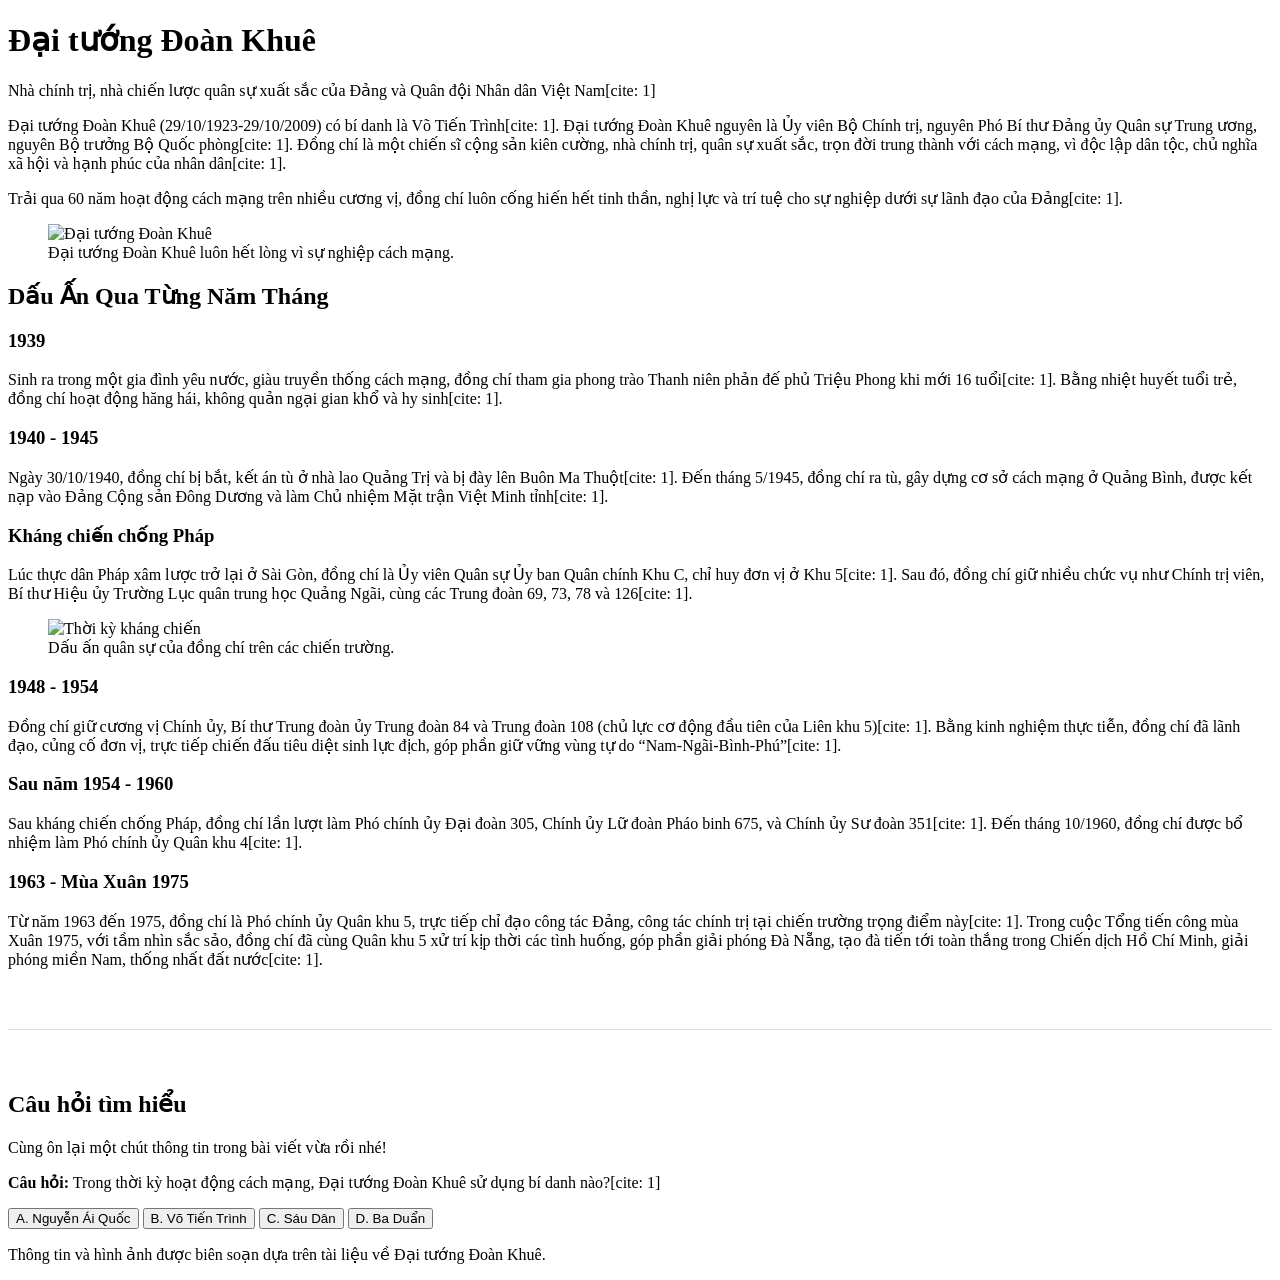
==== index.html @ 0790fe06 "Create index.html" ====
<!DOCTYPE html>
<html lang="vi">
<head>
    <meta charset="UTF-8">
    <meta name="viewport" content="width=device-width, initial-scale=1.0">
    <title>Đại tướng Đoàn Khuê - Một chặng đường mới</title>
    <!-- Nhúng file trang trí CSS -->
    <link rel="stylesheet" href="style.css">
    <!-- Phông chữ báo chí -->
    <link href="https://fonts.googleapis.com/css2?family=Lora:ital,wght@0,400;0,700;1,400&family=Playfair+Display:wght@600;800&display=swap" rel="stylesheet">
</head>
<body>

    <!-- Phần ảnh bìa lớn trên cùng -->
    <header class="anh-bia">
        <div class="loi-tu-a">
            <h1>Đại tướng Đoàn Khuê</h1>
            <p>Nhà chính trị, nhà chiến lược quân sự xuất sắc của Đảng và Quân đội Nhân dân Việt Nam[cite: 1]</p>
        </div>
    </header>

    <!-- Phần nội dung chính -->
    <main class="noi-dung-bai-viet">
        
        <div class="doan-mo-dau">
            <p><span class="chu-to">Ð</span>ại tướng Ðoàn Khuê (29/10/1923-29/10/2009) có bí danh là Võ Tiến Trình[cite: 1]. Ðại tướng Ðoàn Khuê nguyên là Ủy viên Bộ Chính trị, nguyên Phó Bí thư Ðảng ủy Quân sự Trung ương, nguyên Bộ trưởng Bộ Quốc phòng[cite: 1]. Đồng chí là một chiến sĩ cộng sản kiên cường, nhà chính trị, quân sự xuất sắc, trọn đời trung thành với cách mạng, vì độc lập dân tộc, chủ nghĩa xã hội và hạnh phúc của nhân dân[cite: 1].</p>
            
            <p>Trải qua 60 năm hoạt động cách mạng trên nhiều cương vị, đồng chí luôn cống hiến hết tinh thần, nghị lực và trí tuệ cho sự nghiệp dưới sự lãnh đạo của Ðảng[cite: 1].</p>
        </div>

        <!-- Ảnh minh họa 1 -->
        <figure class="anh-minh-hoa">
            <img src="https://placehold.co/1000x600/e9ecef/495057?text=Anh+1+-+Dien+link+anh+tu+trang+Nhan+Dan" alt="Đại tướng Đoàn Khuê">
            <figcaption>Đại tướng Đoàn Khuê luôn hết lòng vì sự nghiệp cách mạng.</figcaption>
        </figure>

        <h2 class="tieu-de-nho">Dấu Ấn Qua Từng Năm Tháng</h2>
        
        <!-- Trục thời gian kể chuyện -->
        <div class="truc-thoi-gian">
            
            <div class="cot-moc">
                <h3 class="nam">1939</h3>
                <div class="cau-chuyen">
                    <p>Sinh ra trong một gia đình yêu nước, giàu truyền thống cách mạng, đồng chí tham gia phong trào Thanh niên phản đế phủ Triệu Phong khi mới 16 tuổi[cite: 1]. Bằng nhiệt huyết tuổi trẻ, đồng chí hoạt động hăng hái, không quản ngại gian khổ và hy sinh[cite: 1].</p>
                </div>
            </div>

            <div class="cot-moc">
                <h3 class="nam">1940 - 1945</h3>
                <div class="cau-chuyen">
                    <p>Ngày 30/10/1940, đồng chí bị bắt, kết án tù ở nhà lao Quảng Trị và bị đày lên Buôn Ma Thuột[cite: 1]. Đến tháng 5/1945, đồng chí ra tù, gây dựng cơ sở cách mạng ở Quảng Bình, được kết nạp vào Ðảng Cộng sản Ðông Dương và làm Chủ nhiệm Mặt trận Việt Minh tỉnh[cite: 1].</p>
                </div>
            </div>

            <div class="cot-moc">
                <h3 class="nam">Kháng chiến chống Pháp</h3>
                <div class="cau-chuyen">
                    <p>Lúc thực dân Pháp xâm lược trở lại ở Sài Gòn, đồng chí là Ủy viên Quân sự Ủy ban Quân chính Khu C, chỉ huy đơn vị ở Khu 5[cite: 1]. Sau đó, đồng chí giữ nhiều chức vụ như Chính trị viên, Bí thư Hiệu ủy Trường Lục quân trung học Quảng Ngãi, cùng các Trung đoàn 69, 73, 78 và 126[cite: 1].</p>
                </div>
            </div>

            <!-- Ảnh minh họa 2 -->
            <figure class="anh-minh-hoa">
                <img src="https://placehold.co/1000x600/e9ecef/495057?text=Anh+2+-+Dien+link+anh+tu+trang+Nhan+Dan" alt="Thời kỳ kháng chiến">
                <figcaption>Dấu ấn quân sự của đồng chí trên các chiến trường.</figcaption>
            </figure>

            <div class="cot-moc">
                <h3 class="nam">1948 - 1954</h3>
                <div class="cau-chuyen">
                    <p>Đồng chí giữ cương vị Chính ủy, Bí thư Trung đoàn ủy Trung đoàn 84 và Trung đoàn 108 (chủ lực cơ động đầu tiên của Liên khu 5)[cite: 1]. Bằng kinh nghiệm thực tiễn, đồng chí đã lãnh đạo, củng cố đơn vị, trực tiếp chiến đấu tiêu diệt sinh lực địch, góp phần giữ vững vùng tự do “Nam-Ngãi-Bình-Phú”[cite: 1].</p>
                </div>
            </div>

            <div class="cot-moc">
                <h3 class="nam">Sau năm 1954 - 1960</h3>
                <div class="cau-chuyen">
                    <p>Sau kháng chiến chống Pháp, đồng chí lần lượt làm Phó chính ủy Đại đoàn 305, Chính ủy Lữ đoàn Pháo binh 675, và Chính ủy Sư đoàn 351[cite: 1]. Đến tháng 10/1960, đồng chí được bổ nhiệm làm Phó chính ủy Quân khu 4[cite: 1].</p>
                </div>
            </div>

            <div class="cot-moc">
                <h3 class="nam">1963 - Mùa Xuân 1975</h3>
                <div class="cau-chuyen">
                    <p>Từ năm 1963 đến 1975, đồng chí là Phó chính ủy Quân khu 5, trực tiếp chỉ đạo công tác Đảng, công tác chính trị tại chiến trường trọng điểm này[cite: 1]. Trong cuộc Tổng tiến công mùa Xuân 1975, với tầm nhìn sắc sảo, đồng chí đã cùng Quân khu 5 xử trí kịp thời các tình huống, góp phần giải phóng Đà Nẵng, tạo đà tiến tới toàn thắng trong Chiến dịch Hồ Chí Minh, giải phóng miền Nam, thống nhất đất nước[cite: 1].</p>
                </div>
            </div>

        </div>

        <hr style="border: 0; border-top: 1px solid #ddd; margin: 60px 0;">

        <!-- PHẦN CÂU HỎI NGẮN (MỚI THÊM) -->
        <div class="phan-cau-hoi">
            <h2 class="tieu-de-nho" style="margin-top: 0;">Câu hỏi tìm hiểu</h2>
            <p class="mo-ta-cau-hoi">Cùng ôn lại một chút thông tin trong bài viết vừa rồi nhé!</p>
            
            <div class="hop-cau-hoi">
                <p class="noi-dung-cau-hoi"><strong>Câu hỏi:</strong> Trong thời kỳ hoạt động cách mạng, Đại tướng Đoàn Khuê sử dụng bí danh nào?[cite: 1]</p>
                
                <div class="danh-sach-dap-an">
                    <button class="nut-dap-an" onclick="kiemTra(false, this)">A. Nguyễn Ái Quốc</button>
                    <button class="nut-dap-an" onclick="kiemTra(true, this)">B. Võ Tiến Trình</button>
                    <button class="nut-dap-an" onclick="kiemTra(false, this)">C. Sáu Dân</button>
                    <button class="nut-dap-an" onclick="kiemTra(false, this)">D. Ba Duẩn</button>
                </div>

                <!-- Dòng chữ hiện ra kết quả đúng/sai -->
                <p id="hien-thi-ket-qua" class="ket-qua-an"></p>
            </div>
        </div>

    </main>

    <footer class="chan-trang">
        <p>Thông tin và hình ảnh được biên soạn dựa trên tài liệu về Đại tướng Đoàn Khuê.</p>
    </footer>

    <!-- Đoạn mã nhỏ giúp nút bấm phản hồi đúng/sai -->
    <script>
        function kiemTra(laDapAnDung, nutDuocBam) {
            // Lấy chỗ để hiển thị kết quả
            var hienThi = document.getElementById("hien-thi-ket-qua");
            
            // Xóa màu của tất cả các nút trước đó
            var cacNut = document.getElementsByClassName("nut-dap-an");
            for(var i = 0; i < cacNut.length; i++) {
                cacNut[i].style.backgroundColor = "transparent";
                cacNut[i].style.color = "#333";
            }

            // Kiểm tra xem đúng hay sai để hiện màu và lời nhắn
            if(laDapAnDung) {
                nutDuocBam.style.backgroundColor = "#2e7d32"; // Màu xanh lá cây
                nutDuocBam.style.color = "#fff";
                hienThi.innerHTML = "🎉 Chính xác! Võ Tiến Trình là bí danh của Đại tướng Đoàn Khuê.";
                hienThi.style.color = "#2e7d32";
            } else {
                nutDuocBam.style.backgroundColor = "#c62828"; // Màu đỏ
                nutDuocBam.style.color = "#fff";
                hienThi.innerHTML = "Chưa đúng rồi, bạn thử chọn lại xem sao nhé!";
                hienThi.style.color = "#c62828";
            }
            
            // Hiển thị dòng kết quả ra
            hienThi.style.display = "block";
        }
    </script>
</body>
</html>
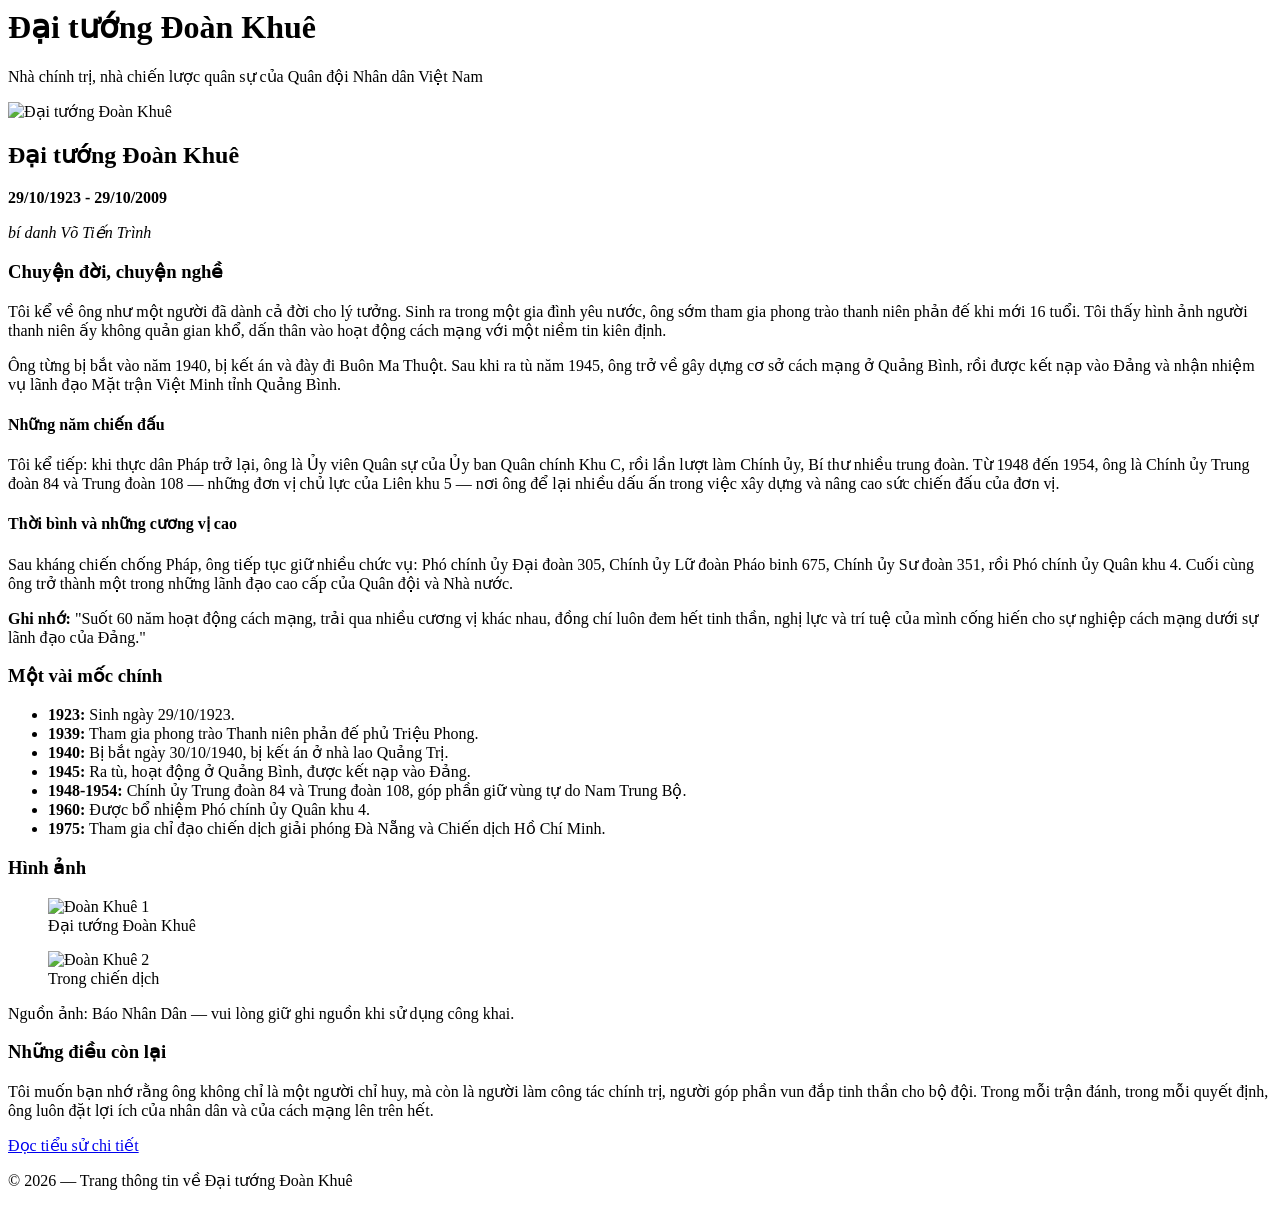
==== commit 245b7c29: "Update index.html" ====
--- a/index.html
+++ b/index.html
@@ -1,151 +1,84 @@
-<!DOCTYPE html>
 <html lang="vi">
 <head>
-    <meta charset="UTF-8">
-    <meta name="viewport" content="width=device-width, initial-scale=1.0">
-    <title>Đại tướng Đoàn Khuê - Một chặng đường mới</title>
-    <!-- Nhúng file trang trí CSS -->
-    <link rel="stylesheet" href="style.css">
-    <!-- Phông chữ báo chí -->
-    <link href="https://fonts.googleapis.com/css2?family=Lora:ital,wght@0,400;0,700;1,400&family=Playfair+Display:wght@600;800&display=swap" rel="stylesheet">
+  <meta charset="utf-8" />
+  <meta name="viewport" content="width=device-width,initial-scale=1" />
+  <title>Đại tướng Đoàn Khuê</title>
+  <link rel="stylesheet" href="assets/css/styles.css">
 </head>
 <body>
+  <header class="site-header">
+    <div class="container">
+      <h1>Đại tướng Đoàn Khuê</h1>
+      <p class="subtitle">Nhà chính trị, nhà chiến lược quân sự của Quân đội Nhân dân Việt Nam</p>
+    </div>
+  </header>
 
-    <!-- Phần ảnh bìa lớn trên cùng -->
-    <header class="anh-bia">
-        <div class="loi-tu-a">
-            <h1>Đại tướng Đoàn Khuê</h1>
-            <p>Nhà chính trị, nhà chiến lược quân sự xuất sắc của Đảng và Quân đội Nhân dân Việt Nam[cite: 1]</p>
-        </div>
-    </header>
+  <main class="container">
+    <section class="hero">
+      <img src="assets/images/doan_khue-hero.jpg" alt="Đại tướng Đoàn Khuê">
+      <div class="hero-text">
+        <h2>Ðại tướng Ðoàn Khuê</h2>
+        <p><strong>29/10/1923 - 29/10/2009</strong></p>
+        <p><em>bí danh Võ Tiến Trình</em></p>
+      </div>
+    </section>
 
-    <!-- Phần nội dung chính -->
-    <main class="noi-dung-bai-viet">
-        
-        <div class="doan-mo-dau">
-            <p><span class="chu-to">Ð</span>ại tướng Ðoàn Khuê (29/10/1923-29/10/2009) có bí danh là Võ Tiến Trình[cite: 1]. Ðại tướng Ðoàn Khuê nguyên là Ủy viên Bộ Chính trị, nguyên Phó Bí thư Ðảng ủy Quân sự Trung ương, nguyên Bộ trưởng Bộ Quốc phòng[cite: 1]. Đồng chí là một chiến sĩ cộng sản kiên cường, nhà chính trị, quân sự xuất sắc, trọn đời trung thành với cách mạng, vì độc lập dân tộc, chủ nghĩa xã hội và hạnh phúc của nhân dân[cite: 1].</p>
-            
-            <p>Trải qua 60 năm hoạt động cách mạng trên nhiều cương vị, đồng chí luôn cống hiến hết tinh thần, nghị lực và trí tuệ cho sự nghiệp dưới sự lãnh đạo của Ðảng[cite: 1].</p>
-        </div>
+    <section id="story">
+      <h3>Chuyện đời, chuyện nghề</h3>
+      <p>Tôi kể về ông như một người đã dành cả đời cho lý tưởng. Sinh ra trong một gia đình yêu nước, ông sớm tham gia phong trào thanh niên phản đế khi mới 16 tuổi. Tôi thấy hình ảnh người thanh niên ấy không quản gian khổ, dấn thân vào hoạt động cách mạng với một niềm tin kiên định.</p>
 
-        <!-- Ảnh minh họa 1 -->
-        <figure class="anh-minh-hoa">
-            <img src="https://placehold.co/1000x600/e9ecef/495057?text=Anh+1+-+Dien+link+anh+tu+trang+Nhan+Dan" alt="Đại tướng Đoàn Khuê">
-            <figcaption>Đại tướng Đoàn Khuê luôn hết lòng vì sự nghiệp cách mạng.</figcaption>
+      <p>Ông từng bị bắt vào năm 1940, bị kết án và đày đi Buôn Ma Thuột. Sau khi ra tù năm 1945, ông trở về gây dựng cơ sở cách mạng ở Quảng Bình, rồi được kết nạp vào Đảng và nhận nhiệm vụ lãnh đạo Mặt trận Việt Minh tỉnh Quảng Bình.</p>
+
+      <h4>Những năm chiến đấu</h4>
+      <p>Tôi kể tiếp: khi thực dân Pháp trở lại, ông là Ủy viên Quân sự của Ủy ban Quân chính Khu C, rồi lần lượt làm Chính ủy, Bí thư nhiều trung đoàn. Từ 1948 đến 1954, ông là Chính ủy Trung đoàn 84 và Trung đoàn 108 — những đơn vị chủ lực của Liên khu 5 — nơi ông để lại nhiều dấu ấn trong việc xây dựng và nâng cao sức chiến đấu của đơn vị.</p>
+
+      <h4>Thời bình và những cương vị cao</h4>
+      <p>Sau kháng chiến chống Pháp, ông tiếp tục giữ nhiều chức vụ: Phó chính ủy Đại đoàn 305, Chính ủy Lữ đoàn Pháo binh 675, Chính ủy Sư đoàn 351, rồi Phó chính ủy Quân khu 4. Cuối cùng ông trở thành một trong những lãnh đạo cao cấp của Quân đội và Nhà nước.</p>
+
+      <p><strong>Ghi nhớ:</strong> "Suốt 60 năm hoạt động cách mạng, trải qua nhiều cương vị khác nhau, đồng chí luôn đem hết tinh thần, nghị lực và trí tuệ của mình cống hiến cho sự nghiệp cách mạng dưới sự lãnh đạo của Ðảng."</p>
+    </section>
+
+    <section id="timeline">
+      <h3>Một vài mốc chính</h3>
+      <ul class="timeline">
+        <li><strong>1923:</strong> Sinh ngày 29/10/1923.</li>
+        <li><strong>1939:</strong> Tham gia phong trào Thanh niên phản đế phủ Triệu Phong.</li>
+        <li><strong>1940:</strong> Bị bắt ngày 30/10/1940, bị kết án ở nhà lao Quảng Trị.</li>
+        <li><strong>1945:</strong> Ra tù, hoạt động ở Quảng Bình, được kết nạp vào Đảng.</li>
+        <li><strong>1948-1954:</strong> Chính ủy Trung đoàn 84 và Trung đoàn 108, góp phần giữ vùng tự do Nam Trung Bộ.</li>
+        <li><strong>1960:</strong> Được bổ nhiệm Phó chính ủy Quân khu 4.</li>
+        <li><strong>1975:</strong> Tham gia chỉ đạo chiến dịch giải phóng Đà Nẵng và Chiến dịch Hồ Chí Minh.</li>
+      </ul>
+    </section>
+
+    <section id="gallery">
+      <h3>Hình ảnh</h3>
+      <div class="grid">
+        <figure>
+          <img src="assets/images/doan_khue-1.jpg" alt="Đoàn Khuê 1">
+          <figcaption>Đại tướng Đoàn Khuê</figcaption>
         </figure>
+        <figure>
+          <img src="assets/images/doan_khue-2.jpg" alt="Đoàn Khuê 2">
+          <figcaption>Trong chiến dịch</figcaption>
+        </figure>
+      </div>
+      <p class="credit">Nguồn ảnh: Báo Nhân Dân — vui lòng giữ ghi nguồn khi sử dụng công khai.</p>
+    </section>
 
-        <h2 class="tieu-de-nho">Dấu Ấn Qua Từng Năm Tháng</h2>
-        
-        <!-- Trục thời gian kể chuyện -->
-        <div class="truc-thoi-gian">
-            
-            <div class="cot-moc">
-                <h3 class="nam">1939</h3>
-                <div class="cau-chuyen">
-                    <p>Sinh ra trong một gia đình yêu nước, giàu truyền thống cách mạng, đồng chí tham gia phong trào Thanh niên phản đế phủ Triệu Phong khi mới 16 tuổi[cite: 1]. Bằng nhiệt huyết tuổi trẻ, đồng chí hoạt động hăng hái, không quản ngại gian khổ và hy sinh[cite: 1].</p>
-                </div>
-            </div>
+    <section id="more">
+      <h3>Những điều còn lại</h3>
+      <p>Tôi muốn bạn nhớ rằng ông không chỉ là một người chỉ huy, mà còn là người làm công tác chính trị, người góp phần vun đắp tinh thần cho bộ đội. Trong mỗi trận đánh, trong mỗi quyết định, ông luôn đặt lợi ích của nhân dân và của cách mạng lên trên hết.</p>
+      <a class="btn" href="about.html">Đọc tiểu sử chi tiết</a>
+    </section>
+  </main>
 
-            <div class="cot-moc">
-                <h3 class="nam">1940 - 1945</h3>
-                <div class="cau-chuyen">
-                    <p>Ngày 30/10/1940, đồng chí bị bắt, kết án tù ở nhà lao Quảng Trị và bị đày lên Buôn Ma Thuột[cite: 1]. Đến tháng 5/1945, đồng chí ra tù, gây dựng cơ sở cách mạng ở Quảng Bình, được kết nạp vào Ðảng Cộng sản Ðông Dương và làm Chủ nhiệm Mặt trận Việt Minh tỉnh[cite: 1].</p>
-                </div>
-            </div>
+  <footer class="site-footer">
+    <div class="container">
+      <p>&copy; 2026 — Trang thông tin về Đại tướng Đoàn Khuê</p>
+    </div>
+  </footer>
 
-            <div class="cot-moc">
-                <h3 class="nam">Kháng chiến chống Pháp</h3>
-                <div class="cau-chuyen">
-                    <p>Lúc thực dân Pháp xâm lược trở lại ở Sài Gòn, đồng chí là Ủy viên Quân sự Ủy ban Quân chính Khu C, chỉ huy đơn vị ở Khu 5[cite: 1]. Sau đó, đồng chí giữ nhiều chức vụ như Chính trị viên, Bí thư Hiệu ủy Trường Lục quân trung học Quảng Ngãi, cùng các Trung đoàn 69, 73, 78 và 126[cite: 1].</p>
-                </div>
-            </div>
-
-            <!-- Ảnh minh họa 2 -->
-            <figure class="anh-minh-hoa">
-                <img src="https://placehold.co/1000x600/e9ecef/495057?text=Anh+2+-+Dien+link+anh+tu+trang+Nhan+Dan" alt="Thời kỳ kháng chiến">
-                <figcaption>Dấu ấn quân sự của đồng chí trên các chiến trường.</figcaption>
-            </figure>
-
-            <div class="cot-moc">
-                <h3 class="nam">1948 - 1954</h3>
-                <div class="cau-chuyen">
-                    <p>Đồng chí giữ cương vị Chính ủy, Bí thư Trung đoàn ủy Trung đoàn 84 và Trung đoàn 108 (chủ lực cơ động đầu tiên của Liên khu 5)[cite: 1]. Bằng kinh nghiệm thực tiễn, đồng chí đã lãnh đạo, củng cố đơn vị, trực tiếp chiến đấu tiêu diệt sinh lực địch, góp phần giữ vững vùng tự do “Nam-Ngãi-Bình-Phú”[cite: 1].</p>
-                </div>
-            </div>
-
-            <div class="cot-moc">
-                <h3 class="nam">Sau năm 1954 - 1960</h3>
-                <div class="cau-chuyen">
-                    <p>Sau kháng chiến chống Pháp, đồng chí lần lượt làm Phó chính ủy Đại đoàn 305, Chính ủy Lữ đoàn Pháo binh 675, và Chính ủy Sư đoàn 351[cite: 1]. Đến tháng 10/1960, đồng chí được bổ nhiệm làm Phó chính ủy Quân khu 4[cite: 1].</p>
-                </div>
-            </div>
-
-            <div class="cot-moc">
-                <h3 class="nam">1963 - Mùa Xuân 1975</h3>
-                <div class="cau-chuyen">
-                    <p>Từ năm 1963 đến 1975, đồng chí là Phó chính ủy Quân khu 5, trực tiếp chỉ đạo công tác Đảng, công tác chính trị tại chiến trường trọng điểm này[cite: 1]. Trong cuộc Tổng tiến công mùa Xuân 1975, với tầm nhìn sắc sảo, đồng chí đã cùng Quân khu 5 xử trí kịp thời các tình huống, góp phần giải phóng Đà Nẵng, tạo đà tiến tới toàn thắng trong Chiến dịch Hồ Chí Minh, giải phóng miền Nam, thống nhất đất nước[cite: 1].</p>
-                </div>
-            </div>
-
-        </div>
-
-        <hr style="border: 0; border-top: 1px solid #ddd; margin: 60px 0;">
-
-        <!-- PHẦN CÂU HỎI NGẮN (MỚI THÊM) -->
-        <div class="phan-cau-hoi">
-            <h2 class="tieu-de-nho" style="margin-top: 0;">Câu hỏi tìm hiểu</h2>
-            <p class="mo-ta-cau-hoi">Cùng ôn lại một chút thông tin trong bài viết vừa rồi nhé!</p>
-            
-            <div class="hop-cau-hoi">
-                <p class="noi-dung-cau-hoi"><strong>Câu hỏi:</strong> Trong thời kỳ hoạt động cách mạng, Đại tướng Đoàn Khuê sử dụng bí danh nào?[cite: 1]</p>
-                
-                <div class="danh-sach-dap-an">
-                    <button class="nut-dap-an" onclick="kiemTra(false, this)">A. Nguyễn Ái Quốc</button>
-                    <button class="nut-dap-an" onclick="kiemTra(true, this)">B. Võ Tiến Trình</button>
-                    <button class="nut-dap-an" onclick="kiemTra(false, this)">C. Sáu Dân</button>
-                    <button class="nut-dap-an" onclick="kiemTra(false, this)">D. Ba Duẩn</button>
-                </div>
-
-                <!-- Dòng chữ hiện ra kết quả đúng/sai -->
-                <p id="hien-thi-ket-qua" class="ket-qua-an"></p>
-            </div>
-        </div>
-
-    </main>
-
-    <footer class="chan-trang">
-        <p>Thông tin và hình ảnh được biên soạn dựa trên tài liệu về Đại tướng Đoàn Khuê.</p>
-    </footer>
-
-    <!-- Đoạn mã nhỏ giúp nút bấm phản hồi đúng/sai -->
-    <script>
-        function kiemTra(laDapAnDung, nutDuocBam) {
-            // Lấy chỗ để hiển thị kết quả
-            var hienThi = document.getElementById("hien-thi-ket-qua");
-            
-            // Xóa màu của tất cả các nút trước đó
-            var cacNut = document.getElementsByClassName("nut-dap-an");
-            for(var i = 0; i < cacNut.length; i++) {
-                cacNut[i].style.backgroundColor = "transparent";
-                cacNut[i].style.color = "#333";
-            }
-
-            // Kiểm tra xem đúng hay sai để hiện màu và lời nhắn
-            if(laDapAnDung) {
-                nutDuocBam.style.backgroundColor = "#2e7d32"; // Màu xanh lá cây
-                nutDuocBam.style.color = "#fff";
-                hienThi.innerHTML = "🎉 Chính xác! Võ Tiến Trình là bí danh của Đại tướng Đoàn Khuê.";
-                hienThi.style.color = "#2e7d32";
-            } else {
-                nutDuocBam.style.backgroundColor = "#c62828"; // Màu đỏ
-                nutDuocBam.style.color = "#fff";
-                hienThi.innerHTML = "Chưa đúng rồi, bạn thử chọn lại xem sao nhé!";
-                hienThi.style.color = "#c62828";
-            }
-            
-            // Hiển thị dòng kết quả ra
-            hienThi.style.display = "block";
-        }
-    </script>
+  <script src="assets/js/script.js"></script>
 </body>
 </html>
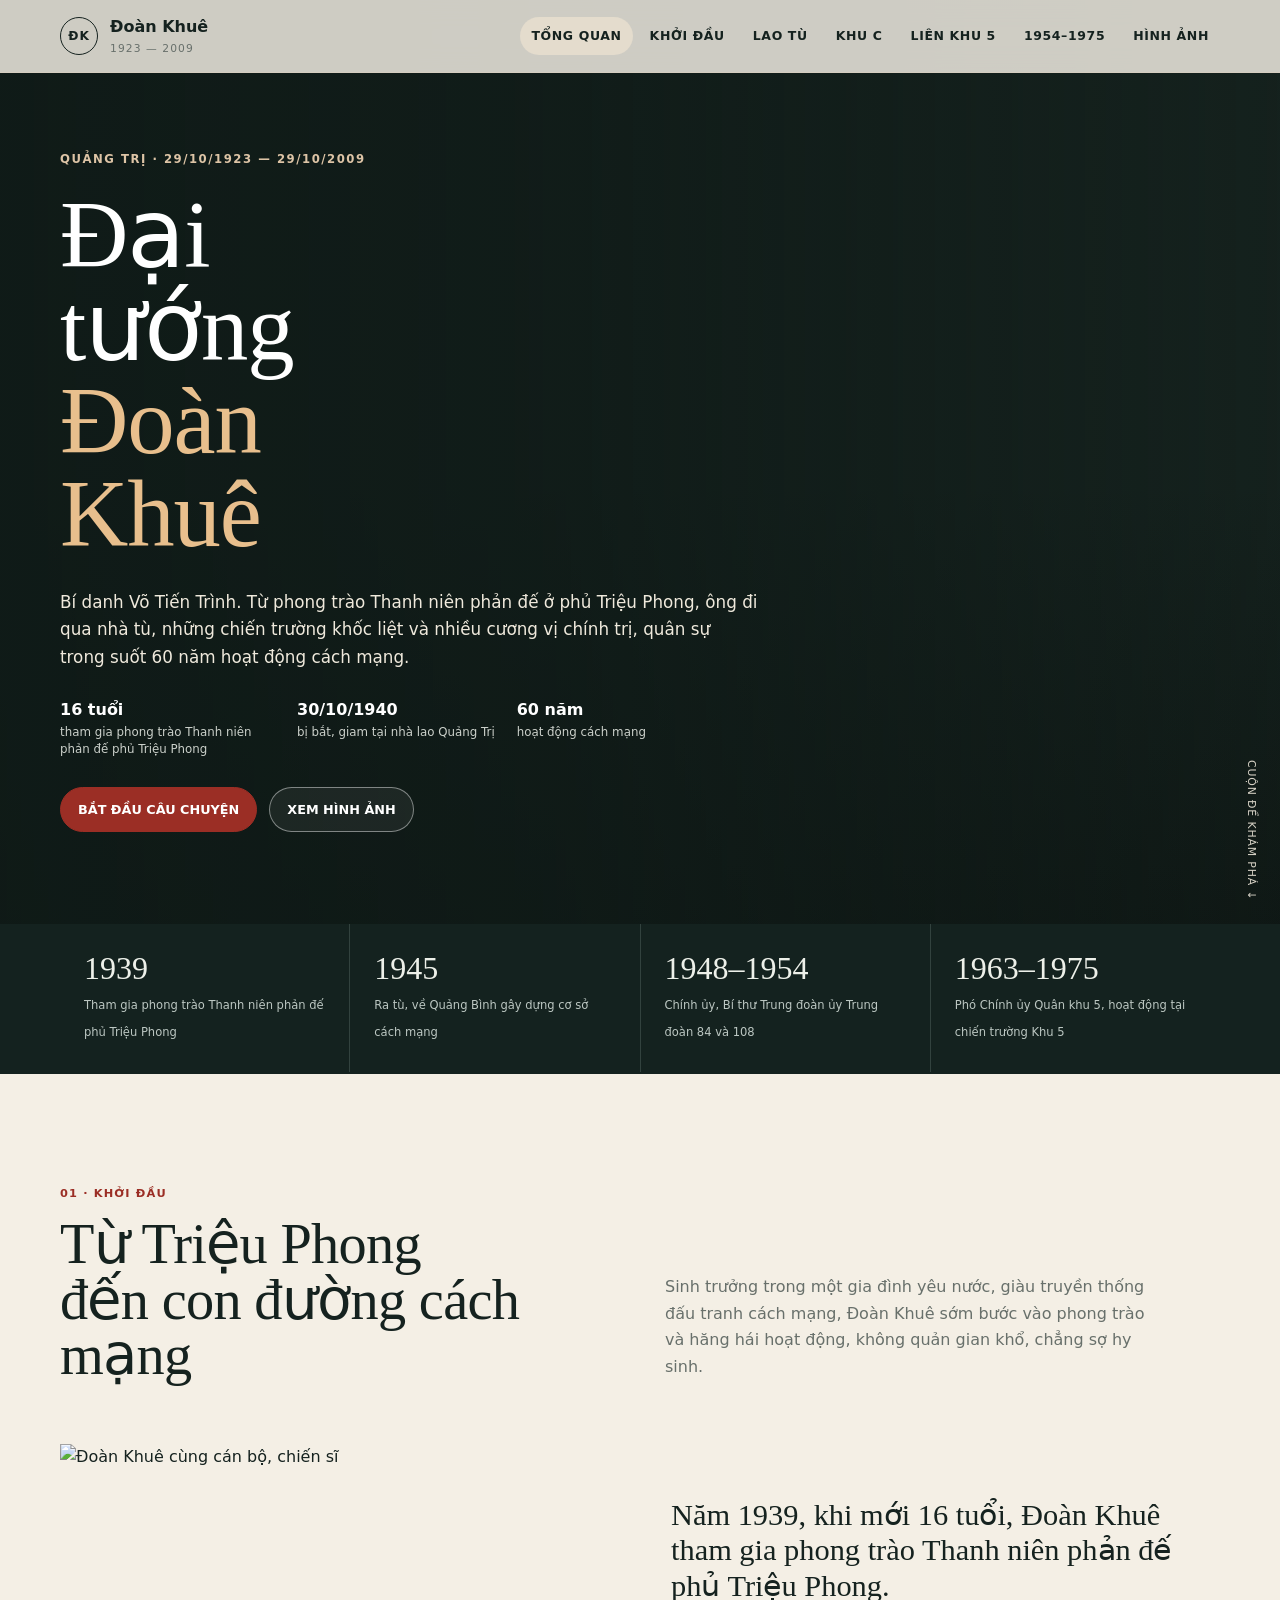
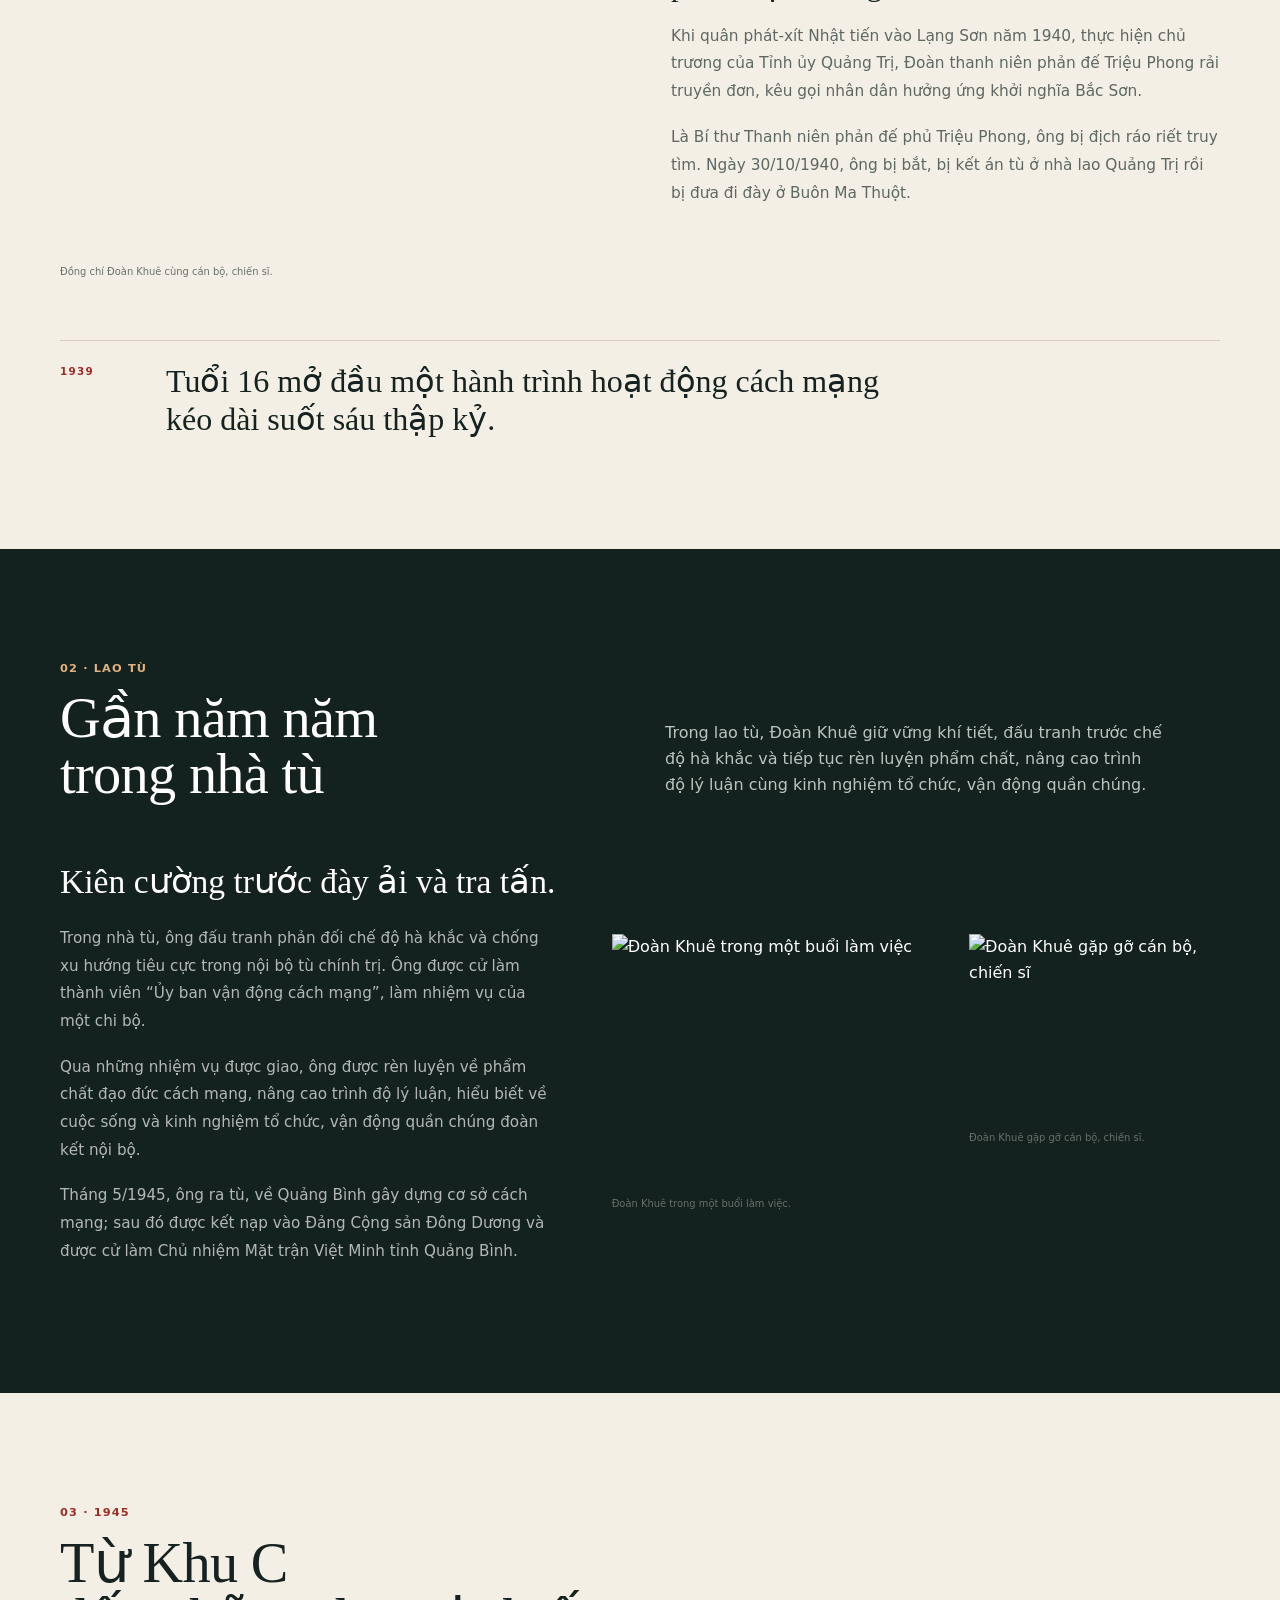
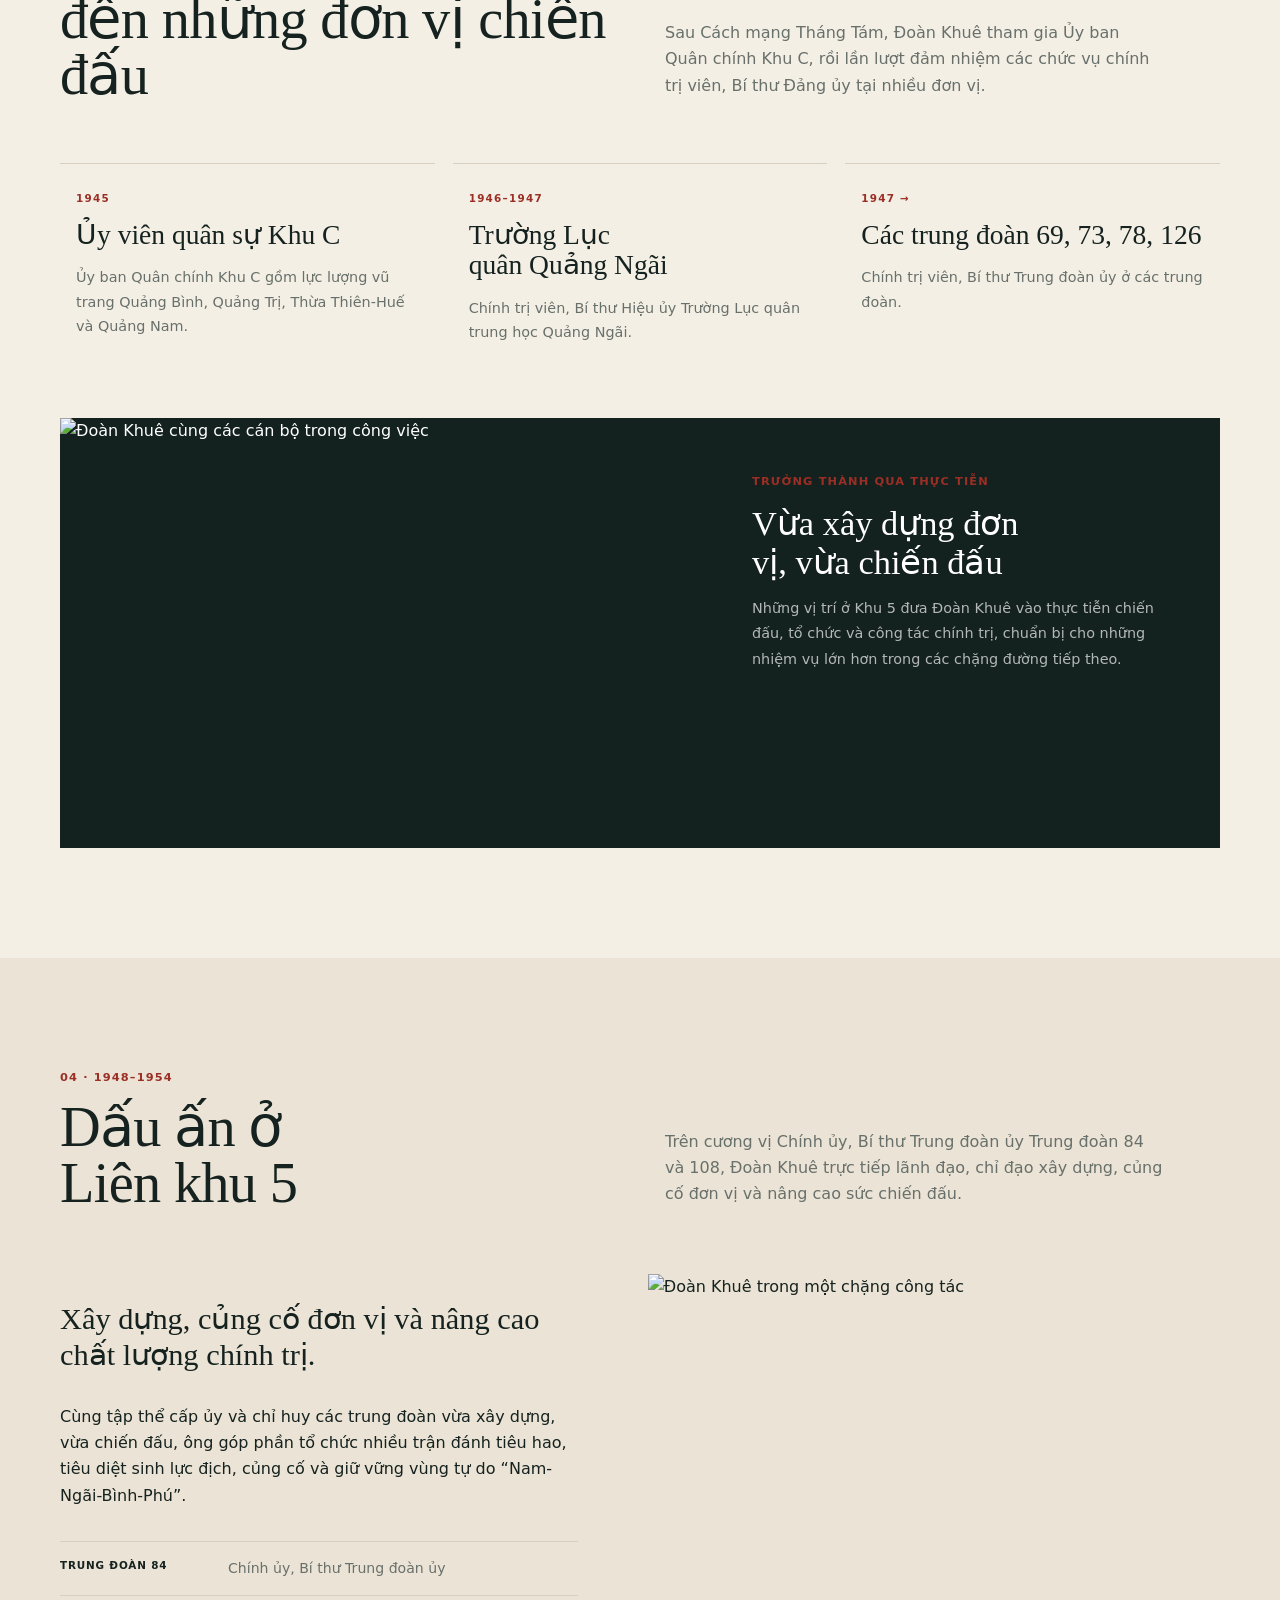
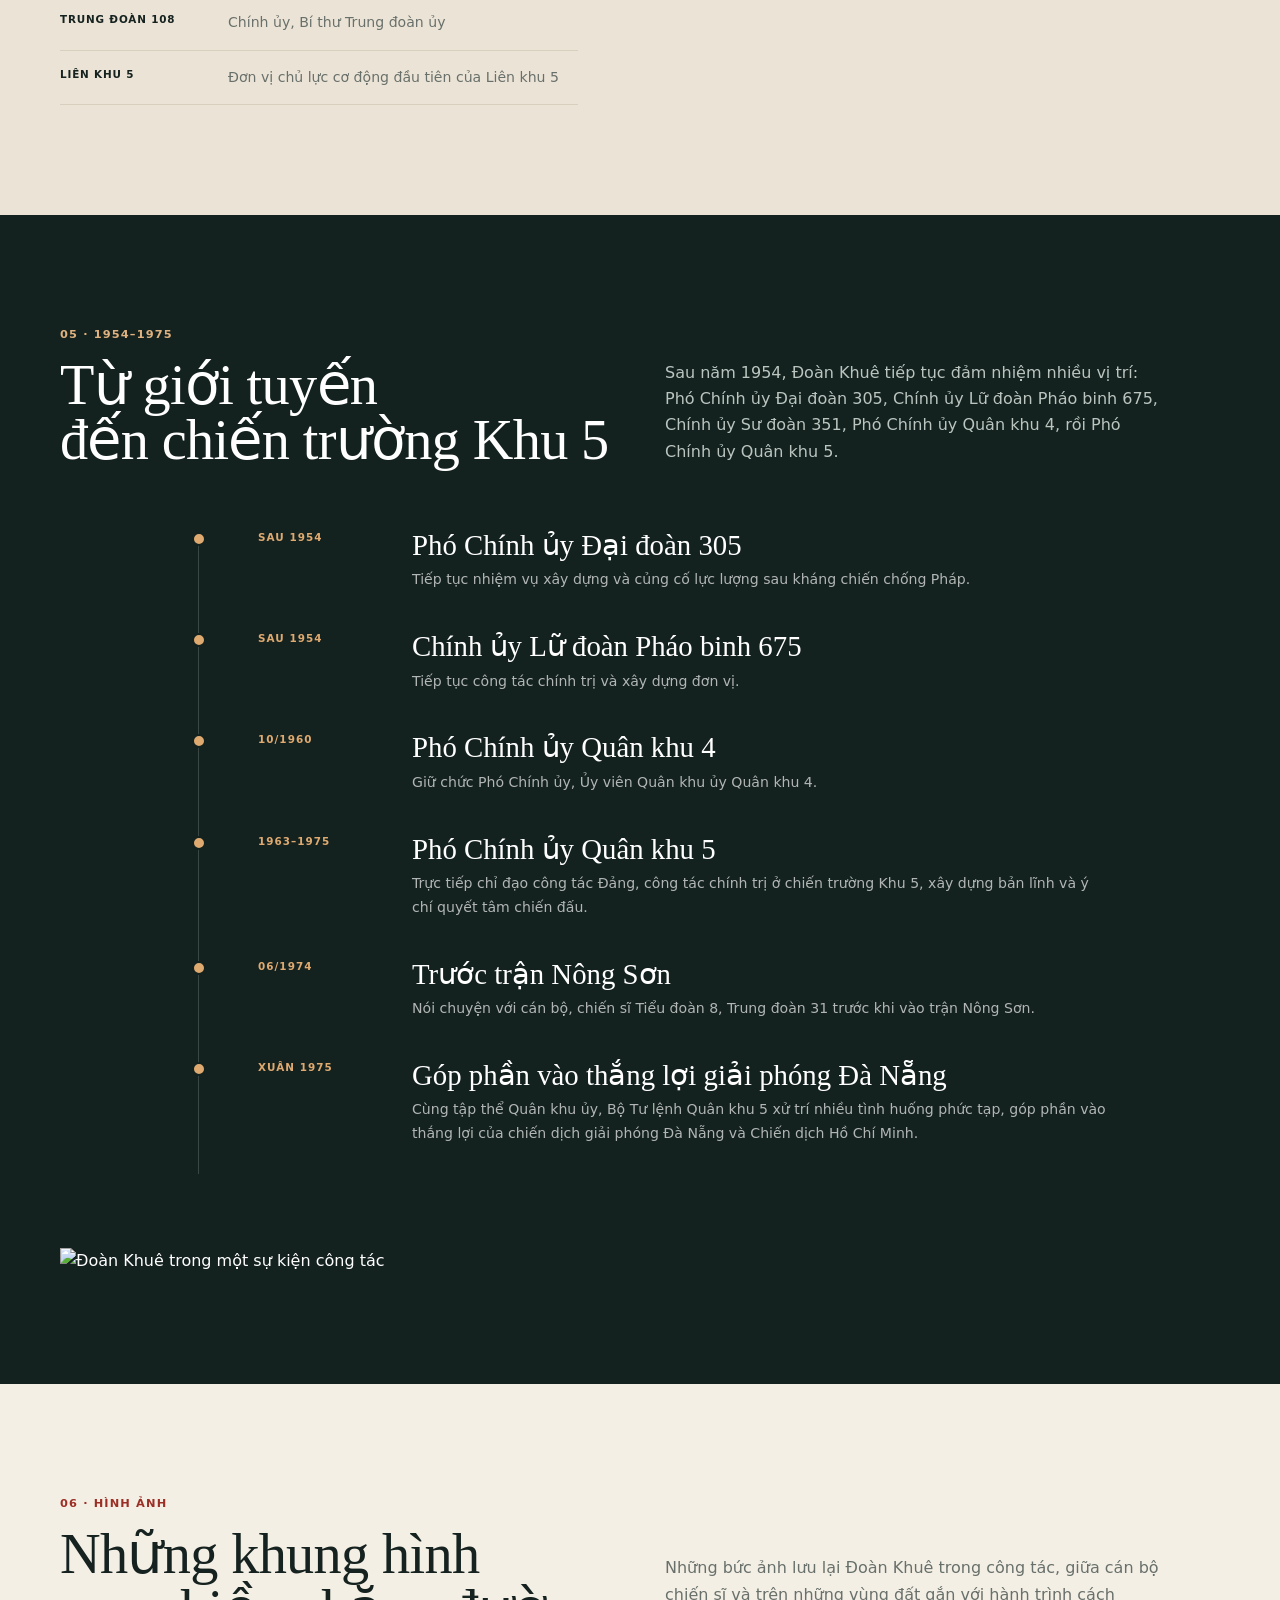
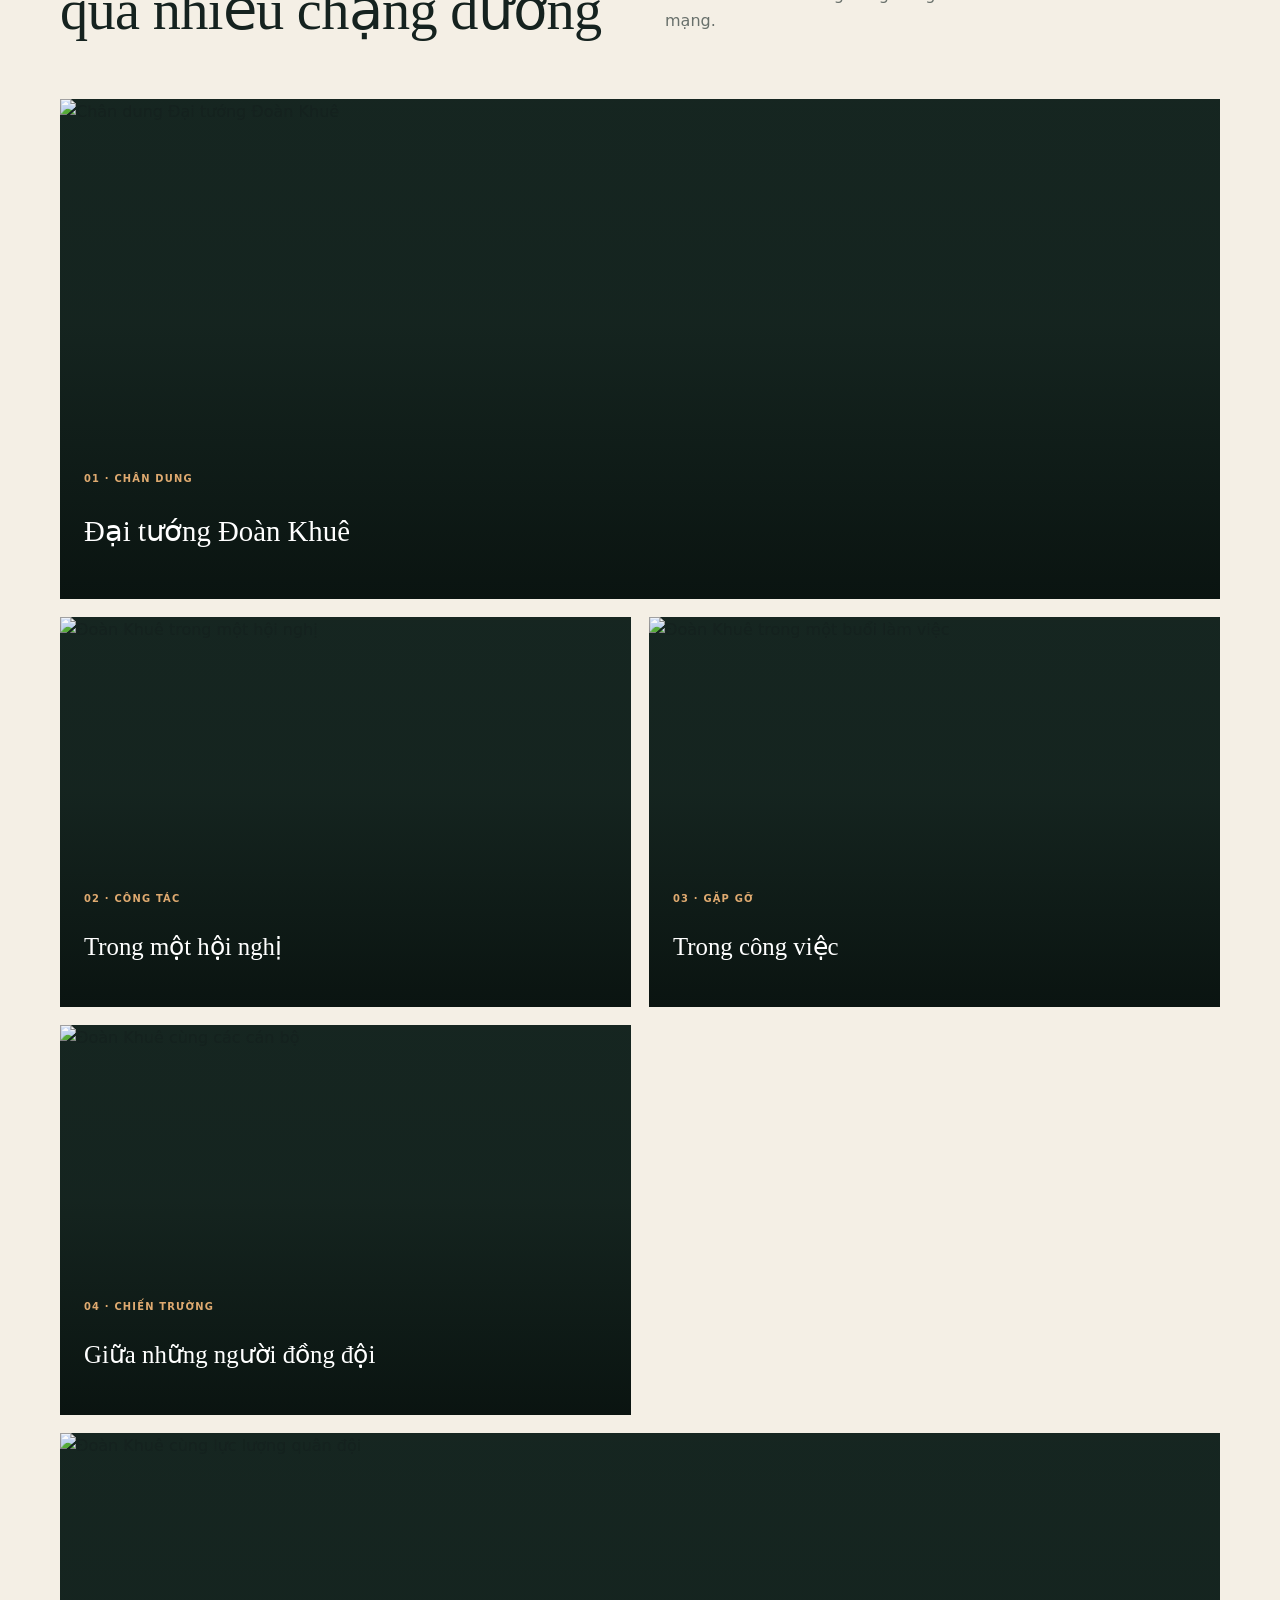
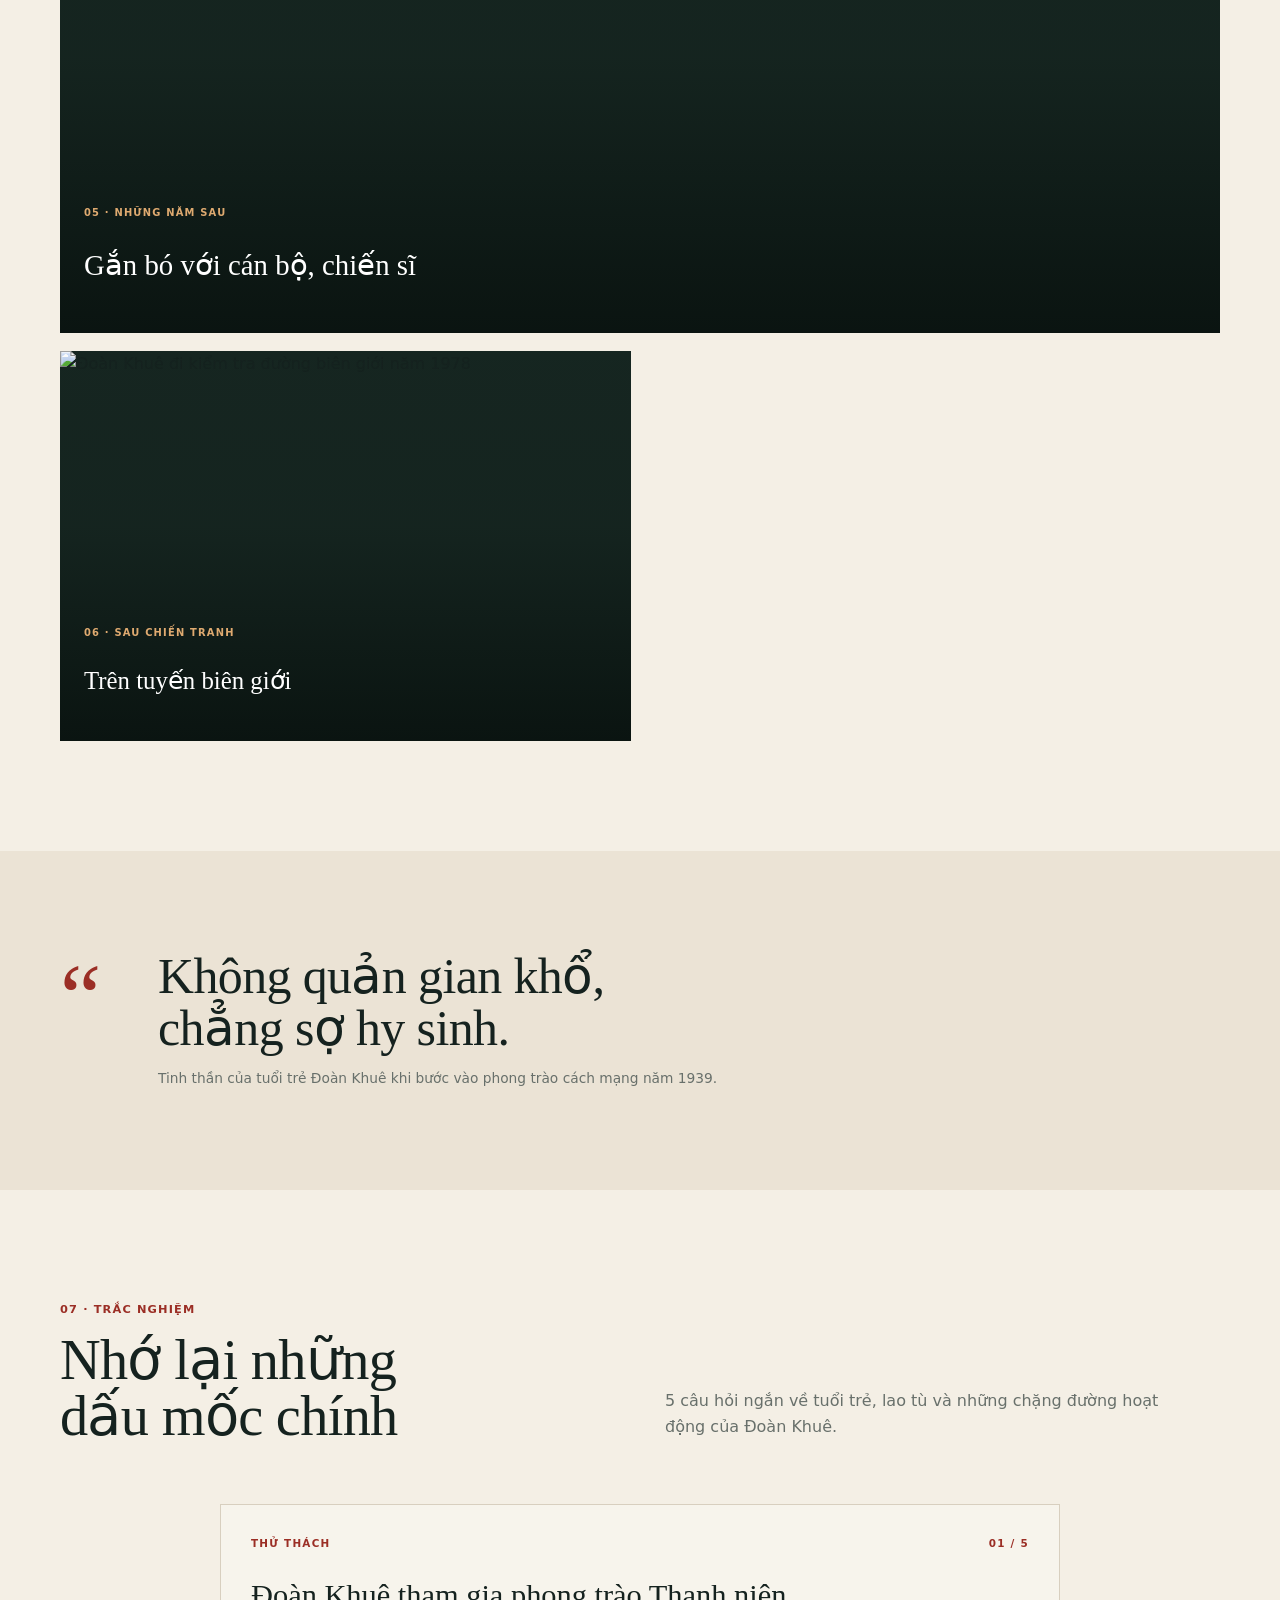
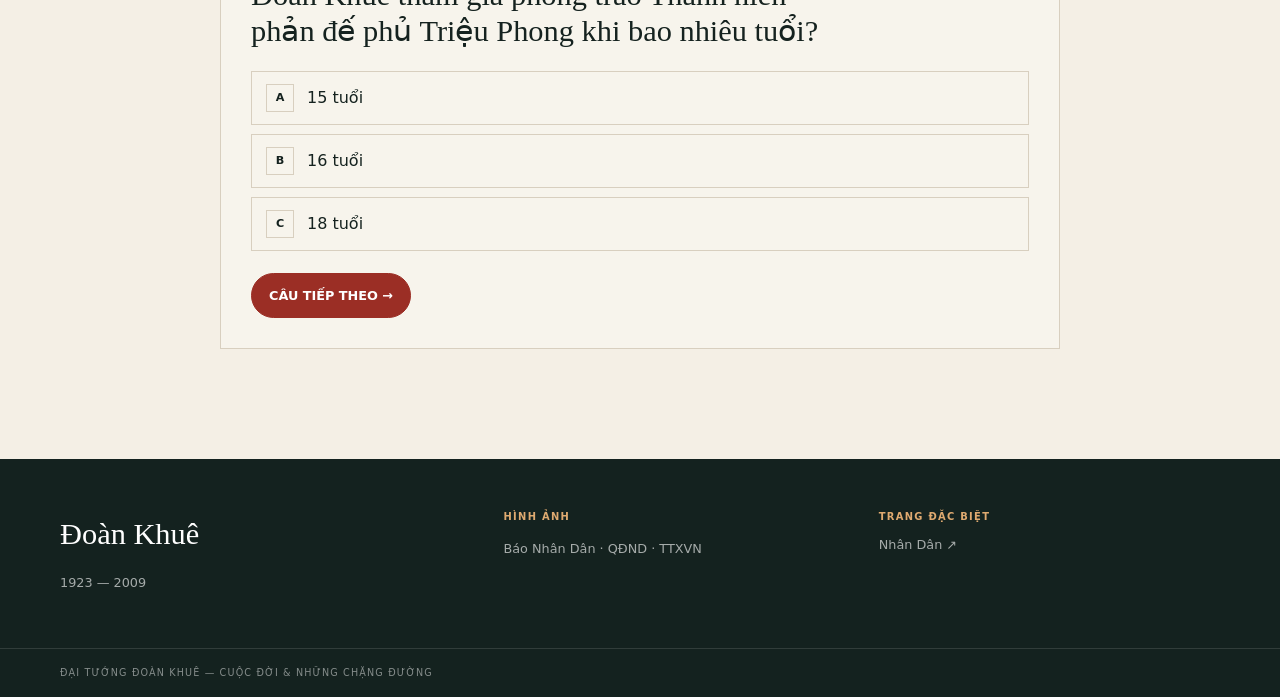
==== commit d49875fd: "Add files via upload" ====
--- a/index.html
+++ b/index.html
@@ -1,84 +1,302 @@
+<!doctype html>
 <html lang="vi">
 <head>
-  <meta charset="utf-8" />
-  <meta name="viewport" content="width=device-width,initial-scale=1" />
-  <title>Đại tướng Đoàn Khuê</title>
-  <link rel="stylesheet" href="assets/css/styles.css">
+  <meta charset="utf-8">
+  <meta name="viewport" content="width=device-width, initial-scale=1">
+  <meta name="description" content="Đại tướng Đoàn Khuê — cuộc đời, quá trình hoạt động cách mạng và những chặng đường quân sự từ Triệu Phong đến chiến trường Khu 5.">
+  <meta name="theme-color" content="#14221f">
+  <title>Đại tướng Đoàn Khuê — Cuộc đời &amp; những chặng đường</title>
+  <link rel="preload" href="https://special.nhandan.vn/Dai-tuong-Doan-Khue-nha-chinh-tri-quan-su-xuat-sac/assets/kDkP6POh8e/doan-khue-1-870x1170.jpg" as="image">
+  <link rel="stylesheet" href="./style.css">
 </head>
 <body>
-  <header class="site-header">
-    <div class="container">
-      <h1>Đại tướng Đoàn Khuê</h1>
-      <p class="subtitle">Nhà chính trị, nhà chiến lược quân sự của Quân đội Nhân dân Việt Nam</p>
-    </div>
-  </header>
-
-  <main class="container">
-    <section class="hero">
-      <img src="assets/images/doan_khue-hero.jpg" alt="Đại tướng Đoàn Khuê">
-      <div class="hero-text">
-        <h2>Ðại tướng Ðoàn Khuê</h2>
-        <p><strong>29/10/1923 - 29/10/2009</strong></p>
-        <p><em>bí danh Võ Tiến Trình</em></p>
-      </div>
-    </section>
-
-    <section id="story">
-      <h3>Chuyện đời, chuyện nghề</h3>
-      <p>Tôi kể về ông như một người đã dành cả đời cho lý tưởng. Sinh ra trong một gia đình yêu nước, ông sớm tham gia phong trào thanh niên phản đế khi mới 16 tuổi. Tôi thấy hình ảnh người thanh niên ấy không quản gian khổ, dấn thân vào hoạt động cách mạng với một niềm tin kiên định.</p>
-
-      <p>Ông từng bị bắt vào năm 1940, bị kết án và đày đi Buôn Ma Thuột. Sau khi ra tù năm 1945, ông trở về gây dựng cơ sở cách mạng ở Quảng Bình, rồi được kết nạp vào Đảng và nhận nhiệm vụ lãnh đạo Mặt trận Việt Minh tỉnh Quảng Bình.</p>
-
-      <h4>Những năm chiến đấu</h4>
-      <p>Tôi kể tiếp: khi thực dân Pháp trở lại, ông là Ủy viên Quân sự của Ủy ban Quân chính Khu C, rồi lần lượt làm Chính ủy, Bí thư nhiều trung đoàn. Từ 1948 đến 1954, ông là Chính ủy Trung đoàn 84 và Trung đoàn 108 — những đơn vị chủ lực của Liên khu 5 — nơi ông để lại nhiều dấu ấn trong việc xây dựng và nâng cao sức chiến đấu của đơn vị.</p>
-
-      <h4>Thời bình và những cương vị cao</h4>
-      <p>Sau kháng chiến chống Pháp, ông tiếp tục giữ nhiều chức vụ: Phó chính ủy Đại đoàn 305, Chính ủy Lữ đoàn Pháo binh 675, Chính ủy Sư đoàn 351, rồi Phó chính ủy Quân khu 4. Cuối cùng ông trở thành một trong những lãnh đạo cao cấp của Quân đội và Nhà nước.</p>
-
-      <p><strong>Ghi nhớ:</strong> "Suốt 60 năm hoạt động cách mạng, trải qua nhiều cương vị khác nhau, đồng chí luôn đem hết tinh thần, nghị lực và trí tuệ của mình cống hiến cho sự nghiệp cách mạng dưới sự lãnh đạo của Ðảng."</p>
-    </section>
-
-    <section id="timeline">
-      <h3>Một vài mốc chính</h3>
-      <ul class="timeline">
-        <li><strong>1923:</strong> Sinh ngày 29/10/1923.</li>
-        <li><strong>1939:</strong> Tham gia phong trào Thanh niên phản đế phủ Triệu Phong.</li>
-        <li><strong>1940:</strong> Bị bắt ngày 30/10/1940, bị kết án ở nhà lao Quảng Trị.</li>
-        <li><strong>1945:</strong> Ra tù, hoạt động ở Quảng Bình, được kết nạp vào Đảng.</li>
-        <li><strong>1948-1954:</strong> Chính ủy Trung đoàn 84 và Trung đoàn 108, góp phần giữ vùng tự do Nam Trung Bộ.</li>
-        <li><strong>1960:</strong> Được bổ nhiệm Phó chính ủy Quân khu 4.</li>
-        <li><strong>1975:</strong> Tham gia chỉ đạo chiến dịch giải phóng Đà Nẵng và Chiến dịch Hồ Chí Minh.</li>
-      </ul>
-    </section>
-
-    <section id="gallery">
-      <h3>Hình ảnh</h3>
-      <div class="grid">
-        <figure>
-          <img src="assets/images/doan_khue-1.jpg" alt="Đoàn Khuê 1">
-          <figcaption>Đại tướng Đoàn Khuê</figcaption>
+<header class="site-header" id="top">
+  <div class="nav-wrap">
+    <a class="brand" href="#top" aria-label="Về đầu trang">
+      <span class="brand-mark">ĐK</span>
+      <span>Đoàn Khuê <small>1923 — 2009</small></span>
+    </a>
+    <button class="nav-toggle" type="button" aria-controls="main-nav" aria-expanded="false" aria-label="Mở menu">
+      <span></span><span></span><span></span>
+    </button>
+    <nav class="main-nav" id="main-nav" aria-label="Điều hướng">
+      <a href="#gioi-thieu">Tổng quan</a>
+      <a href="#khoi-dau">Khởi đầu</a>
+      <a href="#lao-tu">Lao tù</a>
+      <a href="#khu-c">Khu C</a>
+      <a href="#lien-khu-5">Liên khu 5</a>
+      <a href="#1954-1975">1954–1975</a>
+      <a href="#hinh-anh">Hình ảnh</a>
+    </nav>
+  </div>
+</header>
+
+<main>
+  <section class="hero" id="gioi-thieu">
+    <div class="hero-bg"></div>
+    <div class="hero-overlay"></div>
+    <div class="container hero-content reveal is-visible">
+      <p class="eyebrow">QUẢNG TRỊ · 29/10/1923 — 29/10/2009</p>
+      <h1>Đại tướng<br><em>Đoàn Khuê</em></h1>
+      <p class="hero-lead">
+        Bí danh Võ Tiến Trình. Từ phong trào Thanh niên phản đế ở phủ Triệu Phong,
+        ông đi qua nhà tù, những chiến trường khốc liệt và nhiều cương vị chính trị, quân sự
+        trong suốt 60 năm hoạt động cách mạng.
+      </p>
+      <div class="hero-facts">
+        <span><b>16 tuổi</b>tham gia phong trào Thanh niên phản đế phủ Triệu Phong</span>
+        <span><b>30/10/1940</b>bị bắt, giam tại nhà lao Quảng Trị</span>
+        <span><b>60 năm</b>hoạt động cách mạng</span>
+      </div>
+      <div class="hero-actions">
+        <a class="btn btn-primary" href="#khoi-dau">Bắt đầu câu chuyện</a>
+        <a class="btn btn-ghost" href="#hinh-anh">Xem hình ảnh</a>
+      </div>
+    </div>
+    <div class="hero-scroll">CUỘN ĐỂ KHÁM PHÁ ↓</div>
+  </section>
+
+  <section class="stats-section">
+    <div class="container stat-grid">
+      <article class="stat-card"><strong>1939</strong><span>Tham gia phong trào Thanh niên phản đế phủ Triệu Phong</span></article>
+      <article class="stat-card"><strong>1945</strong><span>Ra tù, về Quảng Bình gây dựng cơ sở cách mạng</span></article>
+      <article class="stat-card"><strong>1948–1954</strong><span>Chính ủy, Bí thư Trung đoàn ủy Trung đoàn 84 và 108</span></article>
+      <article class="stat-card"><strong>1963–1975</strong><span>Phó Chính ủy Quân khu 5, hoạt động tại chiến trường Khu 5</span></article>
+    </div>
+  </section>
+
+  <section class="section" id="khoi-dau">
+    <div class="container">
+      <div class="section-head reveal">
+        <div>
+          <span class="section-no">01 · KHỞI ĐẦU</span>
+          <h2>Từ Triệu Phong<br>đến con đường cách mạng</h2>
+        </div>
+        <p>
+          Sinh trưởng trong một gia đình yêu nước, giàu truyền thống đấu tranh cách mạng,
+          Đoàn Khuê sớm bước vào phong trào và hăng hái hoạt động, không quản gian khổ, chẳng sợ hy sinh.
+        </p>
+      </div>
+
+      <div class="story-grid">
+        <figure class="story-image reveal">
+          <img src="https://special.nhandan.vn/Dai-tuong-Doan-Khue-nha-chinh-tri-quan-su-xuat-sac/assets/Tpy4tb2zQA/doan-khue-991x592.jpg" alt="Đoàn Khuê cùng cán bộ, chiến sĩ" loading="lazy">
+          <figcaption>Đồng chí Đoàn Khuê cùng cán bộ, chiến sĩ.</figcaption>
         </figure>
-        <figure>
-          <img src="assets/images/doan_khue-2.jpg" alt="Đoàn Khuê 2">
-          <figcaption>Trong chiến dịch</figcaption>
-        </figure>
-      </div>
-      <p class="credit">Nguồn ảnh: Báo Nhân Dân — vui lòng giữ ghi nguồn khi sử dụng công khai.</p>
-    </section>
-
-    <section id="more">
-      <h3>Những điều còn lại</h3>
-      <p>Tôi muốn bạn nhớ rằng ông không chỉ là một người chỉ huy, mà còn là người làm công tác chính trị, người góp phần vun đắp tinh thần cho bộ đội. Trong mỗi trận đánh, trong mỗi quyết định, ông luôn đặt lợi ích của nhân dân và của cách mạng lên trên hết.</p>
-      <a class="btn" href="about.html">Đọc tiểu sử chi tiết</a>
-    </section>
-  </main>
-
-  <footer class="site-footer">
-    <div class="container">
-      <p>&copy; 2026 — Trang thông tin về Đại tướng Đoàn Khuê</p>
-    </div>
-  </footer>
-
-  <script src="assets/js/script.js"></script>
+        <div class="story-copy reveal">
+          <p class="lead-copy">Năm 1939, khi mới 16 tuổi, Đoàn Khuê tham gia phong trào Thanh niên phản đế phủ Triệu Phong.</p>
+          <p>
+            Khi quân phát-xít Nhật tiến vào Lạng Sơn năm 1940, thực hiện chủ trương của Tỉnh ủy Quảng Trị,
+            Đoàn thanh niên phản đế Triệu Phong rải truyền đơn, kêu gọi nhân dân hưởng ứng khởi nghĩa Bắc Sơn.
+          </p>
+          <p>
+            Là Bí thư Thanh niên phản đế phủ Triệu Phong, ông bị địch ráo riết truy tìm.
+            Ngày 30/10/1940, ông bị bắt, bị kết án tù ở nhà lao Quảng Trị rồi bị đưa đi đày ở Buôn Ma Thuột.
+          </p>
+        </div>
+      </div>
+
+      <div class="pull-quote reveal">
+        <span>1939</span>
+        <p>Tuổi 16 mở đầu một hành trình hoạt động cách mạng kéo dài suốt sáu thập kỷ.</p>
+      </div>
+    </div>
+  </section>
+
+  <section class="section section-dark" id="lao-tu">
+    <div class="container">
+      <div class="section-head section-head-light reveal">
+        <div>
+          <span class="section-no">02 · LAO TÙ</span>
+          <h2>Gần năm năm<br>trong nhà tù</h2>
+        </div>
+        <p>
+          Trong lao tù, Đoàn Khuê giữ vững khí tiết, đấu tranh trước chế độ hà khắc và tiếp tục
+          rèn luyện phẩm chất, nâng cao trình độ lý luận cùng kinh nghiệm tổ chức, vận động quần chúng.
+        </p>
+      </div>
+
+      <div class="dark-grid">
+        <div class="dark-copy reveal">
+          <p class="big-copy">Kiên cường trước đày ải và tra tấn.</p>
+          <p>
+            Trong nhà tù, ông đấu tranh phản đối chế độ hà khắc và chống xu hướng tiêu cực trong nội bộ
+            tù chính trị. Ông được cử làm thành viên “Ủy ban vận động cách mạng”, làm nhiệm vụ của một chi bộ.
+          </p>
+          <p>
+            Qua những nhiệm vụ được giao, ông được rèn luyện về phẩm chất đạo đức cách mạng,
+            nâng cao trình độ lý luận, hiểu biết về cuộc sống và kinh nghiệm tổ chức, vận động quần chúng đoàn kết nội bộ.
+          </p>
+          <p>
+            Tháng 5/1945, ông ra tù, về Quảng Bình gây dựng cơ sở cách mạng; sau đó được kết nạp vào
+            Đảng Cộng sản Đông Dương và được cử làm Chủ nhiệm Mặt trận Việt Minh tỉnh Quảng Bình.
+          </p>
+        </div>
+
+        <div class="prison-images reveal">
+          <figure><img src="https://special.nhandan.vn/Dai-tuong-Doan-Khue-nha-chinh-tri-quan-su-xuat-sac/assets/h8Z2MHuhLA/doan-khue-29102023123234-665x430.jpg" alt="Đoàn Khuê trong một buổi làm việc" loading="lazy"><figcaption>Đoàn Khuê trong một buổi làm việc.</figcaption></figure>
+          <figure><img src="https://special.nhandan.vn/Dai-tuong-Doan-Khue-nha-chinh-tri-quan-su-xuat-sac/assets/M69CsZD1Nr/doan-khue-4-350x249.jpg" alt="Đoàn Khuê gặp gỡ cán bộ, chiến sĩ" loading="lazy"><figcaption>Đoàn Khuê gặp gỡ cán bộ, chiến sĩ.</figcaption></figure>
+        </div>
+      </div>
+    </div>
+  </section>
+
+  <section class="section" id="khu-c">
+    <div class="container">
+      <div class="section-head reveal">
+        <div>
+          <span class="section-no">03 · 1945</span>
+          <h2>Từ Khu C<br>đến những đơn vị chiến đấu</h2>
+        </div>
+        <p>
+          Sau Cách mạng Tháng Tám, Đoàn Khuê tham gia Ủy ban Quân chính Khu C,
+          rồi lần lượt đảm nhiệm các chức vụ chính trị viên, Bí thư Đảng ủy tại nhiều đơn vị.
+        </p>
+      </div>
+
+      <div class="milestone-grid">
+        <article class="milestone reveal"><span>1945</span><h3>Ủy viên quân sự Khu C</h3><p>Ủy ban Quân chính Khu C gồm lực lượng vũ trang Quảng Bình, Quảng Trị, Thừa Thiên-Huế và Quảng Nam.</p></article>
+        <article class="milestone reveal"><span>1946–1947</span><h3>Trường Lục quân Quảng Ngãi</h3><p>Chính trị viên, Bí thư Hiệu ủy Trường Lục quân trung học Quảng Ngãi.</p></article>
+        <article class="milestone reveal"><span>1947 →</span><h3>Các trung đoàn 69, 73, 78, 126</h3><p>Chính trị viên, Bí thư Trung đoàn ủy ở các trung đoàn.</p></article>
+      </div>
+
+      <div class="feature-banner reveal">
+        <img src="https://special.nhandan.vn/Dai-tuong-Doan-Khue-nha-chinh-tri-quan-su-xuat-sac/assets/taEOgEL1yd/doan-khue-5-1665x1032.jpg" alt="Đoàn Khuê cùng các cán bộ trong công việc" loading="lazy">
+        <div>
+          <span class="section-no">TRƯỞNG THÀNH QUA THỰC TIỄN</span>
+          <h3>Vừa xây dựng đơn vị, vừa chiến đấu</h3>
+          <p>
+            Những vị trí ở Khu 5 đưa Đoàn Khuê vào thực tiễn chiến đấu,
+            tổ chức và công tác chính trị, chuẩn bị cho những nhiệm vụ lớn hơn trong các chặng đường tiếp theo.
+          </p>
+        </div>
+      </div>
+    </div>
+  </section>
+
+  <section class="section section-tint" id="lien-khu-5">
+    <div class="container">
+      <div class="section-head reveal">
+        <div>
+          <span class="section-no">04 · 1948–1954</span>
+          <h2>Dấu ấn ở<br>Liên khu 5</h2>
+        </div>
+        <p>
+          Trên cương vị Chính ủy, Bí thư Trung đoàn ủy Trung đoàn 84 và 108,
+          Đoàn Khuê trực tiếp lãnh đạo, chỉ đạo xây dựng, củng cố đơn vị và nâng cao sức chiến đấu.
+        </p>
+      </div>
+
+      <div class="career-split">
+        <div class="career-copy reveal">
+          <p class="lead-copy">Xây dựng, củng cố đơn vị và nâng cao chất lượng chính trị.</p>
+          <p>
+            Cùng tập thể cấp ủy và chỉ huy các trung đoàn vừa xây dựng, vừa chiến đấu,
+            ông góp phần tổ chức nhiều trận đánh tiêu hao, tiêu diệt sinh lực địch,
+            củng cố và giữ vững vùng tự do “Nam-Ngãi-Bình-Phú”.
+          </p>
+          <div class="career-list">
+            <div><strong>Trung đoàn 84</strong><span>Chính ủy, Bí thư Trung đoàn ủy</span></div>
+            <div><strong>Trung đoàn 108</strong><span>Chính ủy, Bí thư Trung đoàn ủy</span></div>
+            <div><strong>Liên khu 5</strong><span>Đơn vị chủ lực cơ động đầu tiên của Liên khu 5</span></div>
+          </div>
+        </div>
+        <figure class="career-image reveal"><img src="https://special.nhandan.vn/Dai-tuong-Doan-Khue-nha-chinh-tri-quan-su-xuat-sac/assets/Uxow1zYxYR/doan-khue-7-992x696.jpg" alt="Đoàn Khuê trong một chặng công tác" loading="lazy"></figure>
+      </div>
+    </div>
+  </section>
+
+  <section class="section section-dark" id="1954-1975">
+    <div class="container">
+      <div class="section-head section-head-light reveal">
+        <div>
+          <span class="section-no">05 · 1954–1975</span>
+          <h2>Từ giới tuyến<br>đến chiến trường Khu 5</h2>
+        </div>
+        <p>
+          Sau năm 1954, Đoàn Khuê tiếp tục đảm nhiệm nhiều vị trí: Phó Chính ủy Đại đoàn 305,
+          Chính ủy Lữ đoàn Pháo binh 675, Chính ủy Sư đoàn 351, Phó Chính ủy Quân khu 4,
+          rồi Phó Chính ủy Quân khu 5.
+        </p>
+      </div>
+
+      <div class="dark-timeline">
+        <article class="dark-timeline-item reveal"><span>Sau 1954</span><div><h3>Phó Chính ủy Đại đoàn 305</h3><p>Tiếp tục nhiệm vụ xây dựng và củng cố lực lượng sau kháng chiến chống Pháp.</p></div></article>
+        <article class="dark-timeline-item reveal"><span>Sau 1954</span><div><h3>Chính ủy Lữ đoàn Pháo binh 675</h3><p>Tiếp tục công tác chính trị và xây dựng đơn vị.</p></div></article>
+        <article class="dark-timeline-item reveal"><span>10/1960</span><div><h3>Phó Chính ủy Quân khu 4</h3><p>Giữ chức Phó Chính ủy, Ủy viên Quân khu ủy Quân khu 4.</p></div></article>
+        <article class="dark-timeline-item reveal"><span>1963–1975</span><div><h3>Phó Chính ủy Quân khu 5</h3><p>Trực tiếp chỉ đạo công tác Đảng, công tác chính trị ở chiến trường Khu 5, xây dựng bản lĩnh và ý chí quyết tâm chiến đấu.</p></div></article>
+        <article class="dark-timeline-item reveal"><span>06/1974</span><div><h3>Trước trận Nông Sơn</h3><p>Nói chuyện với cán bộ, chiến sĩ Tiểu đoàn 8, Trung đoàn 31 trước khi vào trận Nông Sơn.</p></div></article>
+        <article class="dark-timeline-item reveal"><span>Xuân 1975</span><div><h3>Góp phần vào thắng lợi giải phóng Đà Nẵng</h3><p>Cùng tập thể Quân khu ủy, Bộ Tư lệnh Quân khu 5 xử trí nhiều tình huống phức tạp, góp phần vào thắng lợi của chiến dịch giải phóng Đà Nẵng và Chiến dịch Hồ Chí Minh.</p></div></article>
+      </div>
+
+      <figure class="wide-image reveal"><img src="https://special.nhandan.vn/Dai-tuong-Doan-Khue-nha-chinh-tri-quan-su-xuat-sac/assets/wxGe4iJE8G/doan-khue-2-665x440.jpg" alt="Đoàn Khuê trong một sự kiện công tác" loading="lazy"></figure>
+    </div>
+  </section>
+
+  <section class="section" id="hinh-anh">
+    <div class="container">
+      <div class="section-head reveal">
+        <div>
+          <span class="section-no">06 · HÌNH ẢNH</span>
+          <h2>Những khung hình<br>qua nhiều chặng đường</h2>
+        </div>
+        <p>Những bức ảnh lưu lại Đoàn Khuê trong công tác, giữa cán bộ chiến sĩ và trên những vùng đất gắn với hành trình cách mạng.</p>
+      </div>
+
+      <div class="gallery-grid">
+        <figure class="gallery-card gallery-wide reveal"><img src="https://special.nhandan.vn/Dai-tuong-Doan-Khue-nha-chinh-tri-quan-su-xuat-sac/assets/kDkP6POh8e/doan-khue-1-870x1170.jpg" alt="Chân dung Đại tướng Đoàn Khuê" loading="lazy"><figcaption><span>01 · CHÂN DUNG</span><h3>Đại tướng Đoàn Khuê</h3></figcaption></figure>
+        <figure class="gallery-card reveal"><img src="https://special.nhandan.vn/Dai-tuong-Doan-Khue-nha-chinh-tri-quan-su-xuat-sac/assets/wxGe4iJE8G/doan-khue-2-665x440.jpg" alt="Đoàn Khuê trong một hội nghị" loading="lazy"><figcaption><span>02 · CÔNG TÁC</span><h3>Trong một hội nghị</h3></figcaption></figure>
+        <figure class="gallery-card reveal"><img src="https://special.nhandan.vn/Dai-tuong-Doan-Khue-nha-chinh-tri-quan-su-xuat-sac/assets/h8Z2MHuhLA/doan-khue-29102023123234-665x430.jpg" alt="Đoàn Khuê trong một buổi làm việc" loading="lazy"><figcaption><span>03 · GẶP GỠ</span><h3>Trong công việc</h3></figcaption></figure>
+        <figure class="gallery-card reveal"><img src="https://special.nhandan.vn/Dai-tuong-Doan-Khue-nha-chinh-tri-quan-su-xuat-sac/assets/taEOgEL1yd/doan-khue-5-1665x1032.jpg" alt="Đoàn Khuê cùng các cán bộ" loading="lazy"><figcaption><span>04 · CHIẾN TRƯỜNG</span><h3>Giữa những người đồng đội</h3></figcaption></figure>
+        <figure class="gallery-card gallery-wide reveal"><img src="https://special.nhandan.vn/Dai-tuong-Doan-Khue-nha-chinh-tri-quan-su-xuat-sac/assets/YfswvPX4eZ/doan-khue-8-1600x1089.jpg" alt="Đoàn Khuê cùng lực lượng quân đội" loading="lazy"><figcaption><span>05 · NHỮNG NĂM SAU</span><h3>Gắn bó với cán bộ, chiến sĩ</h3></figcaption></figure>
+        <figure class="gallery-card reveal"><img src="https://special.nhandan.vn/Dai-tuong-Doan-Khue-nha-chinh-tri-quan-su-xuat-sac/assets/Uxow1zYxYR/doan-khue-7-992x696.jpg" alt="Đoàn Khuê đi kiểm tra đường biên giới năm 1978" loading="lazy"><figcaption><span>06 · SAU CHIẾN TRANH</span><h3>Trên tuyến biên giới</h3></figcaption></figure>
+      </div>
+    </div>
+  </section>
+
+  <section class="quote-section">
+    <div class="container quote-wrap reveal">
+      <div class="quote-symbol" aria-hidden="true">“</div>
+      <div>
+        <p class="quote-main">Không quản gian khổ,<br>chẳng sợ hy sinh.</p>
+        <p class="quote-sub">Tinh thần của tuổi trẻ Đoàn Khuê khi bước vào phong trào cách mạng năm 1939.</p>
+      </div>
+    </div>
+  </section>
+
+  <section class="section quiz-section" id="trac-nghiem">
+    <div class="container">
+      <div class="section-head reveal">
+        <div>
+          <span class="section-no">07 · TRẮC NGHIỆM</span>
+          <h2>Nhớ lại những<br>dấu mốc chính</h2>
+        </div>
+        <p>5 câu hỏi ngắn về tuổi trẻ, lao tù và những chặng đường hoạt động của Đoàn Khuê.</p>
+      </div>
+
+      <div class="quiz-card reveal">
+        <div class="quiz-top"><span>THỬ THÁCH</span><strong id="quiz-progress">01 / 05</strong></div>
+        <div id="quiz-box" aria-live="polite"></div>
+        <div class="quiz-controls">
+          <button class="btn btn-primary" id="quiz-next" type="button">Câu tiếp theo →</button>
+          <button class="btn btn-secondary hidden" id="quiz-restart" type="button">Làm lại</button>
+        </div>
+        <div id="quiz-result" class="quiz-result hidden" aria-live="polite"></div>
+      </div>
+    </div>
+  </section>
+</main>
+
+<footer class="site-footer">
+  <div class="container footer-grid">
+    <div><strong>Đoàn Khuê</strong><p>1923 — 2009</p></div>
+    <div><span>Hình ảnh</span><p>Báo Nhân Dân · QĐND · TTXVN</p></div>
+    <div><span>Trang đặc biệt</span><a href="https://special.nhandan.vn/Dai-tuong-Doan-Khue-nha-chinh-tri-quan-su-xuat-sac/index.html" target="_blank" rel="noopener noreferrer">Nhân Dân ↗</a></div>
+  </div>
+  <div class="footer-bottom"><div class="container">Đại tướng Đoàn Khuê — Cuộc đời &amp; những chặng đường</div></div>
+</footer>
+
+<button class="to-top" id="to-top" type="button" aria-label="Về đầu trang">↑</button>
+<script src="./script.js" defer></script>
 </body>
-</html>
+</html>
--- a/style.css
+++ b/style.css
@@ -0,0 +1,43 @@
+@font-face{font-family:"Noto Sans Local";src:url("./font/NotoSans-Regular.woff2") format("woff2");font-weight:400;font-style:normal;font-display:swap}
+@font-face{font-family:"Noto Sans Local";src:url("./font/NotoSans-Medium.woff2") format("woff2");font-weight:500;font-style:normal;font-display:swap}
+@font-face{font-family:"Noto Sans Local";src:url("./font/NotoSans-SemiBold.woff2") format("woff2");font-weight:600;font-style:normal;font-display:swap}
+@font-face{font-family:"Noto Sans Local";src:url("./font/NotoSans-Bold.woff2") format("woff2");font-weight:700 900;font-style:normal;font-display:swap}
+@font-face{font-family:"Noto Serif Display Local";src:url("./font/NotoSerifDisplay-Regular.woff2") format("woff2");font-weight:400;font-style:normal;font-display:swap}
+@font-face{font-family:"Noto Serif Display Local";src:url("./font/NotoSerifDisplay-Medium.woff2") format("woff2");font-weight:500;font-style:normal;font-display:swap}
+@font-face{font-family:"Noto Serif Display Local";src:url("./font/NotoSerifDisplay-SemiBold.woff2") format("woff2");font-weight:600;font-style:normal;font-display:swap}
+@font-face{font-family:"Noto Serif Display Local";src:url("./font/NotoSerifDisplay-Bold.woff2") format("woff2");font-weight:700 900;font-style:normal;font-display:swap}
+:root{--paper:#f4efe5;--paper-2:#ebe3d5;--ink:#15221f;--muted:#68706b;--accent:#9b2e25;--gold:#dfb27f;--line:#d8cfbf;--dark:#14221f;--white:#fffdf8;--max:1160px}
+*{box-sizing:border-box}
+html{scroll-behavior:smooth;overflow-x:hidden}
+body{margin:0;width:100%;overflow-x:hidden;background:var(--paper);color:var(--ink);font-family:"Noto Sans Local",system-ui,-apple-system,"Segoe UI",Arial,sans-serif;line-height:1.65;font-synthesis:none;text-rendering:optimizeLegibility;-webkit-font-smoothing:antialiased}
+h1,h2,h3{font-family:"Noto Serif Display Local",Georgia,serif;font-weight:400;overflow-wrap:normal;word-break:normal;text-wrap:balance}
+p{overflow-wrap:break-word}
+img{display:block;max-width:100%}
+a{color:inherit;text-decoration:none}
+button{font:inherit}
+.container{width:min(var(--max),calc(100% - 36px));margin-inline:auto}
+.hidden{display:none!important}
+.site-header{position:fixed;inset:0 0 auto;z-index:50;background:rgba(244,239,229,.84);backdrop-filter:blur(14px);border-bottom:1px solid rgba(216,207,191,.72)}
+.nav-wrap{width:min(var(--max),calc(100% - 36px));margin:auto;min-height:72px;display:flex;align-items:center;justify-content:space-between;gap:20px}
+.brand{display:flex;align-items:center;gap:12px;font-weight:700}.brand small{display:block;color:var(--muted);font-size:.67rem;letter-spacing:.1em;text-transform:uppercase;font-weight:500}.brand-mark{width:38px;height:38px;border:1px solid var(--ink);border-radius:50%;display:grid;place-items:center;font-size:.76rem;letter-spacing:.08em}
+.main-nav{display:flex;gap:6px;flex-wrap:wrap;justify-content:flex-end}.main-nav a{font-size:.78rem;font-weight:600;text-transform:uppercase;letter-spacing:.05em;padding:9px 11px;border-radius:999px}.main-nav a:hover,.main-nav a.active{background:#e4dccd}.nav-toggle{display:none;border:0;background:none;padding:7px}.nav-toggle span{display:block;width:24px;height:1px;background:var(--ink);margin:5px}
+.hero{min-height:92vh;position:relative;display:grid;align-items:center;overflow:hidden;background:#16231f;color:#fff}.hero-bg{position:absolute;inset:0;background:url("https://special.nhandan.vn/Dai-tuong-Doan-Khue-nha-chinh-tri-quan-su-xuat-sac/assets/kDkP6POh8e/doan-khue-1-870x1170.jpg") center 30%/cover no-repeat;transform:scale(1.03)}.hero-overlay{position:absolute;inset:0;background:linear-gradient(90deg,rgba(15,26,23,.94),rgba(15,26,23,.78) 44%,rgba(15,26,23,.24) 100%),linear-gradient(0deg,rgba(10,15,13,.58),transparent 48%)}
+.hero-content{position:relative;z-index:2;padding:150px 0 92px;max-width:900px;margin-left:max(18px,calc((100% - var(--max))/2))}.eyebrow{font-size:.73rem;letter-spacing:.13em;color:#ddc4a6;font-weight:700;margin:0 0 20px}.hero h1{font-size:clamp(3.6rem,7.4vw,6.8rem);line-height:.98;letter-spacing:-.012em;margin:0 0 28px;max-width:8.5ch}.hero h1 em{font-weight:400;color:#e8bf8d;font-style:normal}.hero-lead{max-width:700px;font-size:1.05rem;color:#efe9dc;margin:0 0 26px}.hero-facts{display:flex;flex-wrap:wrap;gap:12px 22px;margin:0 0 28px}.hero-facts span{max-width:215px;font-size:.74rem;color:#cbd0ca;line-height:1.5}.hero-facts b{display:block;font-size:1rem;color:#fff;margin-bottom:2px}.hero-actions{display:flex;flex-wrap:wrap;gap:12px}.btn{border:1px solid transparent;border-radius:999px;padding:11px 17px;font-size:.8rem;font-weight:700;text-transform:uppercase;cursor:pointer}.btn-primary{background:var(--accent);border-color:var(--accent);color:#fff}.btn-ghost{border-color:rgba(255,255,255,.44);background:rgba(255,255,255,.06);color:#fff}.hero-scroll{position:absolute;right:20px;bottom:24px;z-index:2;writing-mode:vertical-rl;color:#d8d3c7;font-size:.68rem;letter-spacing:.08em}
+.stats-section{background:var(--dark);color:#edf0e9;padding:0 0 2px}.stat-grid{display:grid;grid-template-columns:repeat(4,1fr);gap:1px;background:#32423e}.stat-card{padding:28px 24px;background:var(--dark);min-height:140px}.stat-card strong{display:block;font-family:"Noto Serif Display Local",Georgia,serif;font-size:2rem;line-height:1;font-weight:500;margin-bottom:7px}.stat-card span{font-size:.72rem;color:#bcc7c2;line-height:1.45}
+.section{padding:110px 0}.section-tint{background:var(--paper-2)}.section-dark{background:var(--dark);color:#fff}.section-head{display:grid;grid-template-columns:1fr 1fr;gap:50px;align-items:end;margin-bottom:60px}.section-no{display:block;color:var(--accent);font-size:.71rem;font-weight:800;letter-spacing:.1em;margin-bottom:14px}.section-head h2{margin:0;font-size:clamp(2.45rem,4.4vw,4.6rem);line-height:.99;letter-spacing:-.012em;font-weight:500}.section-head>p{color:var(--muted);max-width:500px;margin:0 0 4px;font-size:1rem}.section-head-light .section-no{color:var(--gold)}.section-head-light>p{color:#bac5c0}
+.story-grid{display:grid;grid-template-columns:1fr 1fr;gap:62px;align-items:center}.story-image{margin:0}.story-image img{width:100%;aspect-ratio:4/3;object-fit:cover}.story-image figcaption,.career-image figcaption,.prison-images figcaption,.wide-image figcaption{font-size:.62rem;color:var(--muted);margin-top:8px}.story-copy{max-width:590px}.story-copy p{font-size:.96rem;line-height:1.82;color:#5e6863;margin:0 0 18px}.lead-copy{font-family:"Noto Serif Display Local",Georgia,serif;color:var(--ink)!important;font-size:1.9rem!important;line-height:1.17!important}
+.pull-quote{display:grid;grid-template-columns:80px 1fr;gap:26px;border-top:1px solid var(--line);margin-top:60px;padding-top:22px}.pull-quote span{color:var(--accent);font-size:.65rem;font-weight:800;letter-spacing:.12em;text-transform:uppercase}.pull-quote p{font-family:"Noto Serif Display Local",Georgia,serif;font-size:2rem;line-height:1.18;margin:0;max-width:760px}
+.dark-grid{display:grid;grid-template-columns:.9fr 1.1fr;gap:54px;align-items:center}.dark-copy{max-width:590px}.dark-copy p{font-size:.95rem;line-height:1.82;color:rgba(255,255,255,.68);margin:0 0 18px}.dark-copy .big-copy{font-family:"Noto Serif Display Local",Georgia,serif;color:#fff;font-size:2.1rem;line-height:1.14;margin-bottom:24px}.prison-images{display:grid;grid-template-columns:1.15fr .85fr;gap:18px}.prison-images figure{margin:0}.prison-images img{width:100%;aspect-ratio:4/3;object-fit:cover}
+.milestone-grid{display:grid;grid-template-columns:repeat(3,1fr);gap:18px;margin-bottom:58px}.milestone{border-top:1px solid var(--line);padding:20px 16px 0}.milestone span{font-size:.65rem;font-weight:800;letter-spacing:.12em;text-transform:uppercase;color:var(--accent)}.milestone h3{font-size:1.72rem;line-height:1.12;margin:9px 0}.milestone p{font-size:.9rem;line-height:1.72;color:var(--muted)}
+.feature-banner{display:grid;grid-template-columns:1.1fr .9fr;background:var(--dark);color:#fff}.feature-banner img{width:100%;height:100%;min-height:430px;object-fit:cover}.feature-banner>div{padding:54px}.feature-banner h3{font-size:2.15rem;line-height:1.12;margin:13px 0 14px}.feature-banner p{font-size:.9rem;line-height:1.78;color:rgba(255,255,255,.68)}
+.career-split{display:grid;grid-template-columns:.95fr 1.05fr;gap:70px;align-items:center}.career-list{border-top:1px solid var(--line);margin-top:32px}.career-list div{display:grid;grid-template-columns:150px 1fr;gap:18px;border-bottom:1px solid var(--line);padding:15px 0}.career-list strong{color:var(--ink);font-size:.65rem;font-weight:800;letter-spacing:.08em;text-transform:uppercase}.career-list span{font-size:.88rem;line-height:1.65;color:var(--muted)}.career-image{margin:0}.career-image img{width:100%;aspect-ratio:4/3;object-fit:cover}
+.dark-timeline{position:relative;max-width:940px;margin:0 auto 64px;padding-left:88px}.dark-timeline::before{content:"";position:absolute;left:28px;top:10px;bottom:10px;width:1px;background:rgba(255,255,255,.17)}.dark-timeline-item{position:relative;display:grid;grid-template-columns:130px 1fr;gap:24px;padding:0 0 38px}.dark-timeline-item::before{content:"";position:absolute;left:-66px;top:3px;width:10px;height:10px;border:2px solid var(--dark);border-radius:50%;background:#dfaa70}.dark-timeline-item>span{color:#dfaa70;font-size:.65rem;font-weight:800;letter-spacing:.1em;text-transform:uppercase}.dark-timeline-item h3{font-size:1.8rem;line-height:1.12;margin:0 0 7px}.dark-timeline-item p{margin:0;color:rgba(255,255,255,.67);font-size:.88rem;line-height:1.7}.wide-image{margin:0}.wide-image img{width:100%;max-height:550px;object-fit:cover}
+.gallery-grid{display:grid;grid-template-columns:repeat(2,1fr);gap:18px}.gallery-card{position:relative;min-height:390px;margin:0;overflow:hidden;background:#162621}.gallery-card.gallery-wide{grid-column:span 2;min-height:500px}.gallery-card img{position:absolute;inset:0;width:100%;height:100%;object-fit:cover;transition:transform .45s ease}.gallery-card::after{content:"";position:absolute;inset:0;background:linear-gradient(180deg,rgba(9,18,15,.02),rgba(9,18,15,.1) 45%,rgba(9,18,15,.9) 100%)}.gallery-card:hover img{transform:scale(1.03)}.gallery-card figcaption{position:absolute;left:24px;right:24px;bottom:22px;z-index:2;color:#fff;margin:0}.gallery-card figcaption span{display:block;color:#dfaa70;font-size:.62rem;font-weight:800;letter-spacing:.12em;margin-bottom:5px}.gallery-card h3{color:#fff;font-size:1.8rem;line-height:1.1}.gallery-card:not(.gallery-wide) h3{font-size:1.55rem}
+.quote-section{background:var(--paper-2);padding:100px 0}.quote-wrap{display:grid;grid-template-columns:78px 1fr;gap:20px}.quote-symbol{font:400 5.8rem/1 Georgia,serif;color:var(--accent)}.quote-main{font-family:"Noto Serif Display Local",Georgia,serif;font-size:clamp(2.1rem,3.9vw,4rem);line-height:1.05;letter-spacing:-.012em;margin:0 0 12px}.quote-sub{margin:0;color:var(--muted);font-size:.86rem}
+.quiz-card{max-width:840px;margin:auto;border:1px solid var(--line);background:rgba(255,255,255,.28);padding:30px}.quiz-top{display:flex;justify-content:space-between;gap:20px;margin-bottom:26px;font-size:.65rem;font-weight:800;letter-spacing:.12em;text-transform:uppercase;color:var(--accent)}.quiz-question h3{font-size:1.9rem;line-height:1.16;margin:0 0 22px}.quiz-options{display:grid;gap:9px}.quiz-option{display:flex;align-items:center;gap:13px;width:100%;text-align:left;border:1px solid var(--line);background:transparent;padding:12px 14px;cursor:pointer;color:var(--ink)}.quiz-option:hover{border-color:var(--accent)}.quiz-option.selected{background:rgba(155,46,37,.07);border-color:var(--accent)}.quiz-option.correct{border-color:#4d7f5a;background:rgba(77,127,90,.08)}.quiz-option.wrong{border-color:var(--accent);background:rgba(155,46,37,.08)}.quiz-marker{width:28px;height:28px;border:1px solid var(--line);display:grid;place-items:center;font-size:.7rem;font-weight:800;flex:0 0 auto}.quiz-explanation{margin-top:18px;padding:13px 15px;background:var(--paper-2);font-size:.82rem;color:#5e6863}.quiz-controls{display:flex;gap:10px;margin-top:22px}.quiz-result{margin-top:18px;padding:14px;border-top:1px solid var(--line);font-size:.85rem}
+.site-footer{background:var(--dark);color:#fff;padding-top:50px}.footer-grid{display:grid;grid-template-columns:1.2fr 1fr 1fr;gap:34px;padding-bottom:42px}.footer-grid strong{font-family:"Noto Serif Display Local",Georgia,serif;font-size:1.9rem;font-weight:400}.footer-grid span{display:block;font-size:.62rem;color:#dfaa70;font-weight:800;letter-spacing:.13em;text-transform:uppercase;margin-bottom:6px}.footer-grid p,.footer-grid a{font-size:.8rem;color:rgba(255,255,255,.62)}.footer-bottom{border-top:1px solid rgba(255,255,255,.12);padding:16px 0;font-size:.6rem;letter-spacing:.12em;text-transform:uppercase;color:rgba(255,255,255,.48)}
+.to-top{position:fixed;right:24px;bottom:22px;z-index:45;width:52px;height:52px;border:1px solid rgba(20,34,31,.16);border-radius:50%;background:rgba(244,239,229,.92);color:var(--accent);font-size:24px;display:none;cursor:pointer}.to-top.show{display:grid;place-items:center}
+.reveal{opacity:0;transform:translateY(20px);transition:opacity .7s ease,transform .7s ease}.reveal.is-visible{opacity:1;transform:none}
+@media(max-width:980px){.container{width:min(var(--max),calc(100% - 44px))}.main-nav{gap:18px}.main-nav a{font-size:.68rem}.section-head{grid-template-columns:1fr;gap:22px}.story-grid,.dark-grid,.feature-banner,.career-split{grid-template-columns:1fr;gap:34px}.milestone-grid{grid-template-columns:1fr}.stat-grid{grid-template-columns:repeat(2,1fr)}.stat-card:nth-child(2){border-right:0}.gallery-card.gallery-wide{min-height:440px}}
+@media(max-width:720px){.nav-toggle{display:block}.main-nav{position:absolute;top:66px;left:16px;right:16px;display:none;flex-direction:column;align-items:stretch;gap:0;padding:8px;background:var(--paper);border:1px solid var(--line);box-shadow:0 10px 26px rgba(0,0,0,.1)}.main-nav.open{display:flex}.main-nav a{padding:12px 14px;border-bottom:1px solid var(--line)}.hero{min-height:94vh}.hero-content{padding-top:105px}.hero h1{font-size:clamp(3rem,14vw,5rem);max-width:7.5ch}.hero-lead{font-size:.96rem}.hero-scroll{right:12px}.stat-grid{grid-template-columns:1fr}.stat-card{border-right:0;border-bottom:1px solid rgba(255,255,255,.12)}.section{padding:82px 0}.section-head{margin-bottom:48px}.section-head h2{font-size:clamp(2.35rem,10vw,3.45rem)}.pull-quote{grid-template-columns:1fr;gap:8px}.pull-quote p{font-size:1.72rem}.prison-images{grid-template-columns:1fr}.feature-banner>div{padding:30px}.feature-banner h3{font-size:1.85rem}.career-list div{grid-template-columns:1fr;gap:4px}.dark-timeline{padding-left:54px}.dark-timeline::before{left:16px}.dark-timeline-item{grid-template-columns:1fr;gap:5px}.dark-timeline-item::before{left:-46px}.gallery-grid{grid-template-columns:1fr}.gallery-card,.gallery-card.gallery-wide{grid-column:auto;min-height:350px}.gallery-card h3,.gallery-card:not(.gallery-wide) h3{font-size:1.45rem}.quote-wrap{grid-template-columns:42px 1fr}.quote-symbol{font-size:4.5rem}.quote-main{font-size:1.95rem}.quiz-card{padding:22px}.quiz-question h3{font-size:1.52rem}.footer-grid{grid-template-columns:1fr}}
+@media(prefers-reduced-motion:reduce){html{scroll-behavior:auto}.reveal{opacity:1;transform:none;transition:none}.gallery-card img,.btn{transition:none}}
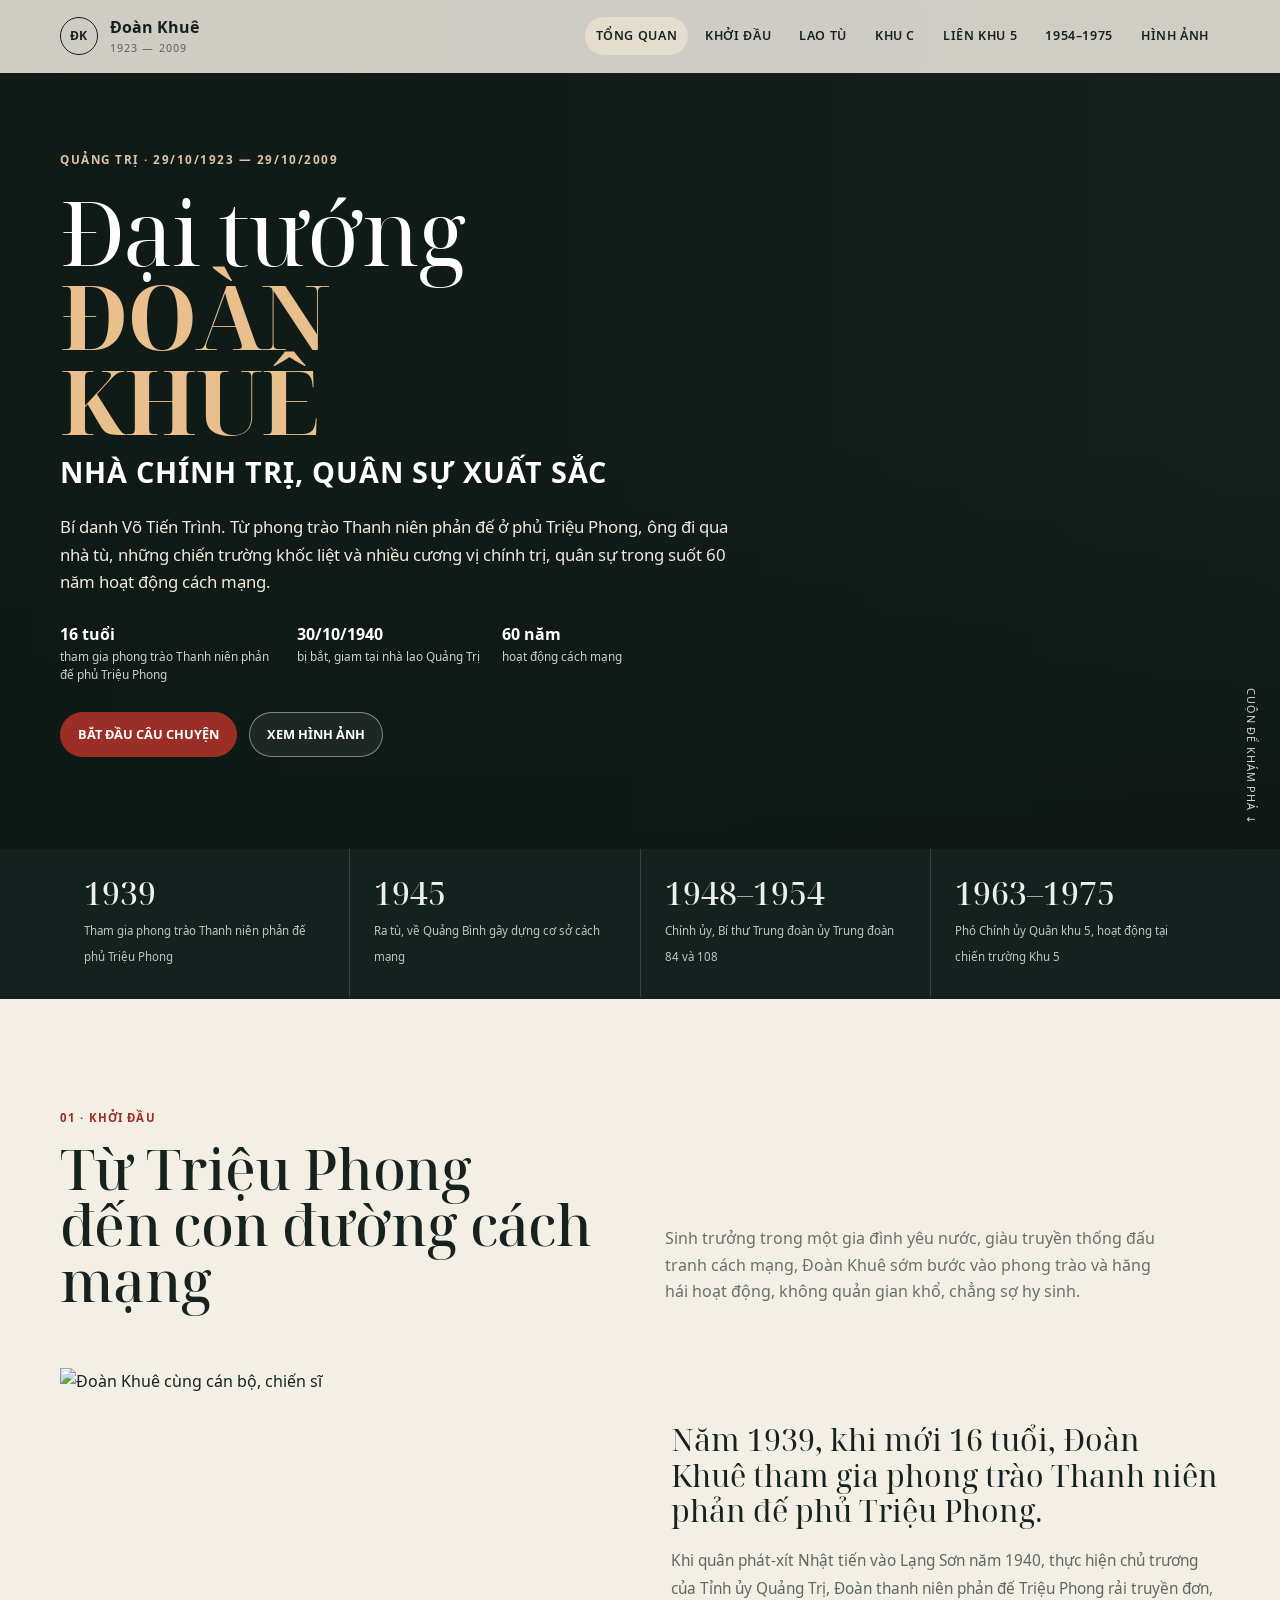
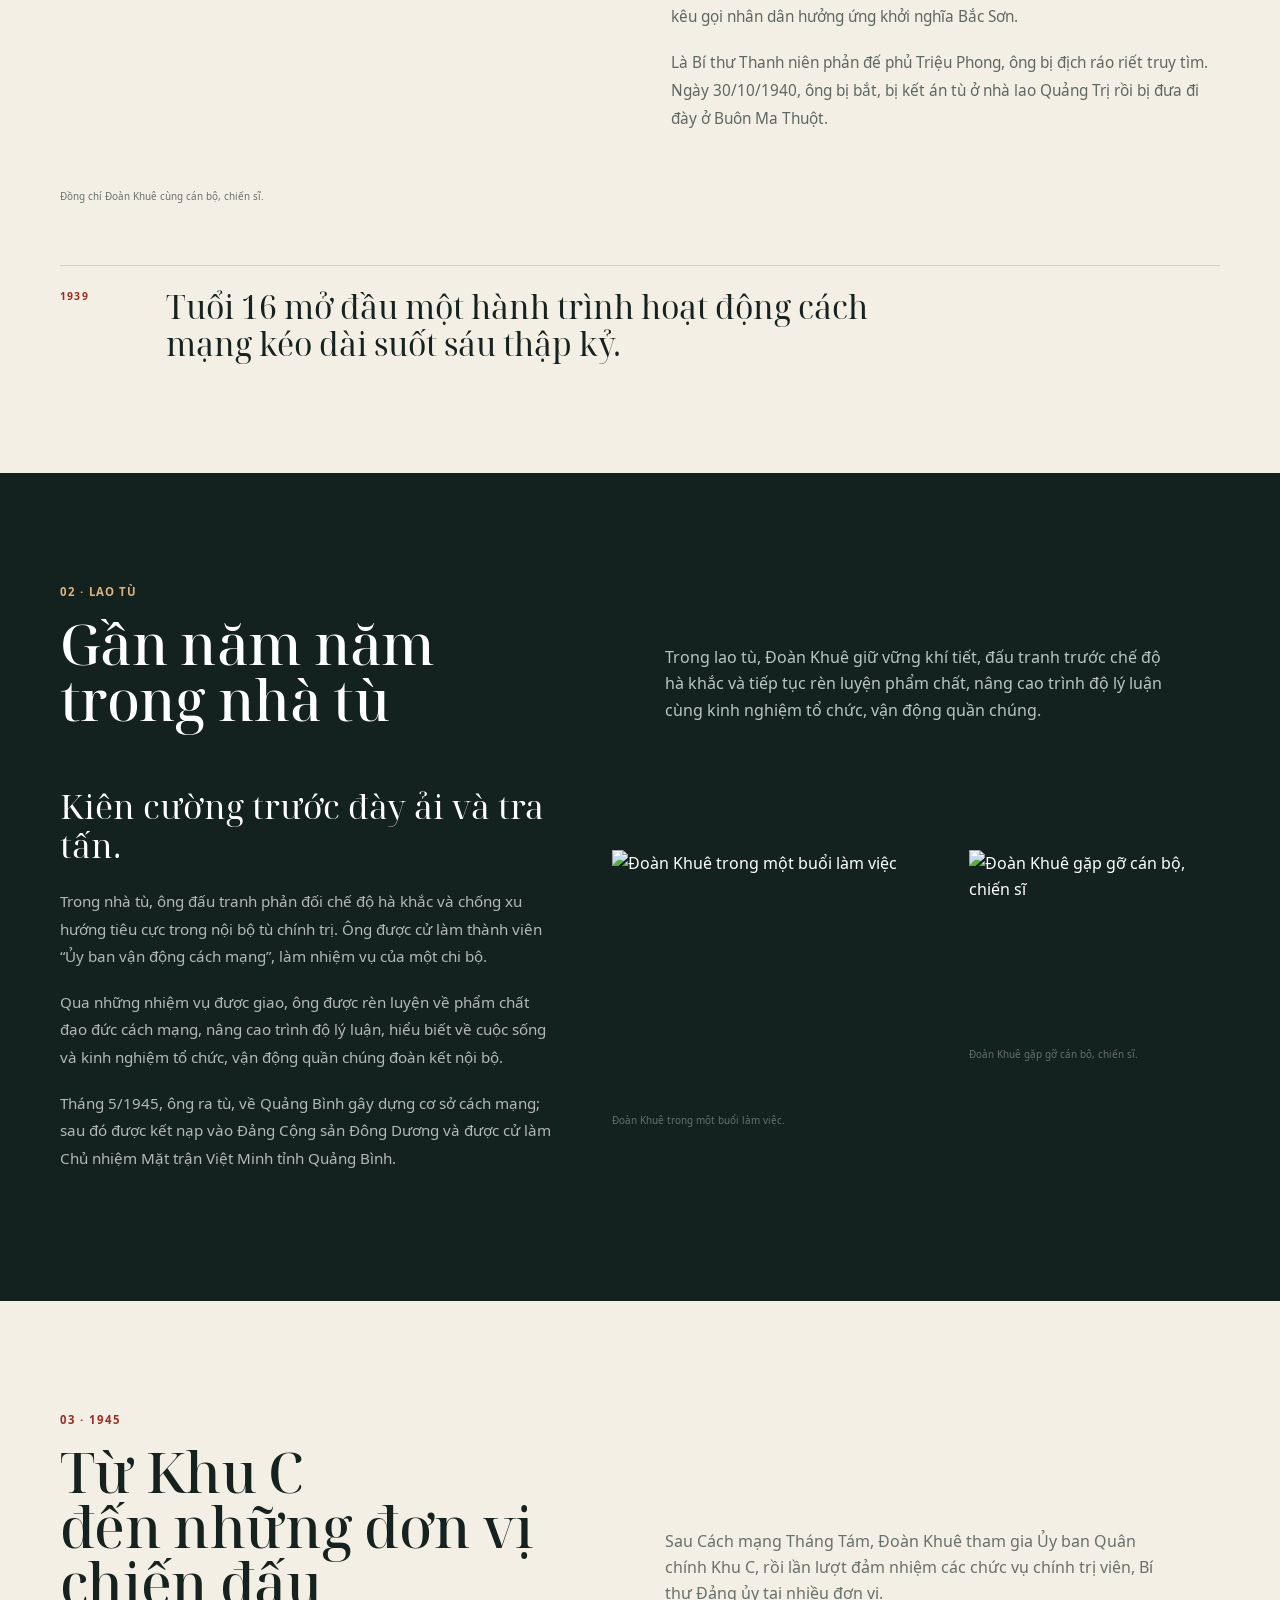
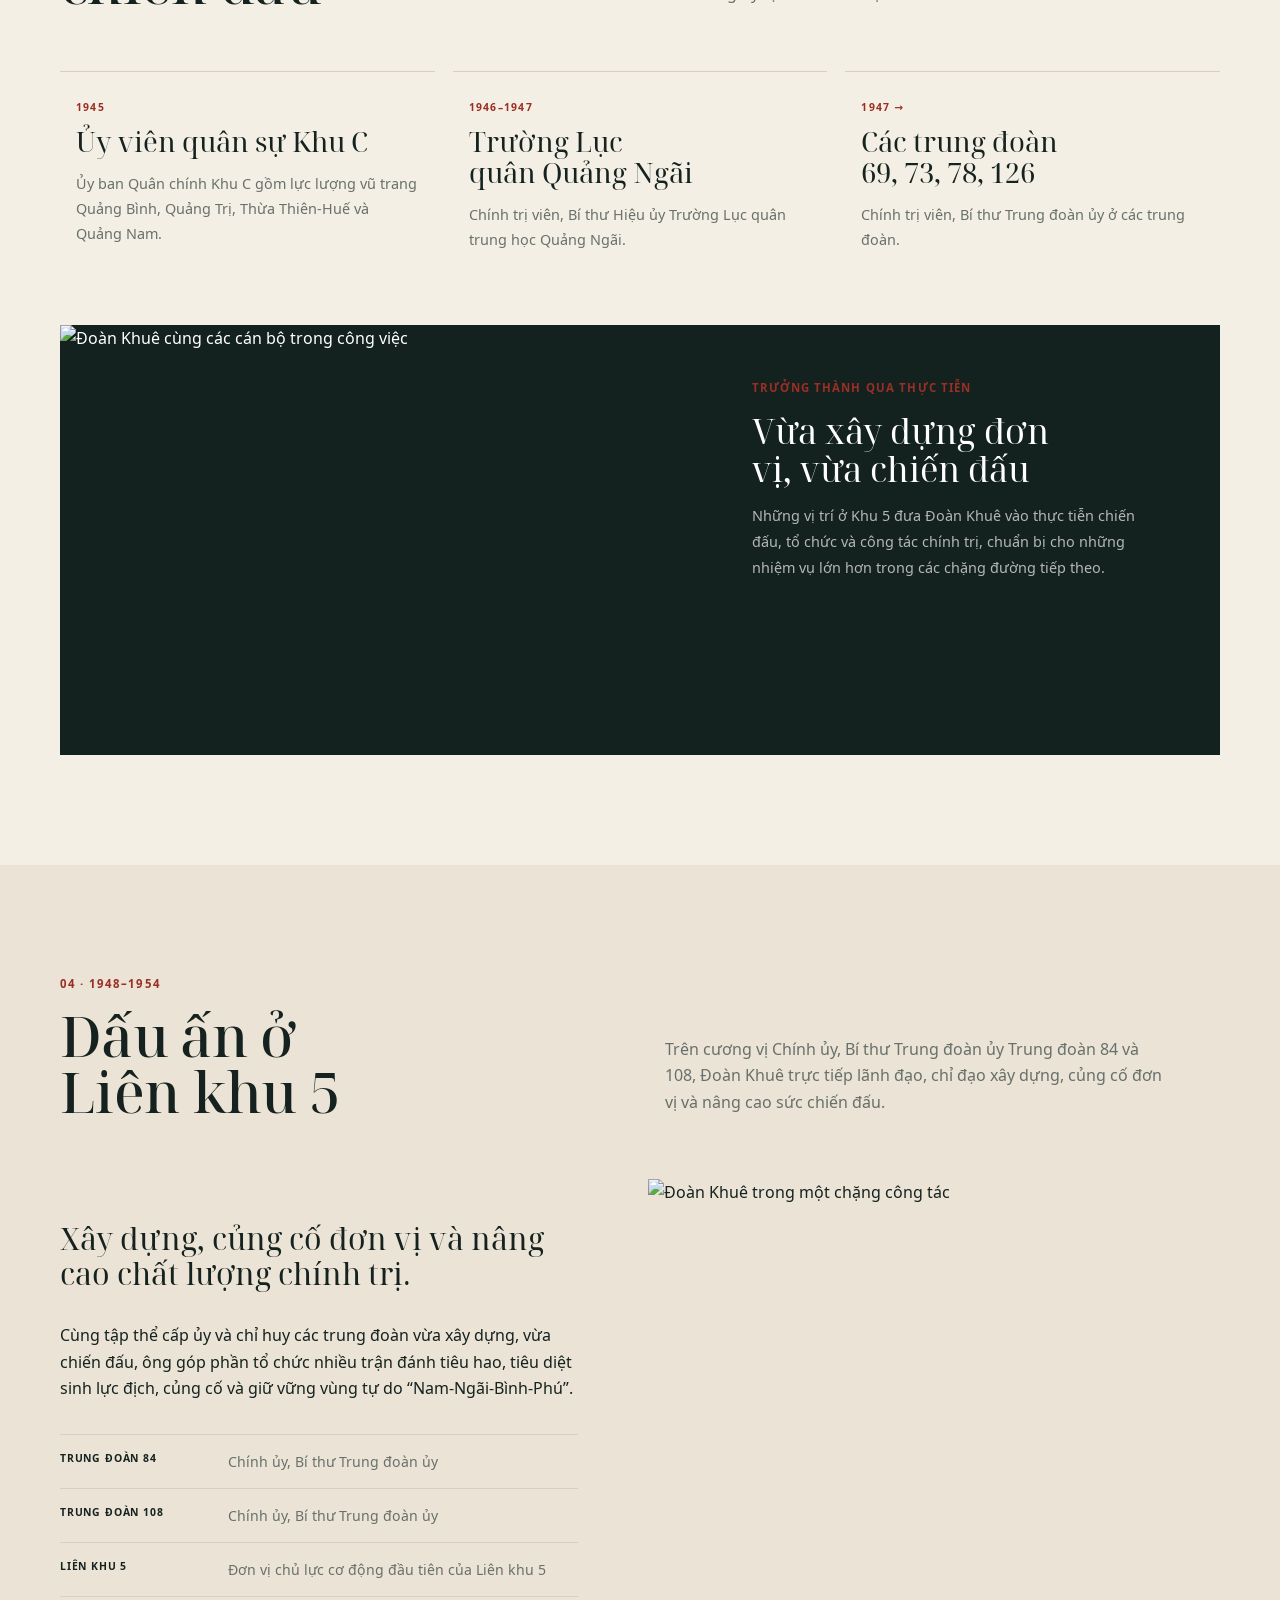
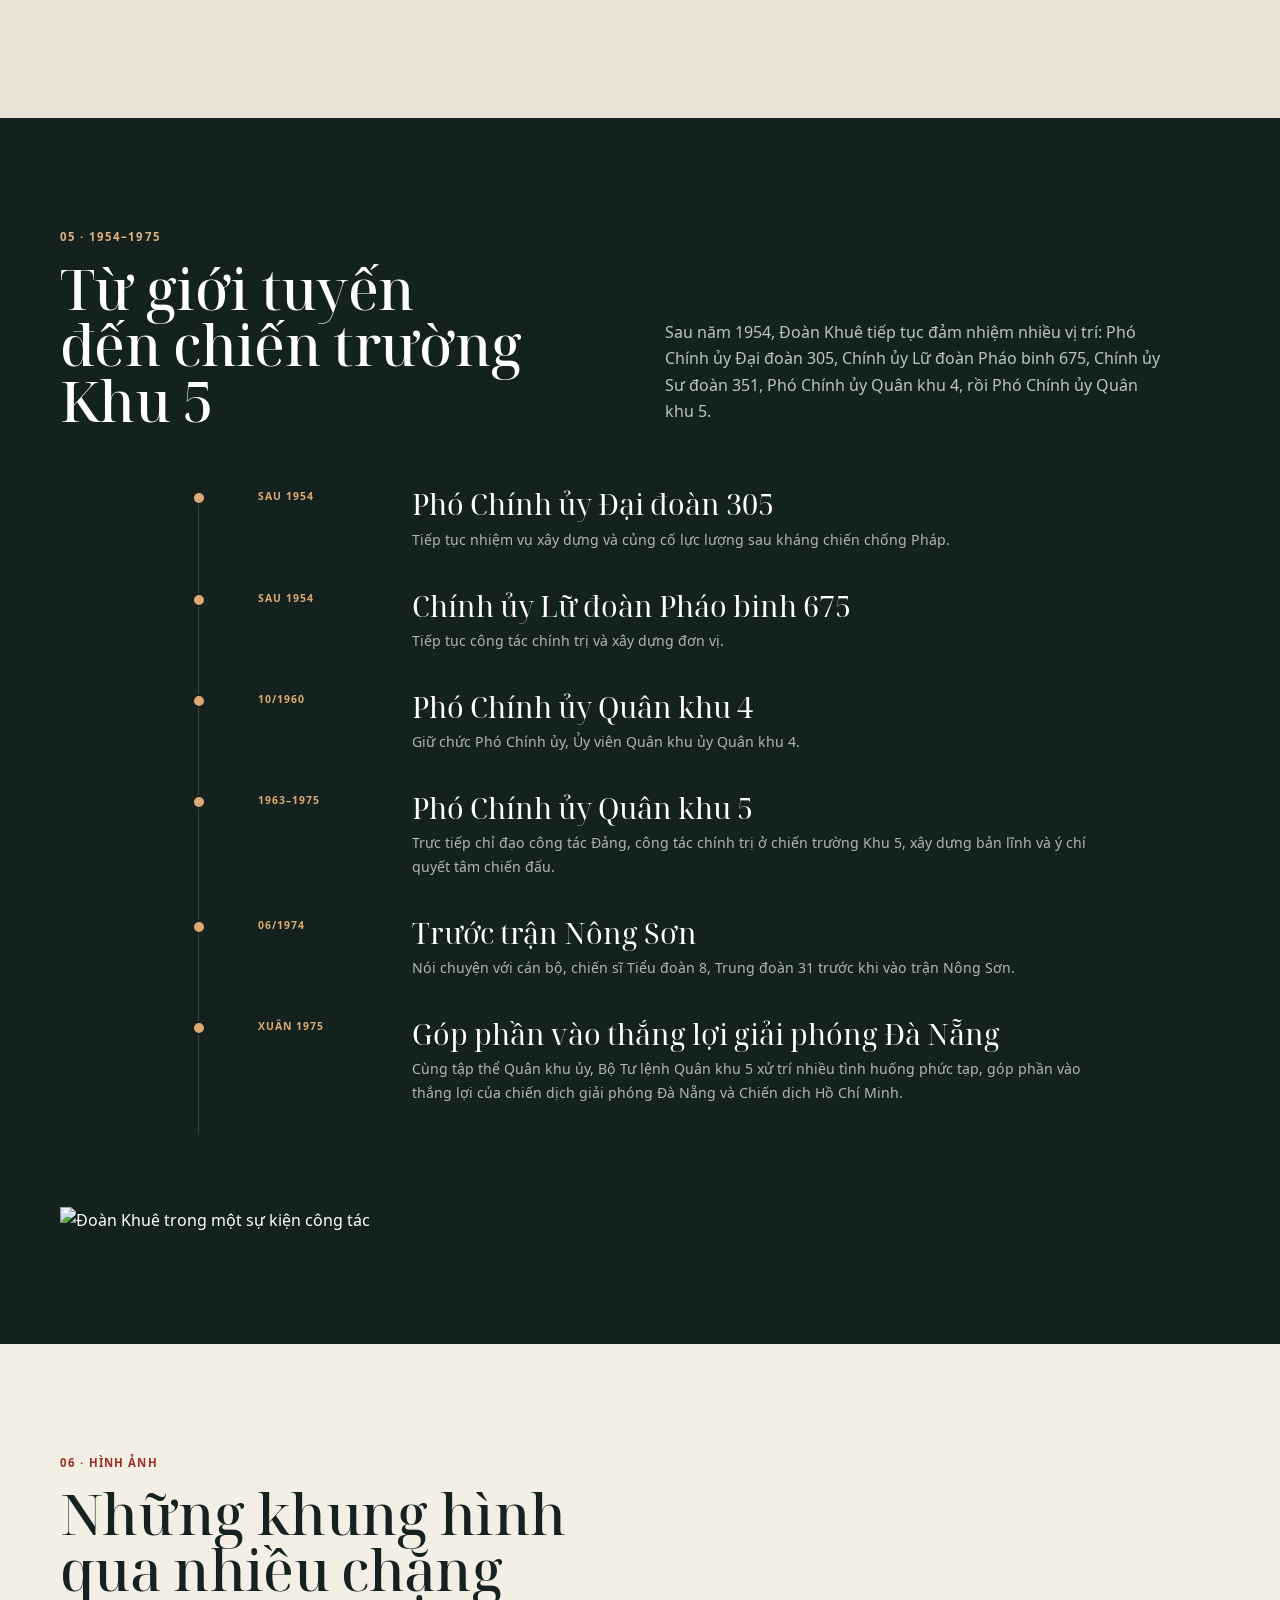
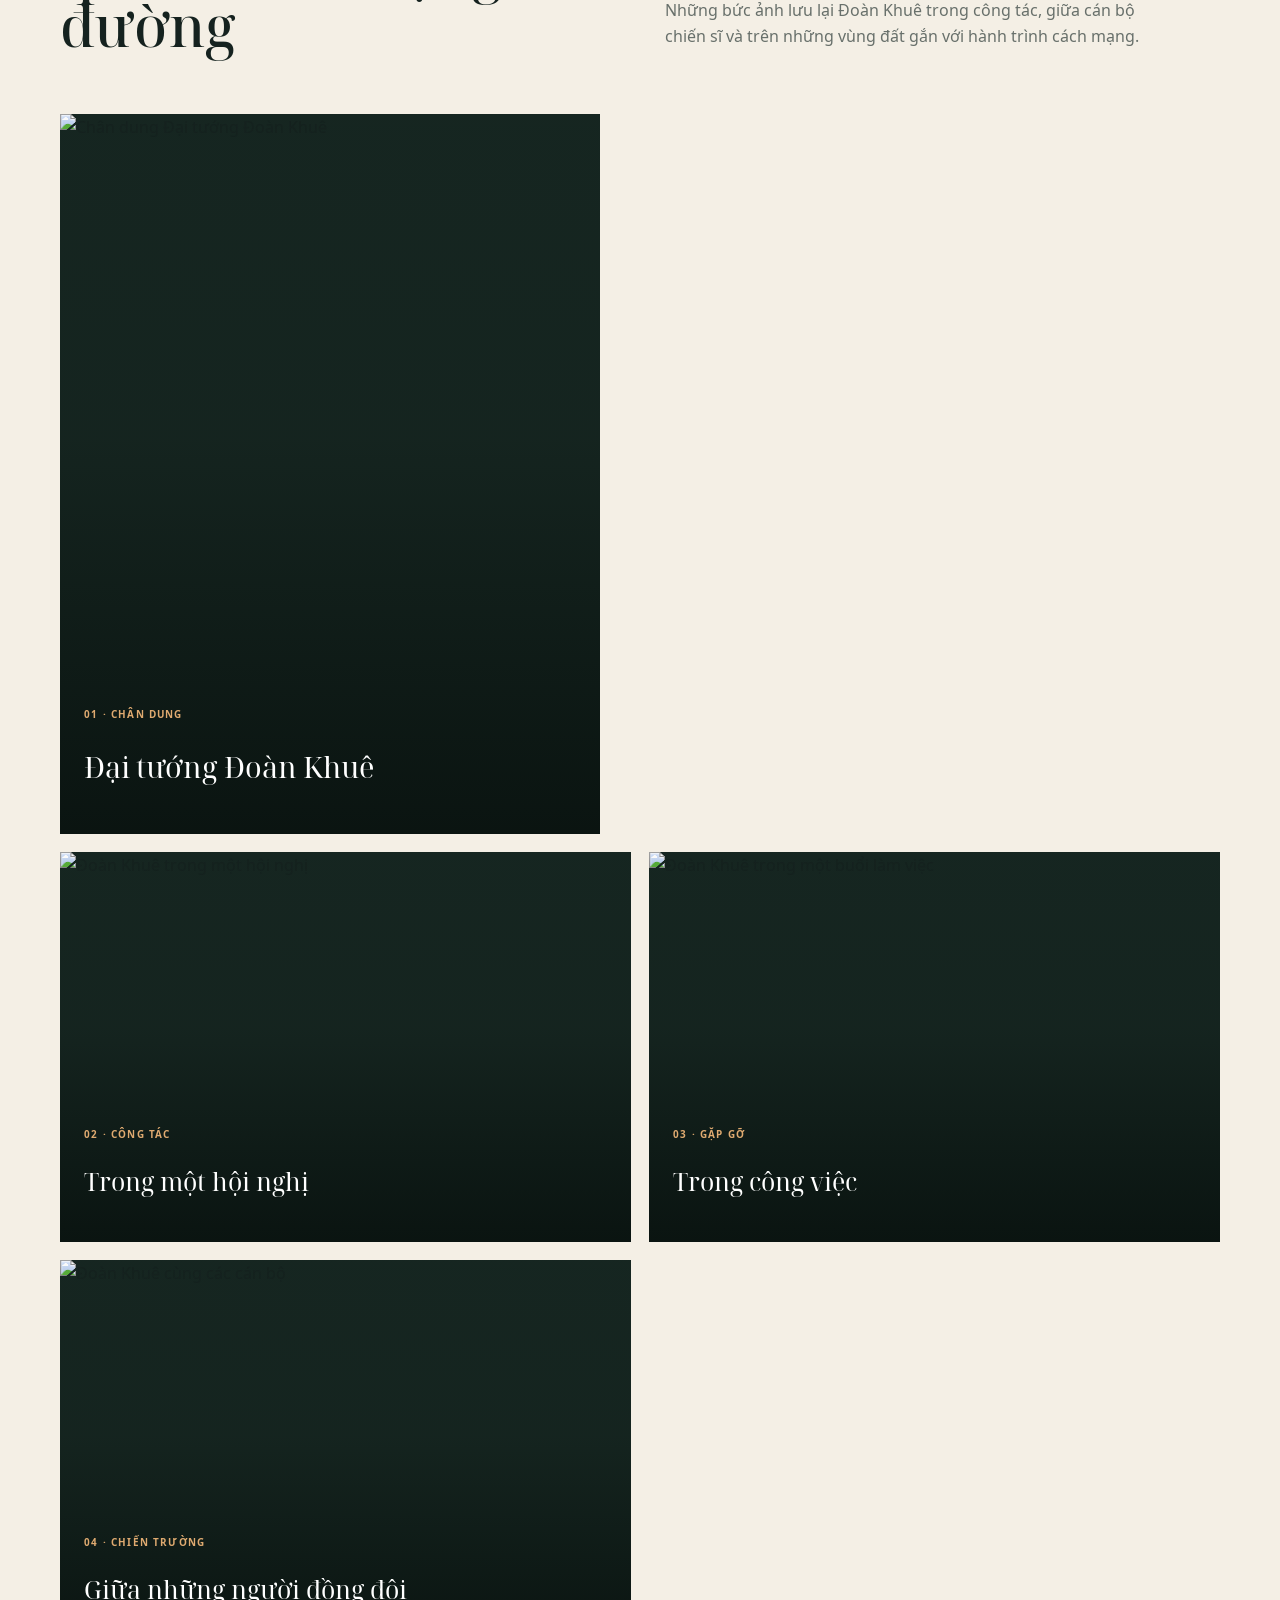
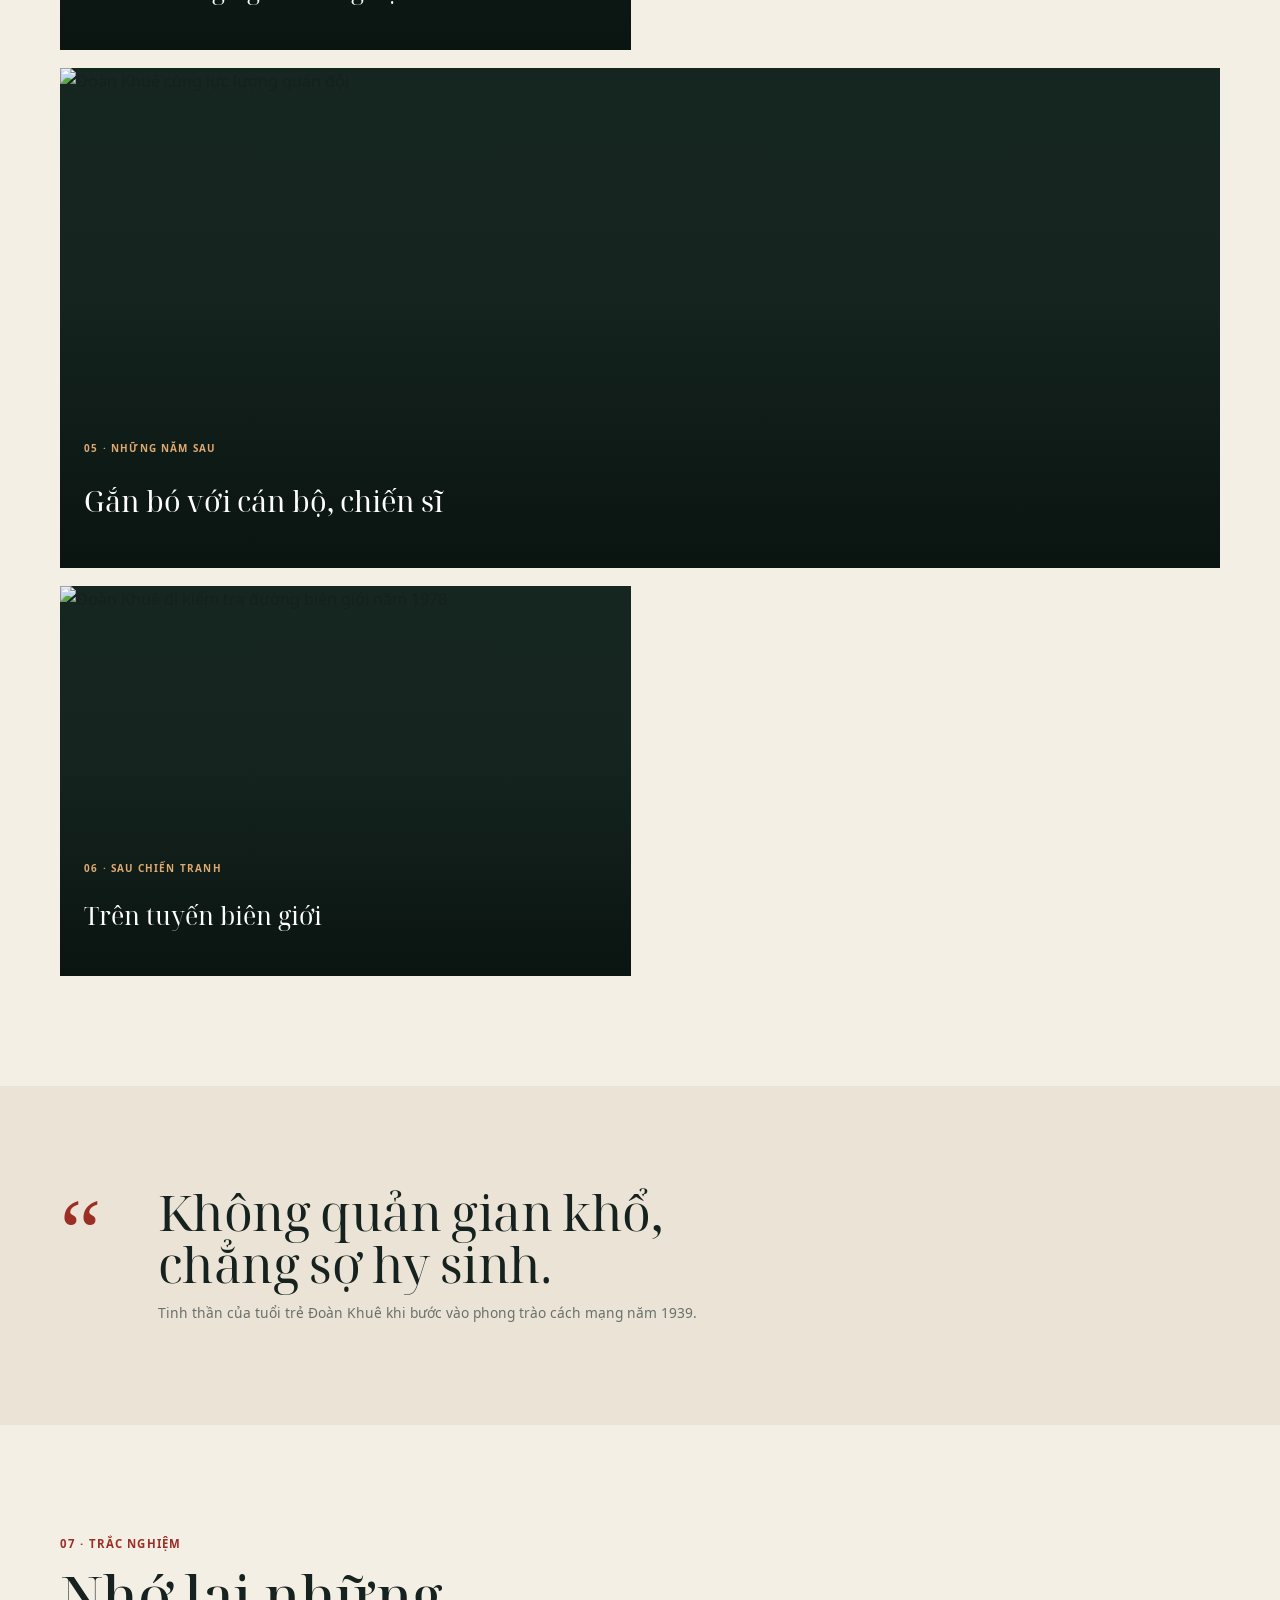
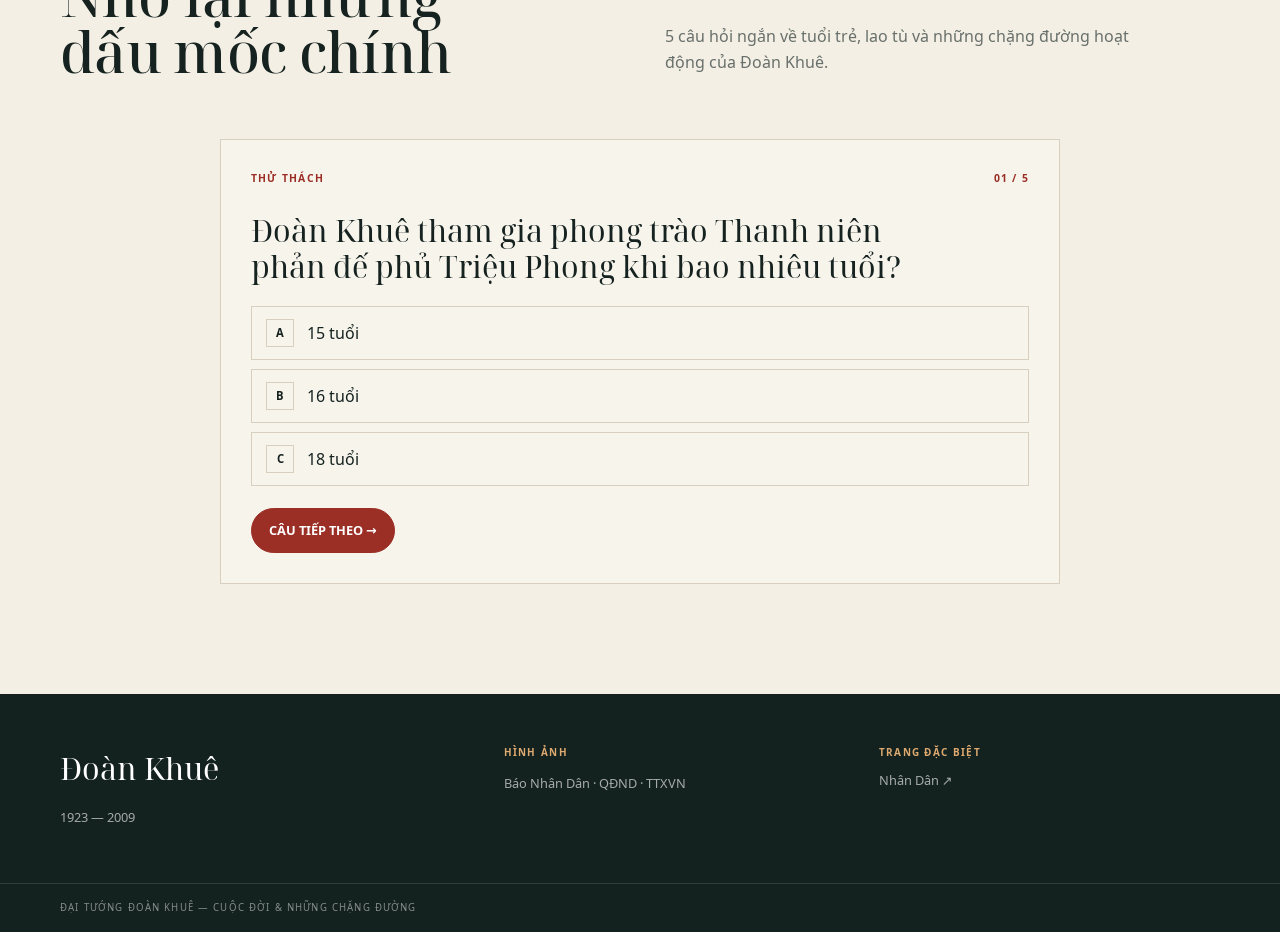
==== commit 077bb987: "Add files via upload" ====
--- a/index.html
+++ b/index.html
@@ -38,6 +38,7 @@
     <div class="container hero-content reveal is-visible">
       <p class="eyebrow">QUẢNG TRỊ · 29/10/1923 — 29/10/2009</p>
       <h1>Đại tướng<br><em>Đoàn Khuê</em></h1>
+      <p class="hero-slogan">NHÀ CHÍNH TRỊ, QUÂN SỰ XUẤT SẮC</p>
       <p class="hero-lead">
         Bí danh Võ Tiến Trình. Từ phong trào Thanh niên phản đế ở phủ Triệu Phong,
         ông đi qua nhà tù, những chiến trường khốc liệt và nhiều cương vị chính trị, quân sự
@@ -244,7 +245,7 @@
       </div>
 
       <div class="gallery-grid">
-        <figure class="gallery-card gallery-wide reveal"><img src="https://special.nhandan.vn/Dai-tuong-Doan-Khue-nha-chinh-tri-quan-su-xuat-sac/assets/kDkP6POh8e/doan-khue-1-870x1170.jpg" alt="Chân dung Đại tướng Đoàn Khuê" loading="lazy"><figcaption><span>01 · CHÂN DUNG</span><h3>Đại tướng Đoàn Khuê</h3></figcaption></figure>
+        <figure class="gallery-card gallery-wide gallery-portrait reveal"><img src="https://special.nhandan.vn/Dai-tuong-Doan-Khue-nha-chinh-tri-quan-su-xuat-sac/assets/kDkP6POh8e/doan-khue-1-870x1170.jpg" alt="Chân dung Đại tướng Đoàn Khuê" loading="lazy"><figcaption><span>01 · CHÂN DUNG</span><h3>Đại tướng Đoàn Khuê</h3></figcaption></figure>
         <figure class="gallery-card reveal"><img src="https://special.nhandan.vn/Dai-tuong-Doan-Khue-nha-chinh-tri-quan-su-xuat-sac/assets/wxGe4iJE8G/doan-khue-2-665x440.jpg" alt="Đoàn Khuê trong một hội nghị" loading="lazy"><figcaption><span>02 · CÔNG TÁC</span><h3>Trong một hội nghị</h3></figcaption></figure>
         <figure class="gallery-card reveal"><img src="https://special.nhandan.vn/Dai-tuong-Doan-Khue-nha-chinh-tri-quan-su-xuat-sac/assets/h8Z2MHuhLA/doan-khue-29102023123234-665x430.jpg" alt="Đoàn Khuê trong một buổi làm việc" loading="lazy"><figcaption><span>03 · GẶP GỠ</span><h3>Trong công việc</h3></figcaption></figure>
         <figure class="gallery-card reveal"><img src="https://special.nhandan.vn/Dai-tuong-Doan-Khue-nha-chinh-tri-quan-su-xuat-sac/assets/taEOgEL1yd/doan-khue-5-1665x1032.jpg" alt="Đoàn Khuê cùng các cán bộ" loading="lazy"><figcaption><span>04 · CHIẾN TRƯỜNG</span><h3>Giữa những người đồng đội</h3></figcaption></figure>
--- a/style.css
+++ b/style.css
@@ -22,7 +22,7 @@
 .brand{display:flex;align-items:center;gap:12px;font-weight:700}.brand small{display:block;color:var(--muted);font-size:.67rem;letter-spacing:.1em;text-transform:uppercase;font-weight:500}.brand-mark{width:38px;height:38px;border:1px solid var(--ink);border-radius:50%;display:grid;place-items:center;font-size:.76rem;letter-spacing:.08em}
 .main-nav{display:flex;gap:6px;flex-wrap:wrap;justify-content:flex-end}.main-nav a{font-size:.78rem;font-weight:600;text-transform:uppercase;letter-spacing:.05em;padding:9px 11px;border-radius:999px}.main-nav a:hover,.main-nav a.active{background:#e4dccd}.nav-toggle{display:none;border:0;background:none;padding:7px}.nav-toggle span{display:block;width:24px;height:1px;background:var(--ink);margin:5px}
 .hero{min-height:92vh;position:relative;display:grid;align-items:center;overflow:hidden;background:#16231f;color:#fff}.hero-bg{position:absolute;inset:0;background:url("https://special.nhandan.vn/Dai-tuong-Doan-Khue-nha-chinh-tri-quan-su-xuat-sac/assets/kDkP6POh8e/doan-khue-1-870x1170.jpg") center 30%/cover no-repeat;transform:scale(1.03)}.hero-overlay{position:absolute;inset:0;background:linear-gradient(90deg,rgba(15,26,23,.94),rgba(15,26,23,.78) 44%,rgba(15,26,23,.24) 100%),linear-gradient(0deg,rgba(10,15,13,.58),transparent 48%)}
-.hero-content{position:relative;z-index:2;padding:150px 0 92px;max-width:900px;margin-left:max(18px,calc((100% - var(--max))/2))}.eyebrow{font-size:.73rem;letter-spacing:.13em;color:#ddc4a6;font-weight:700;margin:0 0 20px}.hero h1{font-size:clamp(3.6rem,7.4vw,6.8rem);line-height:.98;letter-spacing:-.012em;margin:0 0 28px;max-width:8.5ch}.hero h1 em{font-weight:400;color:#e8bf8d;font-style:normal}.hero-lead{max-width:700px;font-size:1.05rem;color:#efe9dc;margin:0 0 26px}.hero-facts{display:flex;flex-wrap:wrap;gap:12px 22px;margin:0 0 28px}.hero-facts span{max-width:215px;font-size:.74rem;color:#cbd0ca;line-height:1.5}.hero-facts b{display:block;font-size:1rem;color:#fff;margin-bottom:2px}.hero-actions{display:flex;flex-wrap:wrap;gap:12px}.btn{border:1px solid transparent;border-radius:999px;padding:11px 17px;font-size:.8rem;font-weight:700;text-transform:uppercase;cursor:pointer}.btn-primary{background:var(--accent);border-color:var(--accent);color:#fff}.btn-ghost{border-color:rgba(255,255,255,.44);background:rgba(255,255,255,.06);color:#fff}.hero-scroll{position:absolute;right:20px;bottom:24px;z-index:2;writing-mode:vertical-rl;color:#d8d3c7;font-size:.68rem;letter-spacing:.08em}
+.hero-content{position:relative;z-index:2;padding:150px 0 92px;max-width:900px;margin-left:max(18px,calc((100% - var(--max))/2))}.eyebrow{font-size:.73rem;letter-spacing:.13em;color:#ddc4a6;font-weight:700;margin:0 0 20px}.hero h1{font-size:clamp(3.4rem,7vw,6.2rem);line-height:.94;letter-spacing:-.018em;margin:0 0 14px;max-width:9ch}.hero h1 em{font-weight:700;color:#e8bf8d;font-style:normal;text-transform:uppercase}.hero-slogan{display:block;margin:0 0 26px;max-width:820px;font-family:"Noto Sans Local",system-ui,sans-serif;font-size:clamp(1.08rem,2.25vw,2rem);line-height:1.08;letter-spacing:.035em;text-transform:uppercase;font-weight:800;color:#fff;overflow-wrap:normal;word-break:normal;text-wrap:balance}.hero-lead{max-width:700px;font-size:1.05rem;color:#efe9dc;margin:0 0 26px}.hero-facts{display:flex;flex-wrap:wrap;gap:12px 22px;margin:0 0 28px}.hero-facts span{max-width:215px;font-size:.74rem;color:#cbd0ca;line-height:1.5}.hero-facts b{display:block;font-size:1rem;color:#fff;margin-bottom:2px}.hero-actions{display:flex;flex-wrap:wrap;gap:12px}.btn{border:1px solid transparent;border-radius:999px;padding:11px 17px;font-size:.8rem;font-weight:700;text-transform:uppercase;cursor:pointer}.btn-primary{background:var(--accent);border-color:var(--accent);color:#fff}.btn-ghost{border-color:rgba(255,255,255,.44);background:rgba(255,255,255,.06);color:#fff}.hero-scroll{position:absolute;right:20px;bottom:24px;z-index:2;writing-mode:vertical-rl;color:#d8d3c7;font-size:.68rem;letter-spacing:.08em}
 .stats-section{background:var(--dark);color:#edf0e9;padding:0 0 2px}.stat-grid{display:grid;grid-template-columns:repeat(4,1fr);gap:1px;background:#32423e}.stat-card{padding:28px 24px;background:var(--dark);min-height:140px}.stat-card strong{display:block;font-family:"Noto Serif Display Local",Georgia,serif;font-size:2rem;line-height:1;font-weight:500;margin-bottom:7px}.stat-card span{font-size:.72rem;color:#bcc7c2;line-height:1.45}
 .section{padding:110px 0}.section-tint{background:var(--paper-2)}.section-dark{background:var(--dark);color:#fff}.section-head{display:grid;grid-template-columns:1fr 1fr;gap:50px;align-items:end;margin-bottom:60px}.section-no{display:block;color:var(--accent);font-size:.71rem;font-weight:800;letter-spacing:.1em;margin-bottom:14px}.section-head h2{margin:0;font-size:clamp(2.45rem,4.4vw,4.6rem);line-height:.99;letter-spacing:-.012em;font-weight:500}.section-head>p{color:var(--muted);max-width:500px;margin:0 0 4px;font-size:1rem}.section-head-light .section-no{color:var(--gold)}.section-head-light>p{color:#bac5c0}
 .story-grid{display:grid;grid-template-columns:1fr 1fr;gap:62px;align-items:center}.story-image{margin:0}.story-image img{width:100%;aspect-ratio:4/3;object-fit:cover}.story-image figcaption,.career-image figcaption,.prison-images figcaption,.wide-image figcaption{font-size:.62rem;color:var(--muted);margin-top:8px}.story-copy{max-width:590px}.story-copy p{font-size:.96rem;line-height:1.82;color:#5e6863;margin:0 0 18px}.lead-copy{font-family:"Noto Serif Display Local",Georgia,serif;color:var(--ink)!important;font-size:1.9rem!important;line-height:1.17!important}
@@ -32,12 +32,12 @@
 .feature-banner{display:grid;grid-template-columns:1.1fr .9fr;background:var(--dark);color:#fff}.feature-banner img{width:100%;height:100%;min-height:430px;object-fit:cover}.feature-banner>div{padding:54px}.feature-banner h3{font-size:2.15rem;line-height:1.12;margin:13px 0 14px}.feature-banner p{font-size:.9rem;line-height:1.78;color:rgba(255,255,255,.68)}
 .career-split{display:grid;grid-template-columns:.95fr 1.05fr;gap:70px;align-items:center}.career-list{border-top:1px solid var(--line);margin-top:32px}.career-list div{display:grid;grid-template-columns:150px 1fr;gap:18px;border-bottom:1px solid var(--line);padding:15px 0}.career-list strong{color:var(--ink);font-size:.65rem;font-weight:800;letter-spacing:.08em;text-transform:uppercase}.career-list span{font-size:.88rem;line-height:1.65;color:var(--muted)}.career-image{margin:0}.career-image img{width:100%;aspect-ratio:4/3;object-fit:cover}
 .dark-timeline{position:relative;max-width:940px;margin:0 auto 64px;padding-left:88px}.dark-timeline::before{content:"";position:absolute;left:28px;top:10px;bottom:10px;width:1px;background:rgba(255,255,255,.17)}.dark-timeline-item{position:relative;display:grid;grid-template-columns:130px 1fr;gap:24px;padding:0 0 38px}.dark-timeline-item::before{content:"";position:absolute;left:-66px;top:3px;width:10px;height:10px;border:2px solid var(--dark);border-radius:50%;background:#dfaa70}.dark-timeline-item>span{color:#dfaa70;font-size:.65rem;font-weight:800;letter-spacing:.1em;text-transform:uppercase}.dark-timeline-item h3{font-size:1.8rem;line-height:1.12;margin:0 0 7px}.dark-timeline-item p{margin:0;color:rgba(255,255,255,.67);font-size:.88rem;line-height:1.7}.wide-image{margin:0}.wide-image img{width:100%;max-height:550px;object-fit:cover}
-.gallery-grid{display:grid;grid-template-columns:repeat(2,1fr);gap:18px}.gallery-card{position:relative;min-height:390px;margin:0;overflow:hidden;background:#162621}.gallery-card.gallery-wide{grid-column:span 2;min-height:500px}.gallery-card img{position:absolute;inset:0;width:100%;height:100%;object-fit:cover;transition:transform .45s ease}.gallery-card::after{content:"";position:absolute;inset:0;background:linear-gradient(180deg,rgba(9,18,15,.02),rgba(9,18,15,.1) 45%,rgba(9,18,15,.9) 100%)}.gallery-card:hover img{transform:scale(1.03)}.gallery-card figcaption{position:absolute;left:24px;right:24px;bottom:22px;z-index:2;color:#fff;margin:0}.gallery-card figcaption span{display:block;color:#dfaa70;font-size:.62rem;font-weight:800;letter-spacing:.12em;margin-bottom:5px}.gallery-card h3{color:#fff;font-size:1.8rem;line-height:1.1}.gallery-card:not(.gallery-wide) h3{font-size:1.55rem}
+.gallery-grid{display:grid;grid-template-columns:repeat(2,1fr);gap:18px}.gallery-card{position:relative;min-height:390px;margin:0;overflow:hidden;background:#162621}.gallery-card.gallery-wide{grid-column:span 2;min-height:500px}.gallery-card.gallery-portrait{grid-column:span 2;aspect-ratio:3/4;min-height:520px;max-height:720px}.gallery-card img{position:absolute;inset:0;width:100%;height:100%;object-fit:cover;transition:transform .45s ease}.gallery-card.gallery-portrait img{object-position:center center}.gallery-card::after{content:"";position:absolute;inset:0;background:linear-gradient(180deg,rgba(9,18,15,.02),rgba(9,18,15,.1) 45%,rgba(9,18,15,.9) 100%)}.gallery-card:hover img{transform:scale(1.03)}.gallery-card figcaption{position:absolute;left:24px;right:24px;bottom:22px;z-index:2;color:#fff;margin:0}.gallery-card figcaption span{display:block;color:#dfaa70;font-size:.62rem;font-weight:800;letter-spacing:.12em;margin-bottom:5px}.gallery-card h3{color:#fff;font-size:1.8rem;line-height:1.1}.gallery-card:not(.gallery-wide) h3{font-size:1.55rem}
 .quote-section{background:var(--paper-2);padding:100px 0}.quote-wrap{display:grid;grid-template-columns:78px 1fr;gap:20px}.quote-symbol{font:400 5.8rem/1 Georgia,serif;color:var(--accent)}.quote-main{font-family:"Noto Serif Display Local",Georgia,serif;font-size:clamp(2.1rem,3.9vw,4rem);line-height:1.05;letter-spacing:-.012em;margin:0 0 12px}.quote-sub{margin:0;color:var(--muted);font-size:.86rem}
 .quiz-card{max-width:840px;margin:auto;border:1px solid var(--line);background:rgba(255,255,255,.28);padding:30px}.quiz-top{display:flex;justify-content:space-between;gap:20px;margin-bottom:26px;font-size:.65rem;font-weight:800;letter-spacing:.12em;text-transform:uppercase;color:var(--accent)}.quiz-question h3{font-size:1.9rem;line-height:1.16;margin:0 0 22px}.quiz-options{display:grid;gap:9px}.quiz-option{display:flex;align-items:center;gap:13px;width:100%;text-align:left;border:1px solid var(--line);background:transparent;padding:12px 14px;cursor:pointer;color:var(--ink)}.quiz-option:hover{border-color:var(--accent)}.quiz-option.selected{background:rgba(155,46,37,.07);border-color:var(--accent)}.quiz-option.correct{border-color:#4d7f5a;background:rgba(77,127,90,.08)}.quiz-option.wrong{border-color:var(--accent);background:rgba(155,46,37,.08)}.quiz-marker{width:28px;height:28px;border:1px solid var(--line);display:grid;place-items:center;font-size:.7rem;font-weight:800;flex:0 0 auto}.quiz-explanation{margin-top:18px;padding:13px 15px;background:var(--paper-2);font-size:.82rem;color:#5e6863}.quiz-controls{display:flex;gap:10px;margin-top:22px}.quiz-result{margin-top:18px;padding:14px;border-top:1px solid var(--line);font-size:.85rem}
 .site-footer{background:var(--dark);color:#fff;padding-top:50px}.footer-grid{display:grid;grid-template-columns:1.2fr 1fr 1fr;gap:34px;padding-bottom:42px}.footer-grid strong{font-family:"Noto Serif Display Local",Georgia,serif;font-size:1.9rem;font-weight:400}.footer-grid span{display:block;font-size:.62rem;color:#dfaa70;font-weight:800;letter-spacing:.13em;text-transform:uppercase;margin-bottom:6px}.footer-grid p,.footer-grid a{font-size:.8rem;color:rgba(255,255,255,.62)}.footer-bottom{border-top:1px solid rgba(255,255,255,.12);padding:16px 0;font-size:.6rem;letter-spacing:.12em;text-transform:uppercase;color:rgba(255,255,255,.48)}
 .to-top{position:fixed;right:24px;bottom:22px;z-index:45;width:52px;height:52px;border:1px solid rgba(20,34,31,.16);border-radius:50%;background:rgba(244,239,229,.92);color:var(--accent);font-size:24px;display:none;cursor:pointer}.to-top.show{display:grid;place-items:center}
 .reveal{opacity:0;transform:translateY(20px);transition:opacity .7s ease,transform .7s ease}.reveal.is-visible{opacity:1;transform:none}
 @media(max-width:980px){.container{width:min(var(--max),calc(100% - 44px))}.main-nav{gap:18px}.main-nav a{font-size:.68rem}.section-head{grid-template-columns:1fr;gap:22px}.story-grid,.dark-grid,.feature-banner,.career-split{grid-template-columns:1fr;gap:34px}.milestone-grid{grid-template-columns:1fr}.stat-grid{grid-template-columns:repeat(2,1fr)}.stat-card:nth-child(2){border-right:0}.gallery-card.gallery-wide{min-height:440px}}
-@media(max-width:720px){.nav-toggle{display:block}.main-nav{position:absolute;top:66px;left:16px;right:16px;display:none;flex-direction:column;align-items:stretch;gap:0;padding:8px;background:var(--paper);border:1px solid var(--line);box-shadow:0 10px 26px rgba(0,0,0,.1)}.main-nav.open{display:flex}.main-nav a{padding:12px 14px;border-bottom:1px solid var(--line)}.hero{min-height:94vh}.hero-content{padding-top:105px}.hero h1{font-size:clamp(3rem,14vw,5rem);max-width:7.5ch}.hero-lead{font-size:.96rem}.hero-scroll{right:12px}.stat-grid{grid-template-columns:1fr}.stat-card{border-right:0;border-bottom:1px solid rgba(255,255,255,.12)}.section{padding:82px 0}.section-head{margin-bottom:48px}.section-head h2{font-size:clamp(2.35rem,10vw,3.45rem)}.pull-quote{grid-template-columns:1fr;gap:8px}.pull-quote p{font-size:1.72rem}.prison-images{grid-template-columns:1fr}.feature-banner>div{padding:30px}.feature-banner h3{font-size:1.85rem}.career-list div{grid-template-columns:1fr;gap:4px}.dark-timeline{padding-left:54px}.dark-timeline::before{left:16px}.dark-timeline-item{grid-template-columns:1fr;gap:5px}.dark-timeline-item::before{left:-46px}.gallery-grid{grid-template-columns:1fr}.gallery-card,.gallery-card.gallery-wide{grid-column:auto;min-height:350px}.gallery-card h3,.gallery-card:not(.gallery-wide) h3{font-size:1.45rem}.quote-wrap{grid-template-columns:42px 1fr}.quote-symbol{font-size:4.5rem}.quote-main{font-size:1.95rem}.quiz-card{padding:22px}.quiz-question h3{font-size:1.52rem}.footer-grid{grid-template-columns:1fr}}
+@media(max-width:720px){.nav-toggle{display:block}.main-nav{position:absolute;top:66px;left:16px;right:16px;display:none;flex-direction:column;align-items:stretch;gap:0;padding:8px;background:var(--paper);border:1px solid var(--line);box-shadow:0 10px 26px rgba(0,0,0,.1)}.main-nav.open{display:flex}.main-nav a{padding:12px 14px;border-bottom:1px solid var(--line)}.hero{min-height:94vh}.hero-content{padding-top:105px}.hero h1{font-size:clamp(3rem,14vw,5rem);max-width:7.5ch}.hero-slogan{font-size:clamp(.98rem,4.7vw,1.35rem);line-height:1.12;letter-spacing:.025em;max-width:100%}.hero-lead{font-size:.96rem}.hero-scroll{right:12px}.stat-grid{grid-template-columns:1fr}.stat-card{border-right:0;border-bottom:1px solid rgba(255,255,255,.12)}.section{padding:82px 0}.section-head{margin-bottom:48px}.section-head h2{font-size:clamp(2.35rem,10vw,3.45rem)}.pull-quote{grid-template-columns:1fr;gap:8px}.pull-quote p{font-size:1.72rem}.prison-images{grid-template-columns:1fr}.feature-banner>div{padding:30px}.feature-banner h3{font-size:1.85rem}.career-list div{grid-template-columns:1fr;gap:4px}.dark-timeline{padding-left:54px}.dark-timeline::before{left:16px}.dark-timeline-item{grid-template-columns:1fr;gap:5px}.dark-timeline-item::before{left:-46px}.gallery-grid{grid-template-columns:1fr}.gallery-card,.gallery-card.gallery-wide{grid-column:auto;min-height:350px}.gallery-card.gallery-portrait{grid-column:auto;aspect-ratio:3/4;min-height:0;max-height:none}.gallery-card h3,.gallery-card:not(.gallery-wide) h3{font-size:1.45rem}.quote-wrap{grid-template-columns:42px 1fr}.quote-symbol{font-size:4.5rem}.quote-main{font-size:1.95rem}.quiz-card{padding:22px}.quiz-question h3{font-size:1.52rem}.footer-grid{grid-template-columns:1fr}}
 @media(prefers-reduced-motion:reduce){html{scroll-behavior:auto}.reveal{opacity:1;transform:none;transition:none}.gallery-card img,.btn{transition:none}}
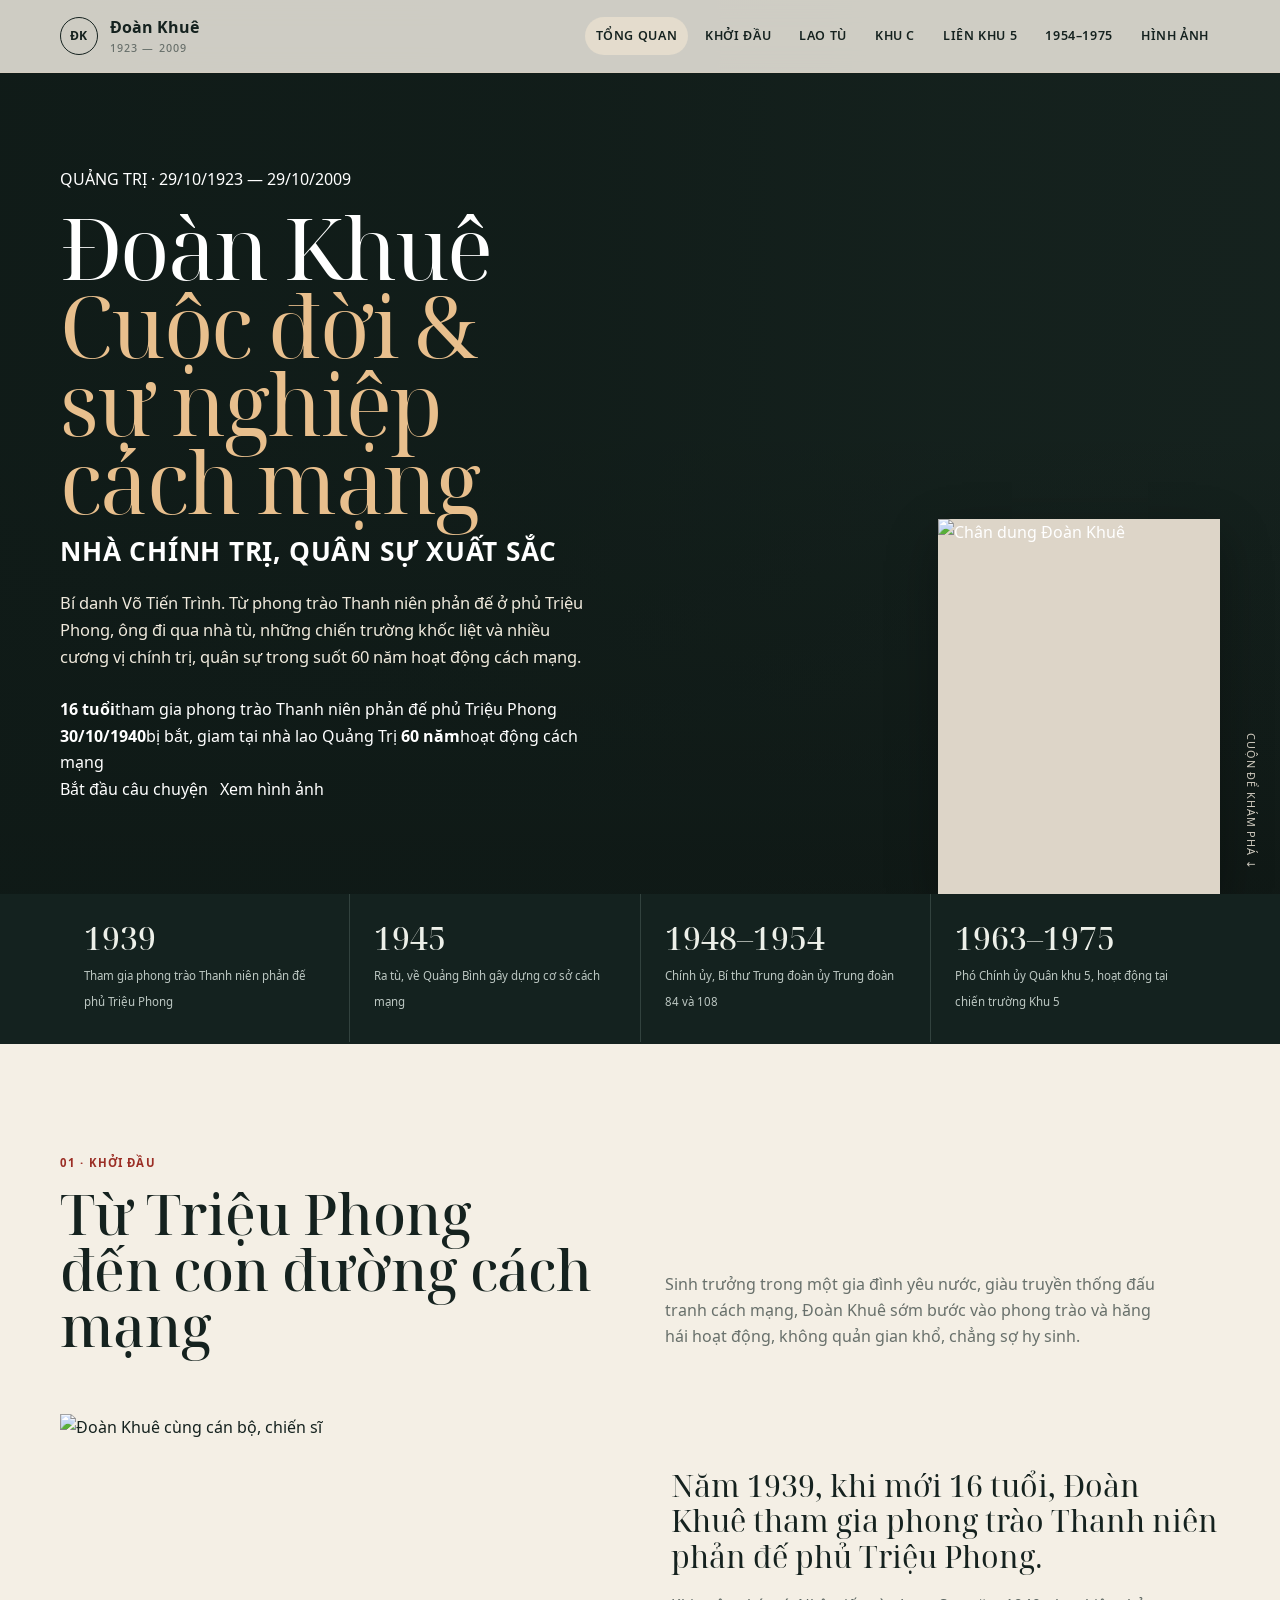
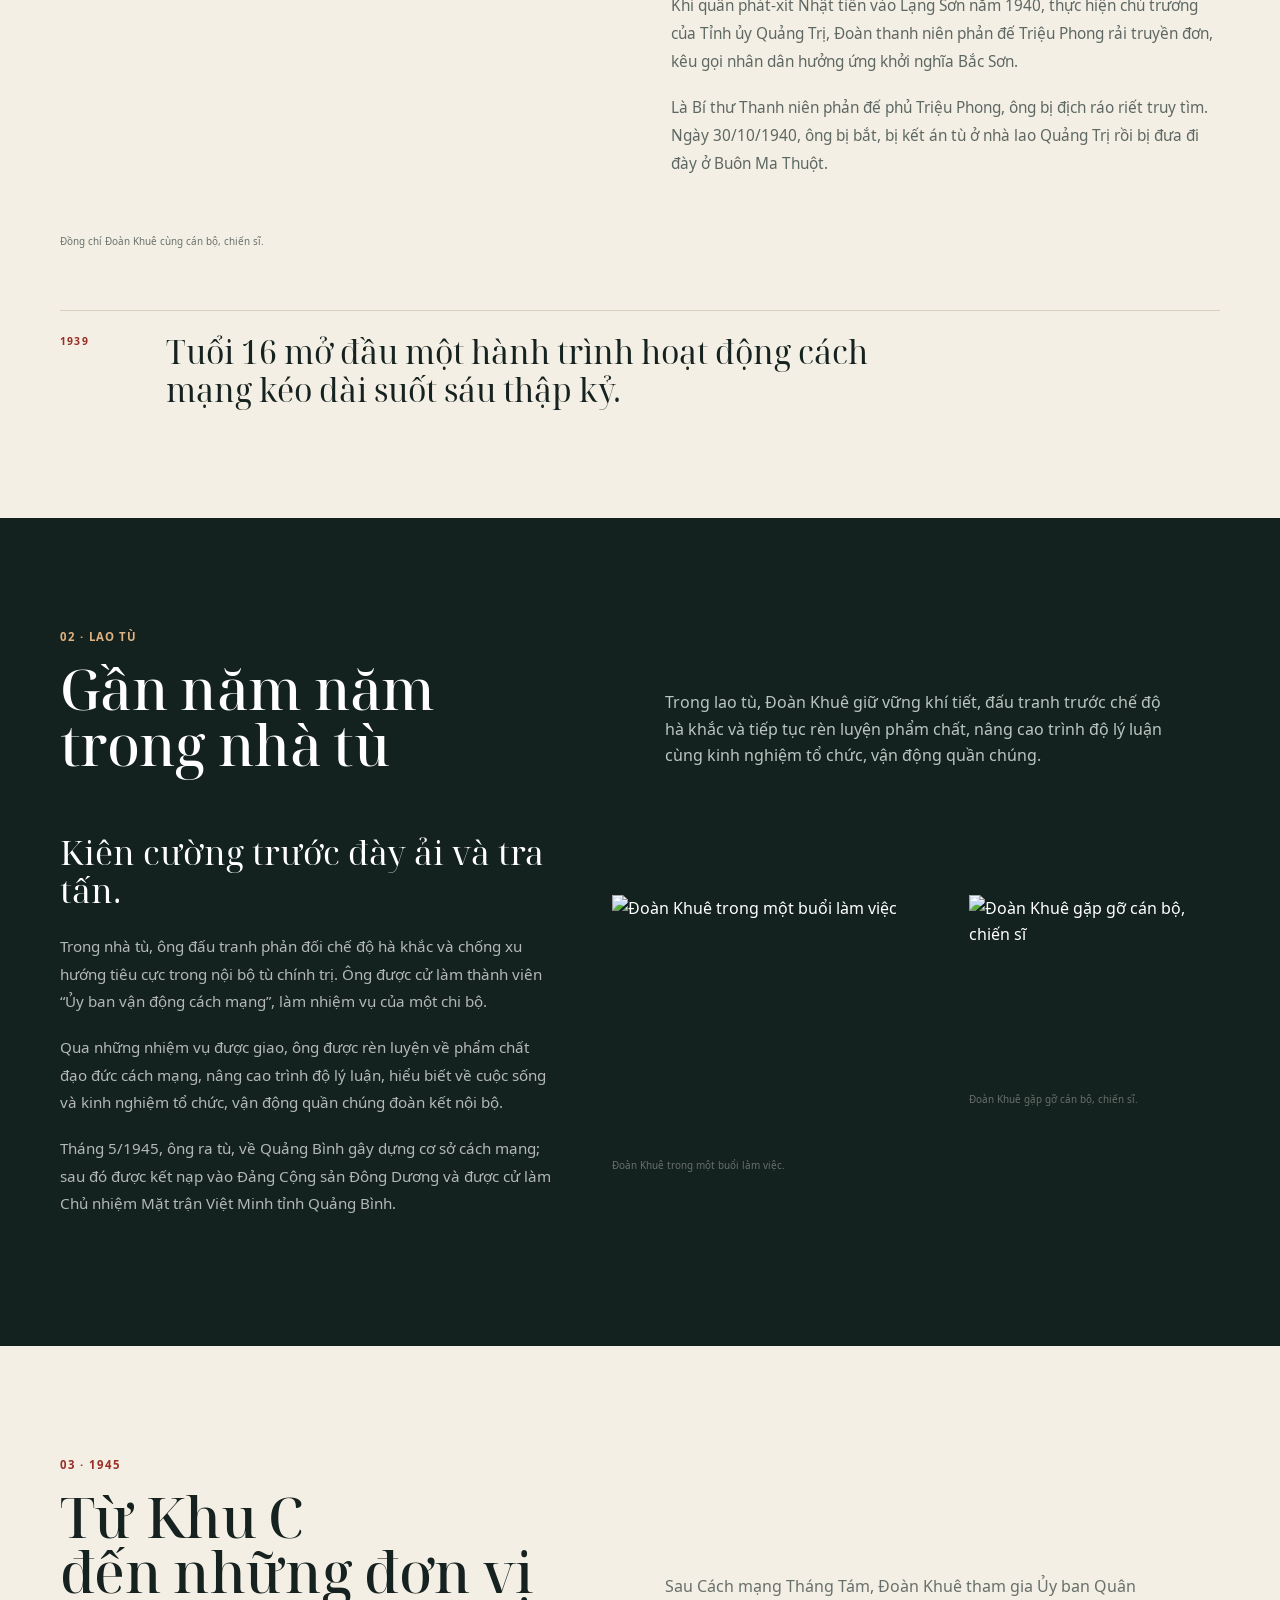
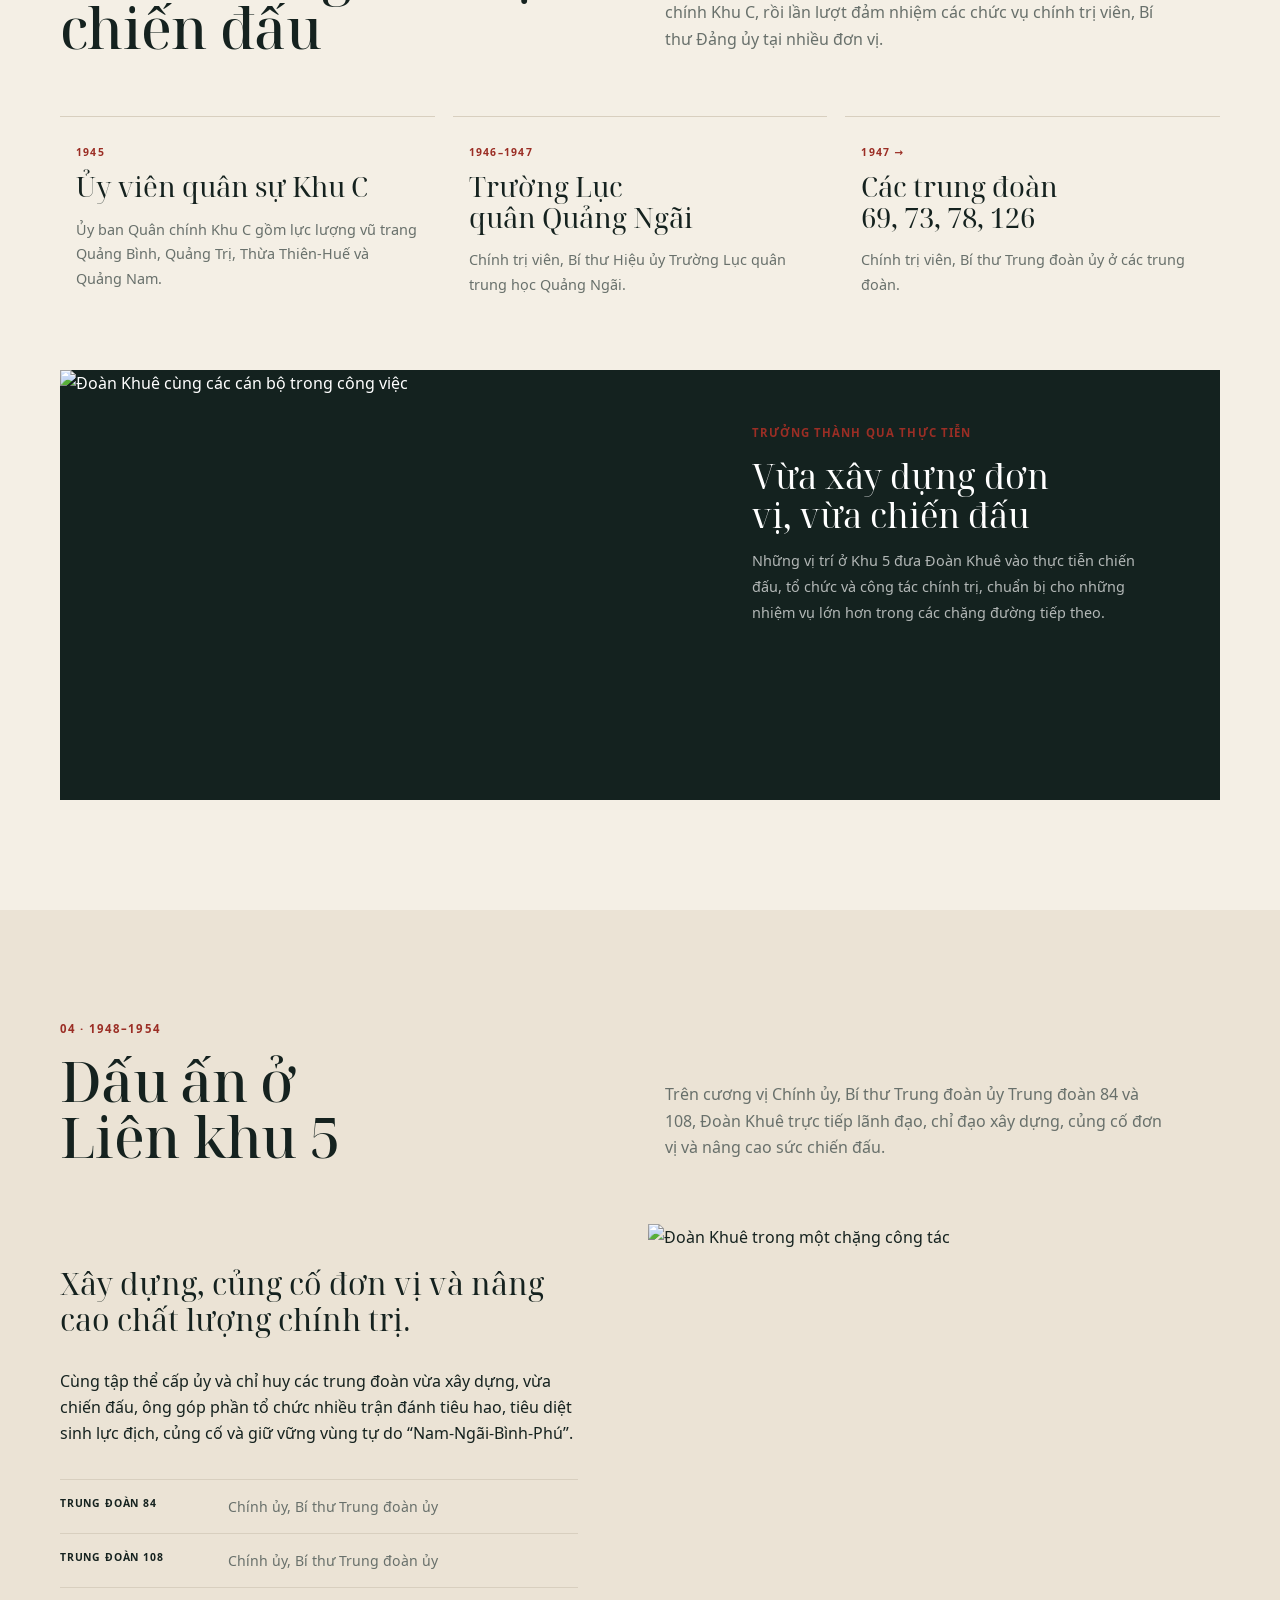
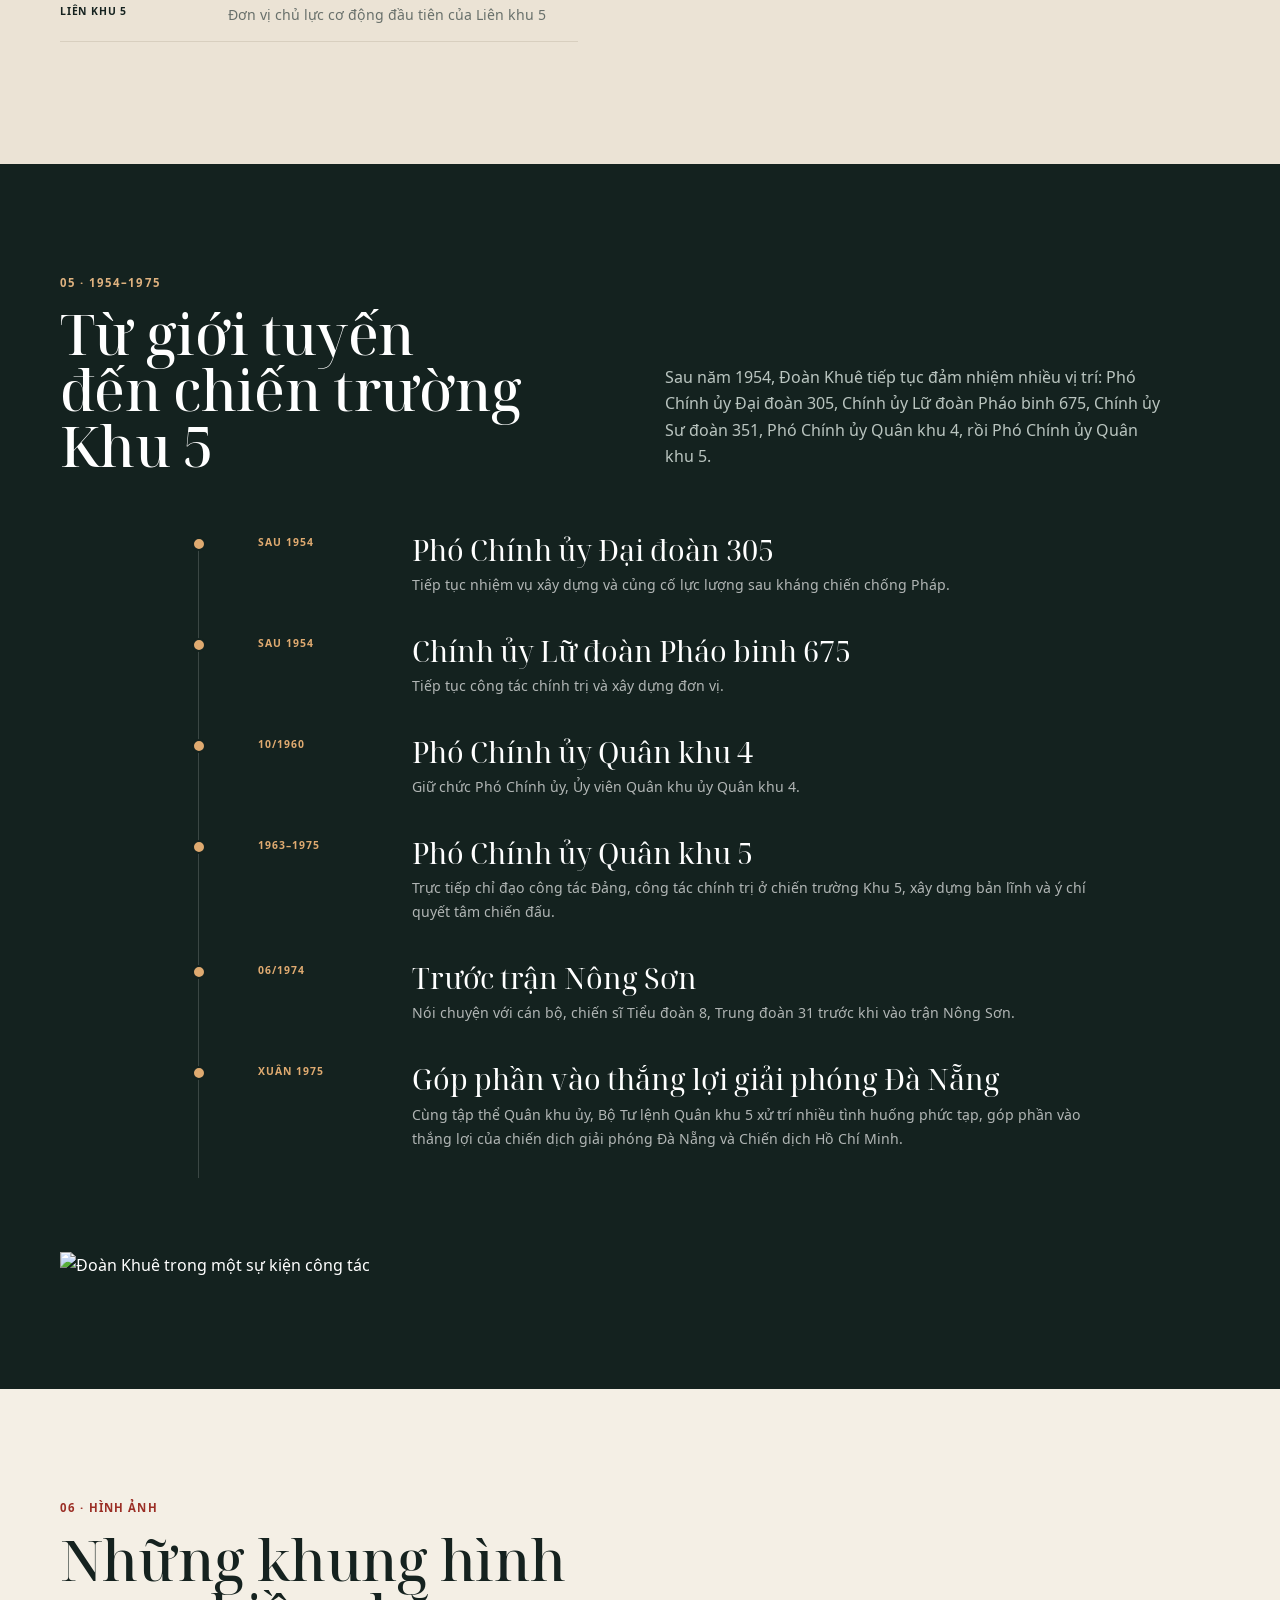
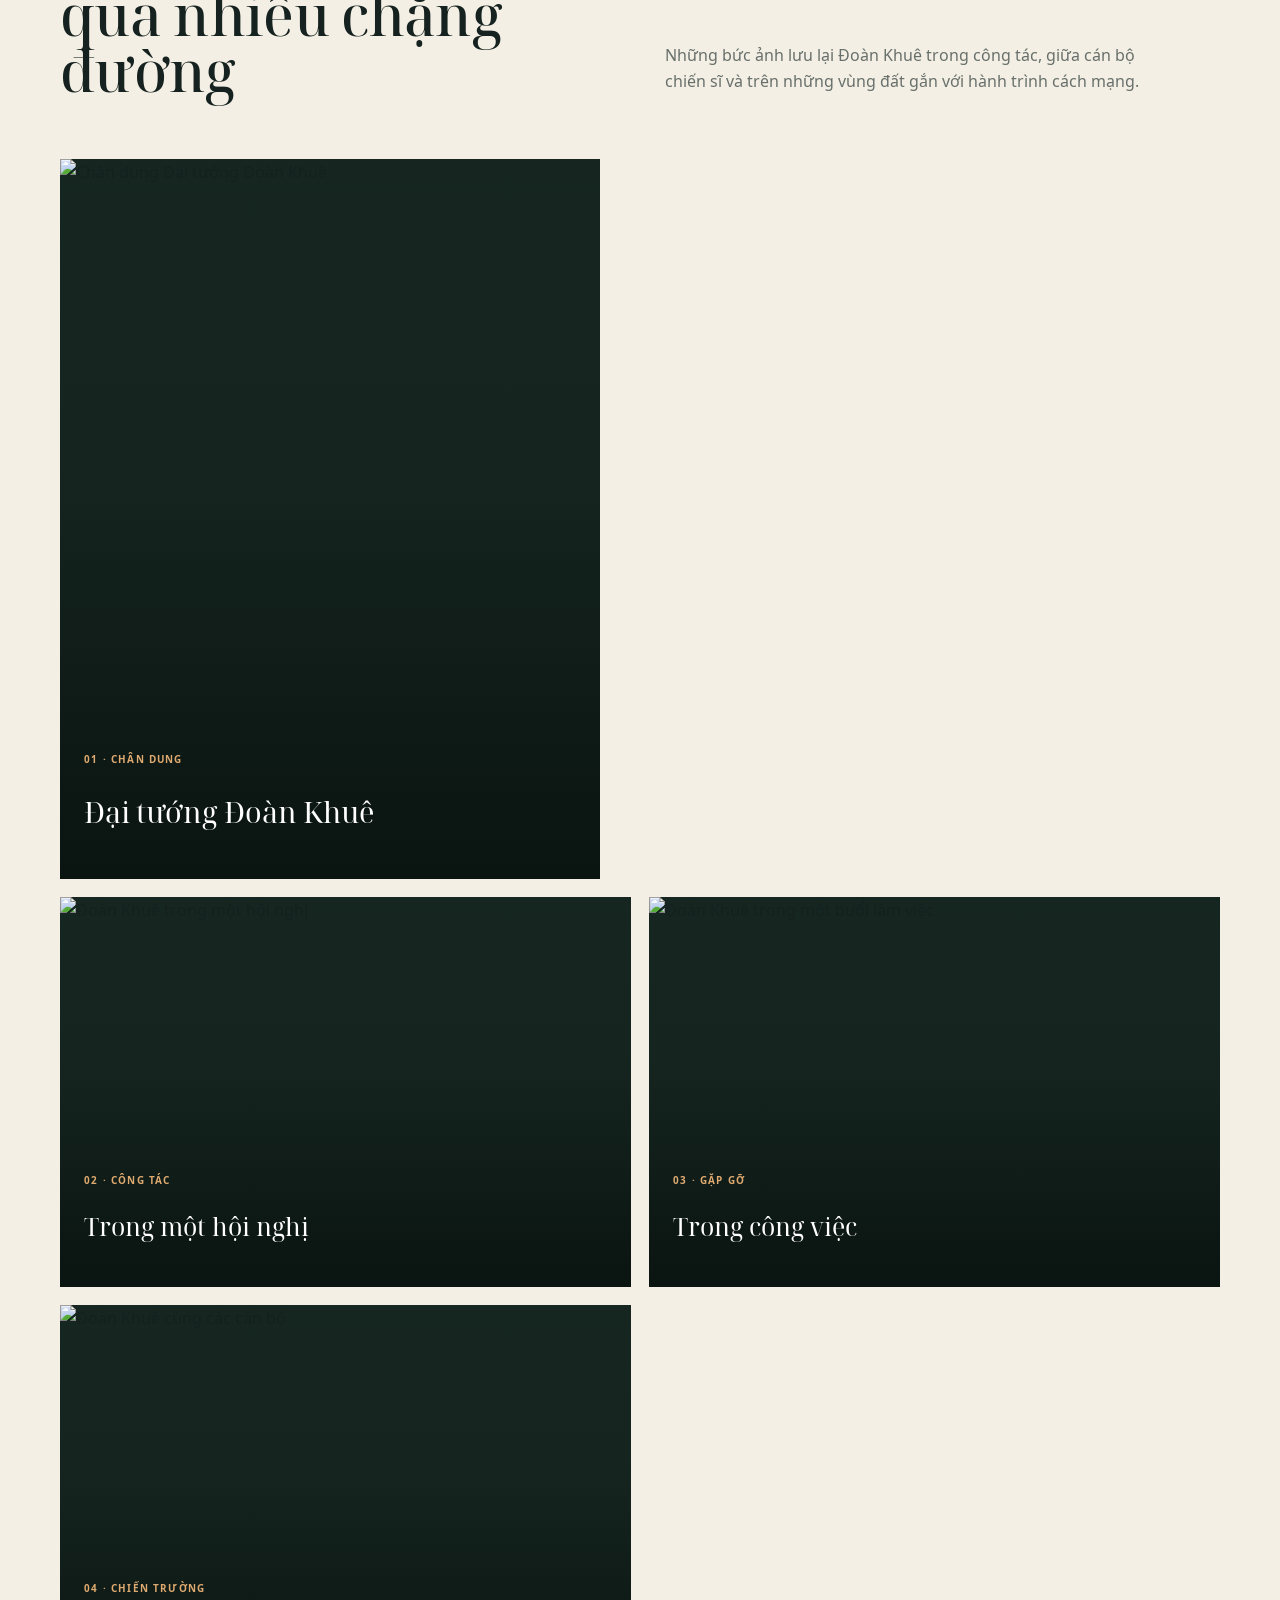
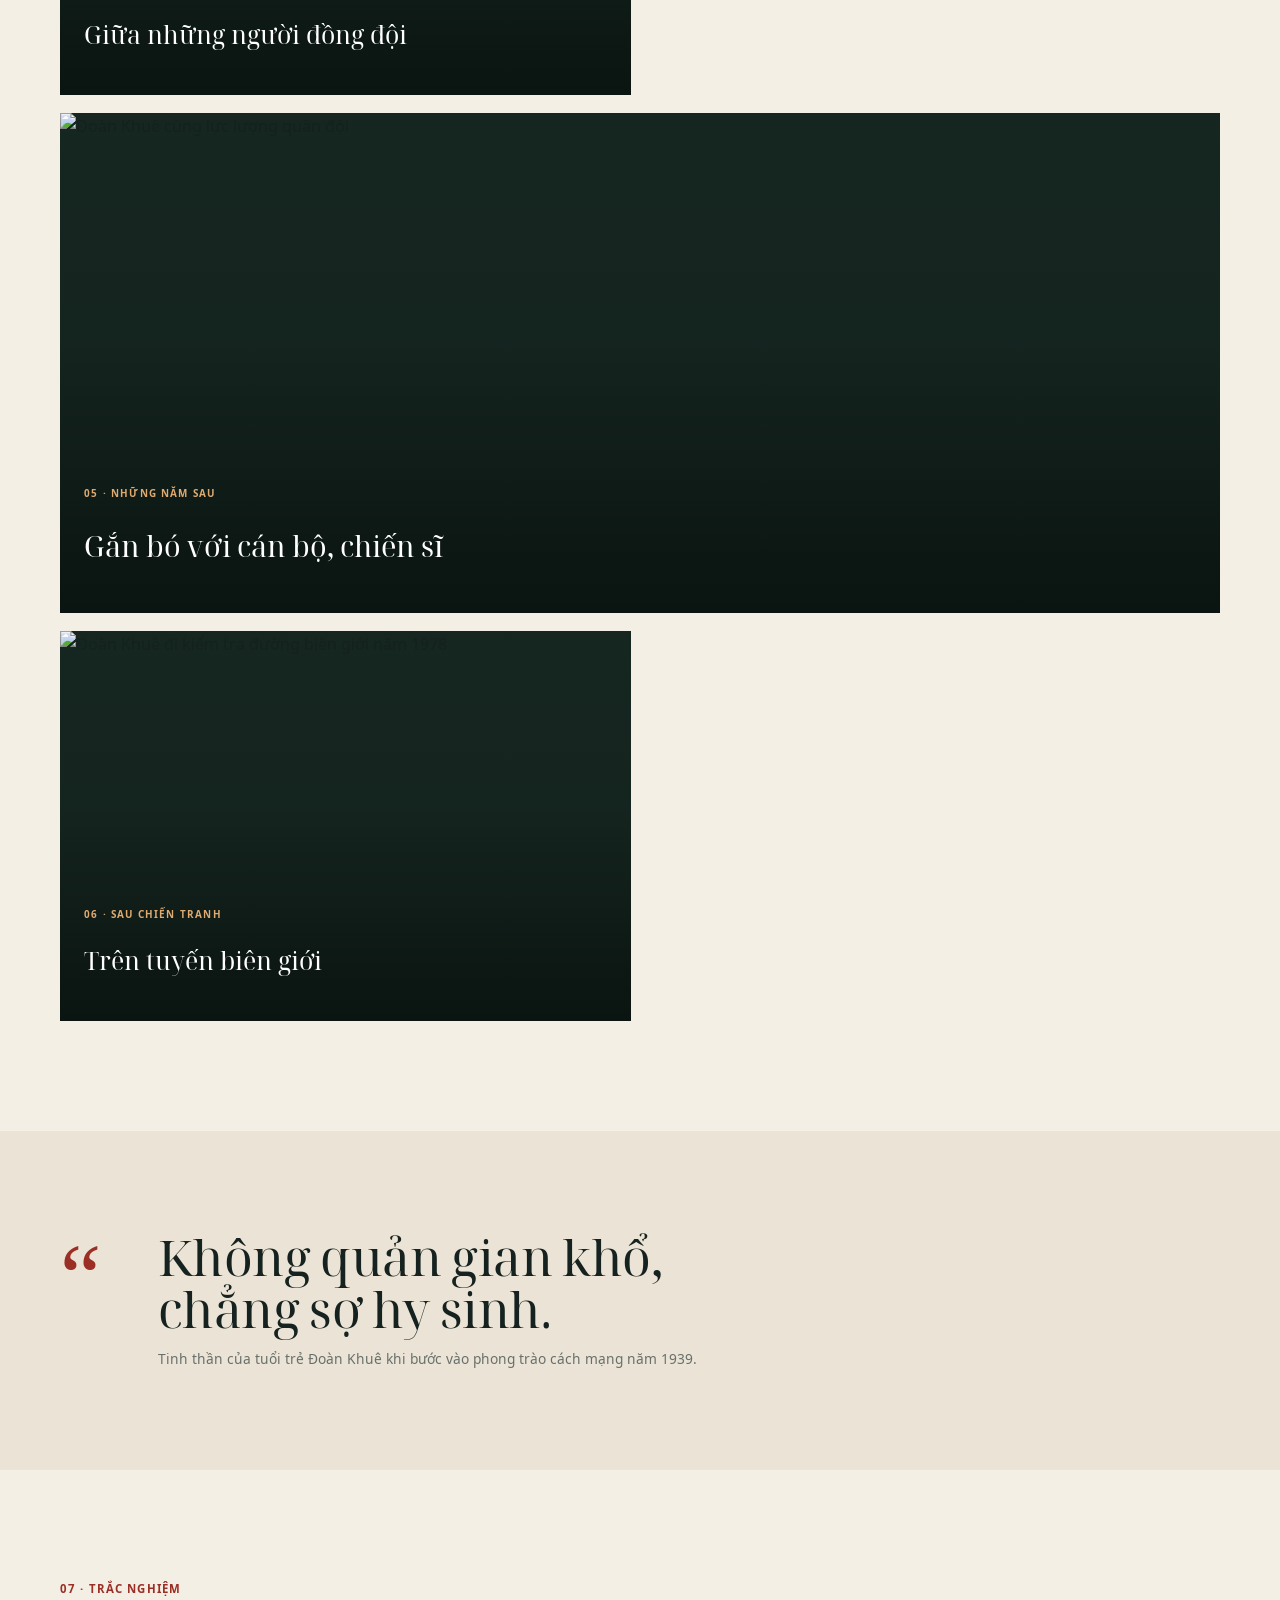
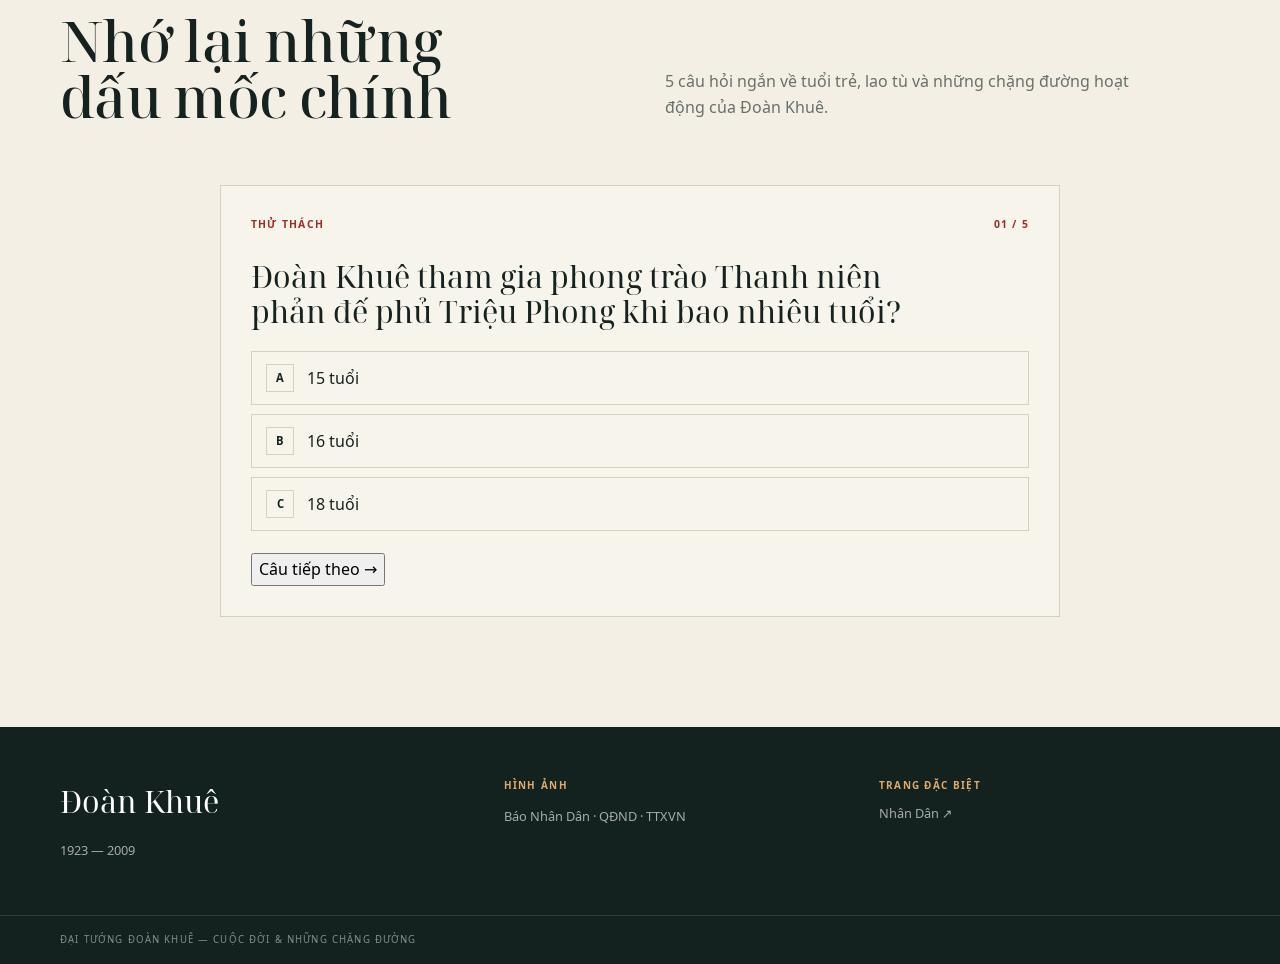
==== commit 2de58c08: "Add files via upload" ====
--- a/index.html
+++ b/index.html
@@ -33,11 +33,11 @@
 
 <main>
   <section class="hero" id="gioi-thieu">
-    <div class="hero-bg"></div>
+    <div class="hero-bg" aria-hidden="true" style="background-image:url('https://special.nhandan.vn/Dai-tuong-Doan-Khue-nha-chinh-tri-quan-su-xuat-sac/assets/Uxow1zYxYR/doan-khue-7-992x696.jpg');"></div>
     <div class="hero-overlay"></div>
     <div class="container hero-content reveal is-visible">
       <p class="eyebrow">QUẢNG TRỊ · 29/10/1923 — 29/10/2009</p>
-      <h1>Đại tướng<br><em>Đoàn Khuê</em></h1>
+      <h1>Đoàn Khuê<br><em>Cuộc đời &amp; sự nghiệp cách mạng</em></h1>
       <p class="hero-slogan">NHÀ CHÍNH TRỊ, QUÂN SỰ XUẤT SẮC</p>
       <p class="hero-lead">
         Bí danh Võ Tiến Trình. Từ phong trào Thanh niên phản đế ở phủ Triệu Phong,
@@ -54,6 +54,10 @@
         <a class="btn btn-ghost" href="#hinh-anh">Xem hình ảnh</a>
       </div>
     </div>
+    <figure class="hero-portrait" aria-label="Chân dung Đoàn Khuê">
+      <img src="https://special.nhandan.vn/Dai-tuong-Doan-Khue-nha-chinh-tri-quan-su-xuat-sac/assets/kDkP6POh8e/doan-khue-1-870x1170.jpg" alt="Chân dung Đoàn Khuê" fetchpriority="high">
+    </figure>
+
     <div class="hero-scroll">CUỘN ĐỂ KHÁM PHÁ ↓</div>
   </section>
 
--- a/style.css
+++ b/style.css
@@ -21,8 +21,21 @@
 .nav-wrap{width:min(var(--max),calc(100% - 36px));margin:auto;min-height:72px;display:flex;align-items:center;justify-content:space-between;gap:20px}
 .brand{display:flex;align-items:center;gap:12px;font-weight:700}.brand small{display:block;color:var(--muted);font-size:.67rem;letter-spacing:.1em;text-transform:uppercase;font-weight:500}.brand-mark{width:38px;height:38px;border:1px solid var(--ink);border-radius:50%;display:grid;place-items:center;font-size:.76rem;letter-spacing:.08em}
 .main-nav{display:flex;gap:6px;flex-wrap:wrap;justify-content:flex-end}.main-nav a{font-size:.78rem;font-weight:600;text-transform:uppercase;letter-spacing:.05em;padding:9px 11px;border-radius:999px}.main-nav a:hover,.main-nav a.active{background:#e4dccd}.nav-toggle{display:none;border:0;background:none;padding:7px}.nav-toggle span{display:block;width:24px;height:1px;background:var(--ink);margin:5px}
-.hero{min-height:92vh;position:relative;display:grid;align-items:center;overflow:hidden;background:#16231f;color:#fff}.hero-bg{position:absolute;inset:0;background:url("https://special.nhandan.vn/Dai-tuong-Doan-Khue-nha-chinh-tri-quan-su-xuat-sac/assets/kDkP6POh8e/doan-khue-1-870x1170.jpg") center 30%/cover no-repeat;transform:scale(1.03)}.hero-overlay{position:absolute;inset:0;background:linear-gradient(90deg,rgba(15,26,23,.94),rgba(15,26,23,.78) 44%,rgba(15,26,23,.24) 100%),linear-gradient(0deg,rgba(10,15,13,.58),transparent 48%)}
-.hero-content{position:relative;z-index:2;padding:150px 0 92px;max-width:900px;margin-left:max(18px,calc((100% - var(--max))/2))}.eyebrow{font-size:.73rem;letter-spacing:.13em;color:#ddc4a6;font-weight:700;margin:0 0 20px}.hero h1{font-size:clamp(3.4rem,7vw,6.2rem);line-height:.94;letter-spacing:-.018em;margin:0 0 14px;max-width:9ch}.hero h1 em{font-weight:700;color:#e8bf8d;font-style:normal;text-transform:uppercase}.hero-slogan{display:block;margin:0 0 26px;max-width:820px;font-family:"Noto Sans Local",system-ui,sans-serif;font-size:clamp(1.08rem,2.25vw,2rem);line-height:1.08;letter-spacing:.035em;text-transform:uppercase;font-weight:800;color:#fff;overflow-wrap:normal;word-break:normal;text-wrap:balance}.hero-lead{max-width:700px;font-size:1.05rem;color:#efe9dc;margin:0 0 26px}.hero-facts{display:flex;flex-wrap:wrap;gap:12px 22px;margin:0 0 28px}.hero-facts span{max-width:215px;font-size:.74rem;color:#cbd0ca;line-height:1.5}.hero-facts b{display:block;font-size:1rem;color:#fff;margin-bottom:2px}.hero-actions{display:flex;flex-wrap:wrap;gap:12px}.btn{border:1px solid transparent;border-radius:999px;padding:11px 17px;font-size:.8rem;font-weight:700;text-transform:uppercase;cursor:pointer}.btn-primary{background:var(--accent);border-color:var(--accent);color:#fff}.btn-ghost{border-color:rgba(255,255,255,.44);background:rgba(255,255,255,.06);color:#fff}.hero-scroll{position:absolute;right:20px;bottom:24px;z-index:2;writing-mode:vertical-rl;color:#d8d3c7;font-size:.68rem;letter-spacing:.08em}
+
+/* Hero: landscape background + foreground portrait, matching the Trần Hữu Dực cover */
+.hero{min-height:92vh;position:relative;display:grid;align-items:center;overflow:hidden;background:#16231f;color:#fff}
+.hero-bg{position:absolute;inset:0;background:url("https://special.nhandan.vn/Dai-tuong-Doan-Khue-nha-chinh-tri-quan-su-xuat-sac/assets/Uxow1zYxYR/doan-khue-7-992x696.jpg") center 32%/cover no-repeat;transform:scale(1.03);filter:grayscale(.08)}
+.hero-overlay{position:absolute;inset:0;background:linear-gradient(90deg,rgba(15,26,23,.86),rgba(15,26,23,.68) 42%,rgba(15,26,23,.28) 74%,rgba(15,26,23,.12) 100%),linear-gradient(0deg,rgba(10,15,13,.52),transparent 52%);z-index:1}
+.hero-content{position:relative;z-index:2;padding:150px 360px 92px 0;max-width:900px;margin-left:max(18px,calc((100% - var(--max))/2))}
+.hero h1{font-size:clamp(3.45rem,6.7vw,6.35rem);line-height:.91;letter-spacing:-.02em;margin:0 0 16px;max-width:9ch}
+.hero h1 em{display:inline-block;font-weight:400;color:#e8bf8d;font-style:normal}
+.hero-slogan{display:block;margin:0 0 24px;max-width:760px;font-family:"Noto Sans Local",system-ui,sans-serif;font-size:clamp(1.02rem,2.05vw,1.72rem);line-height:1.08;letter-spacing:.03em;text-transform:uppercase;font-weight:800;color:#fff;text-wrap:balance}
+.hero-lead{max-width:700px;font-size:1.03rem;color:#efe9dc;margin:0 0 26px}
+.hero-actions{display:flex;flex-wrap:wrap;gap:12px}
+.hero-portrait{position:absolute;z-index:3;right:max(18px,calc((100% - var(--max))/2));bottom:0;width:min(290px,22vw);aspect-ratio:3/4;margin:0;overflow:hidden;background:#ddd5c8;box-shadow:0 18px 48px rgba(0,0,0,.32)}
+.hero-portrait img{width:100%;height:100%;object-fit:cover;object-position:center 22%;display:block}
+
+.hero-scroll{position:absolute;right:20px;bottom:24px;z-index:2;writing-mode:vertical-rl;color:#d8d3c7;font-size:.68rem;letter-spacing:.08em}
 .stats-section{background:var(--dark);color:#edf0e9;padding:0 0 2px}.stat-grid{display:grid;grid-template-columns:repeat(4,1fr);gap:1px;background:#32423e}.stat-card{padding:28px 24px;background:var(--dark);min-height:140px}.stat-card strong{display:block;font-family:"Noto Serif Display Local",Georgia,serif;font-size:2rem;line-height:1;font-weight:500;margin-bottom:7px}.stat-card span{font-size:.72rem;color:#bcc7c2;line-height:1.45}
 .section{padding:110px 0}.section-tint{background:var(--paper-2)}.section-dark{background:var(--dark);color:#fff}.section-head{display:grid;grid-template-columns:1fr 1fr;gap:50px;align-items:end;margin-bottom:60px}.section-no{display:block;color:var(--accent);font-size:.71rem;font-weight:800;letter-spacing:.1em;margin-bottom:14px}.section-head h2{margin:0;font-size:clamp(2.45rem,4.4vw,4.6rem);line-height:.99;letter-spacing:-.012em;font-weight:500}.section-head>p{color:var(--muted);max-width:500px;margin:0 0 4px;font-size:1rem}.section-head-light .section-no{color:var(--gold)}.section-head-light>p{color:#bac5c0}
 .story-grid{display:grid;grid-template-columns:1fr 1fr;gap:62px;align-items:center}.story-image{margin:0}.story-image img{width:100%;aspect-ratio:4/3;object-fit:cover}.story-image figcaption,.career-image figcaption,.prison-images figcaption,.wide-image figcaption{font-size:.62rem;color:var(--muted);margin-top:8px}.story-copy{max-width:590px}.story-copy p{font-size:.96rem;line-height:1.82;color:#5e6863;margin:0 0 18px}.lead-copy{font-family:"Noto Serif Display Local",Georgia,serif;color:var(--ink)!important;font-size:1.9rem!important;line-height:1.17!important}
@@ -41,3 +54,17 @@
 @media(max-width:980px){.container{width:min(var(--max),calc(100% - 44px))}.main-nav{gap:18px}.main-nav a{font-size:.68rem}.section-head{grid-template-columns:1fr;gap:22px}.story-grid,.dark-grid,.feature-banner,.career-split{grid-template-columns:1fr;gap:34px}.milestone-grid{grid-template-columns:1fr}.stat-grid{grid-template-columns:repeat(2,1fr)}.stat-card:nth-child(2){border-right:0}.gallery-card.gallery-wide{min-height:440px}}
 @media(max-width:720px){.nav-toggle{display:block}.main-nav{position:absolute;top:66px;left:16px;right:16px;display:none;flex-direction:column;align-items:stretch;gap:0;padding:8px;background:var(--paper);border:1px solid var(--line);box-shadow:0 10px 26px rgba(0,0,0,.1)}.main-nav.open{display:flex}.main-nav a{padding:12px 14px;border-bottom:1px solid var(--line)}.hero{min-height:94vh}.hero-content{padding-top:105px}.hero h1{font-size:clamp(3rem,14vw,5rem);max-width:7.5ch}.hero-slogan{font-size:clamp(.98rem,4.7vw,1.35rem);line-height:1.12;letter-spacing:.025em;max-width:100%}.hero-lead{font-size:.96rem}.hero-scroll{right:12px}.stat-grid{grid-template-columns:1fr}.stat-card{border-right:0;border-bottom:1px solid rgba(255,255,255,.12)}.section{padding:82px 0}.section-head{margin-bottom:48px}.section-head h2{font-size:clamp(2.35rem,10vw,3.45rem)}.pull-quote{grid-template-columns:1fr;gap:8px}.pull-quote p{font-size:1.72rem}.prison-images{grid-template-columns:1fr}.feature-banner>div{padding:30px}.feature-banner h3{font-size:1.85rem}.career-list div{grid-template-columns:1fr;gap:4px}.dark-timeline{padding-left:54px}.dark-timeline::before{left:16px}.dark-timeline-item{grid-template-columns:1fr;gap:5px}.dark-timeline-item::before{left:-46px}.gallery-grid{grid-template-columns:1fr}.gallery-card,.gallery-card.gallery-wide{grid-column:auto;min-height:350px}.gallery-card.gallery-portrait{grid-column:auto;aspect-ratio:3/4;min-height:0;max-height:none}.gallery-card h3,.gallery-card:not(.gallery-wide) h3{font-size:1.45rem}.quote-wrap{grid-template-columns:42px 1fr}.quote-symbol{font-size:4.5rem}.quote-main{font-size:1.95rem}.quiz-card{padding:22px}.quiz-question h3{font-size:1.52rem}.footer-grid{grid-template-columns:1fr}}
 @media(prefers-reduced-motion:reduce){html{scroll-behavior:auto}.reveal{opacity:1;transform:none;transition:none}.gallery-card img,.btn{transition:none}}
+
+@media (max-width:900px){
+  .hero-content{padding:120px 250px 190px 0}
+  .hero-portrait{width:210px;right:18px}
+}
+@media (max-width:620px){
+  .hero{min-height:94vh}
+  .hero-content{padding:112px 0 165px}
+  .hero h1{font-size:clamp(3rem,13vw,5rem);max-width:8.5ch}
+  .hero-slogan{font-size:clamp(.94rem,4.2vw,1.25rem);max-width:calc(100% - 100px)}
+  .hero-lead{font-size:.94rem;max-width:calc(100% - 75px)}
+  .hero-portrait{width:148px;right:12px}
+  .hero-scroll{right:10px}
+}
